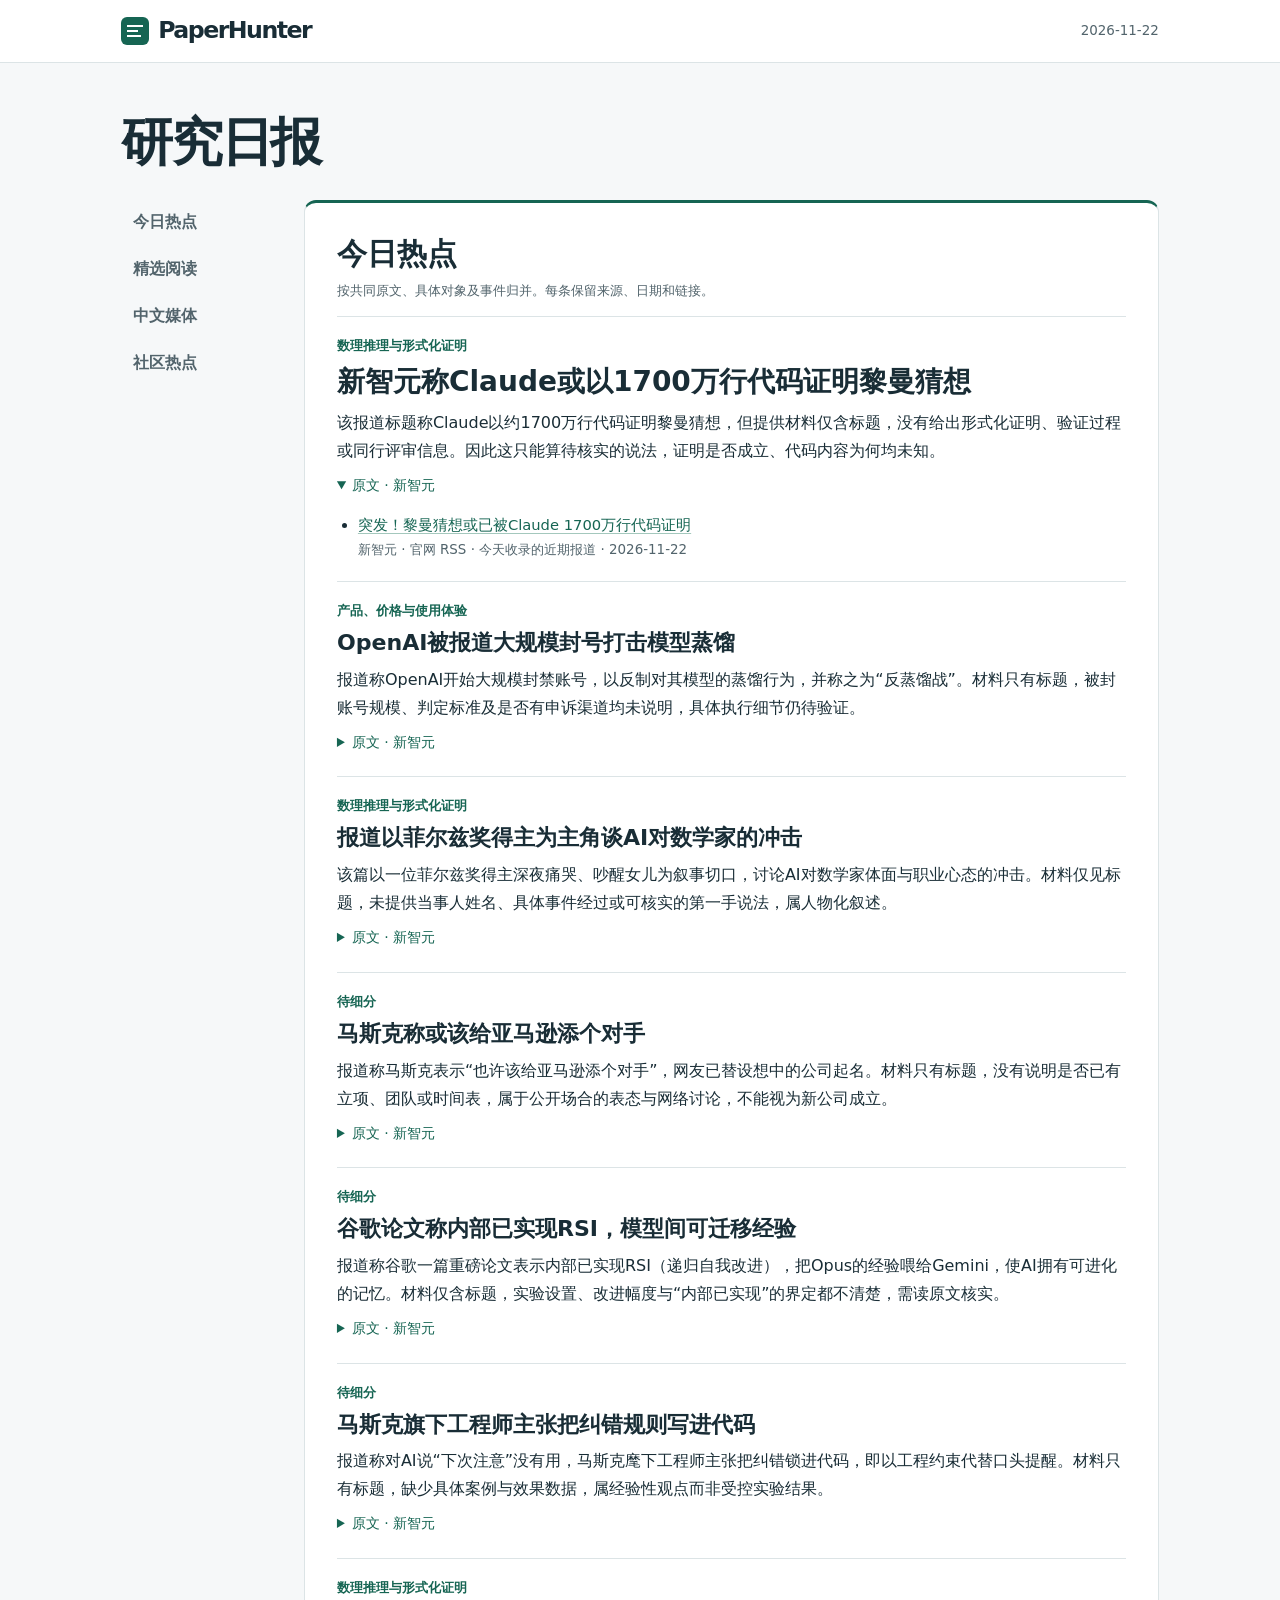
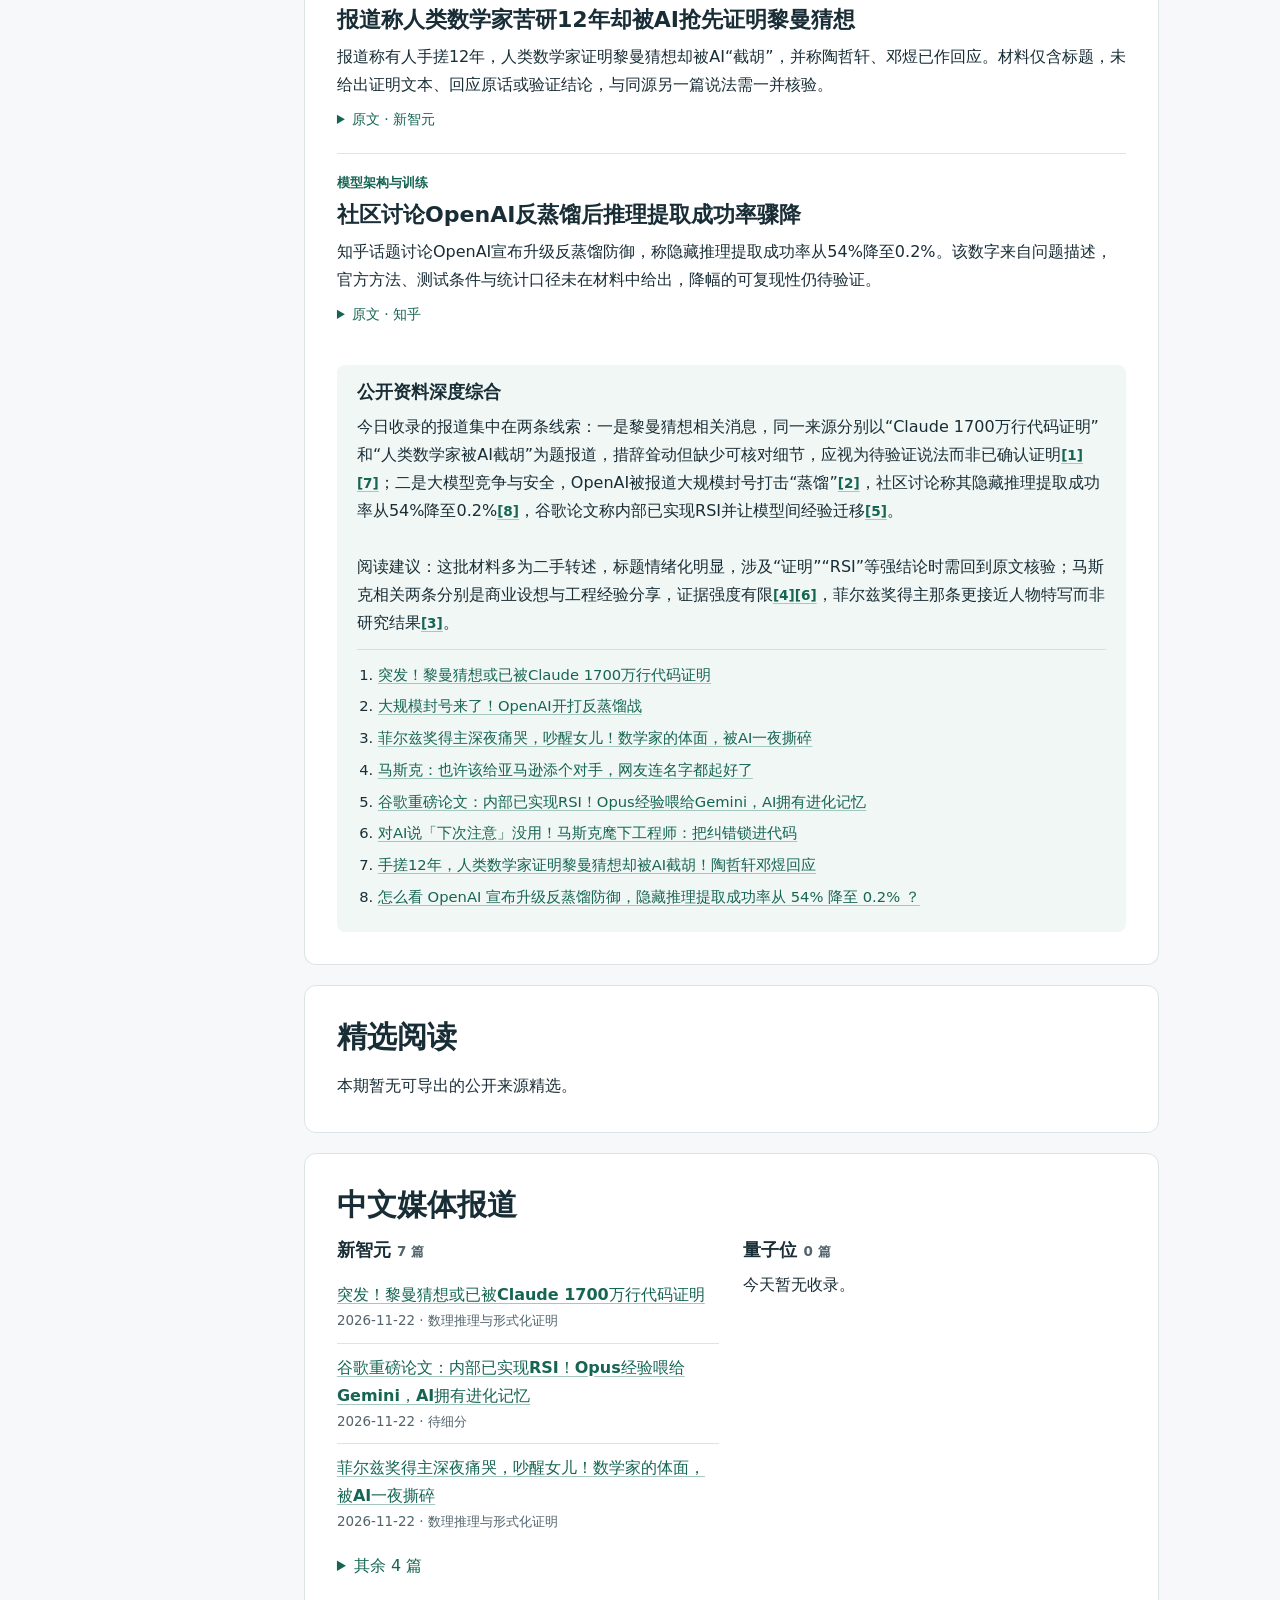
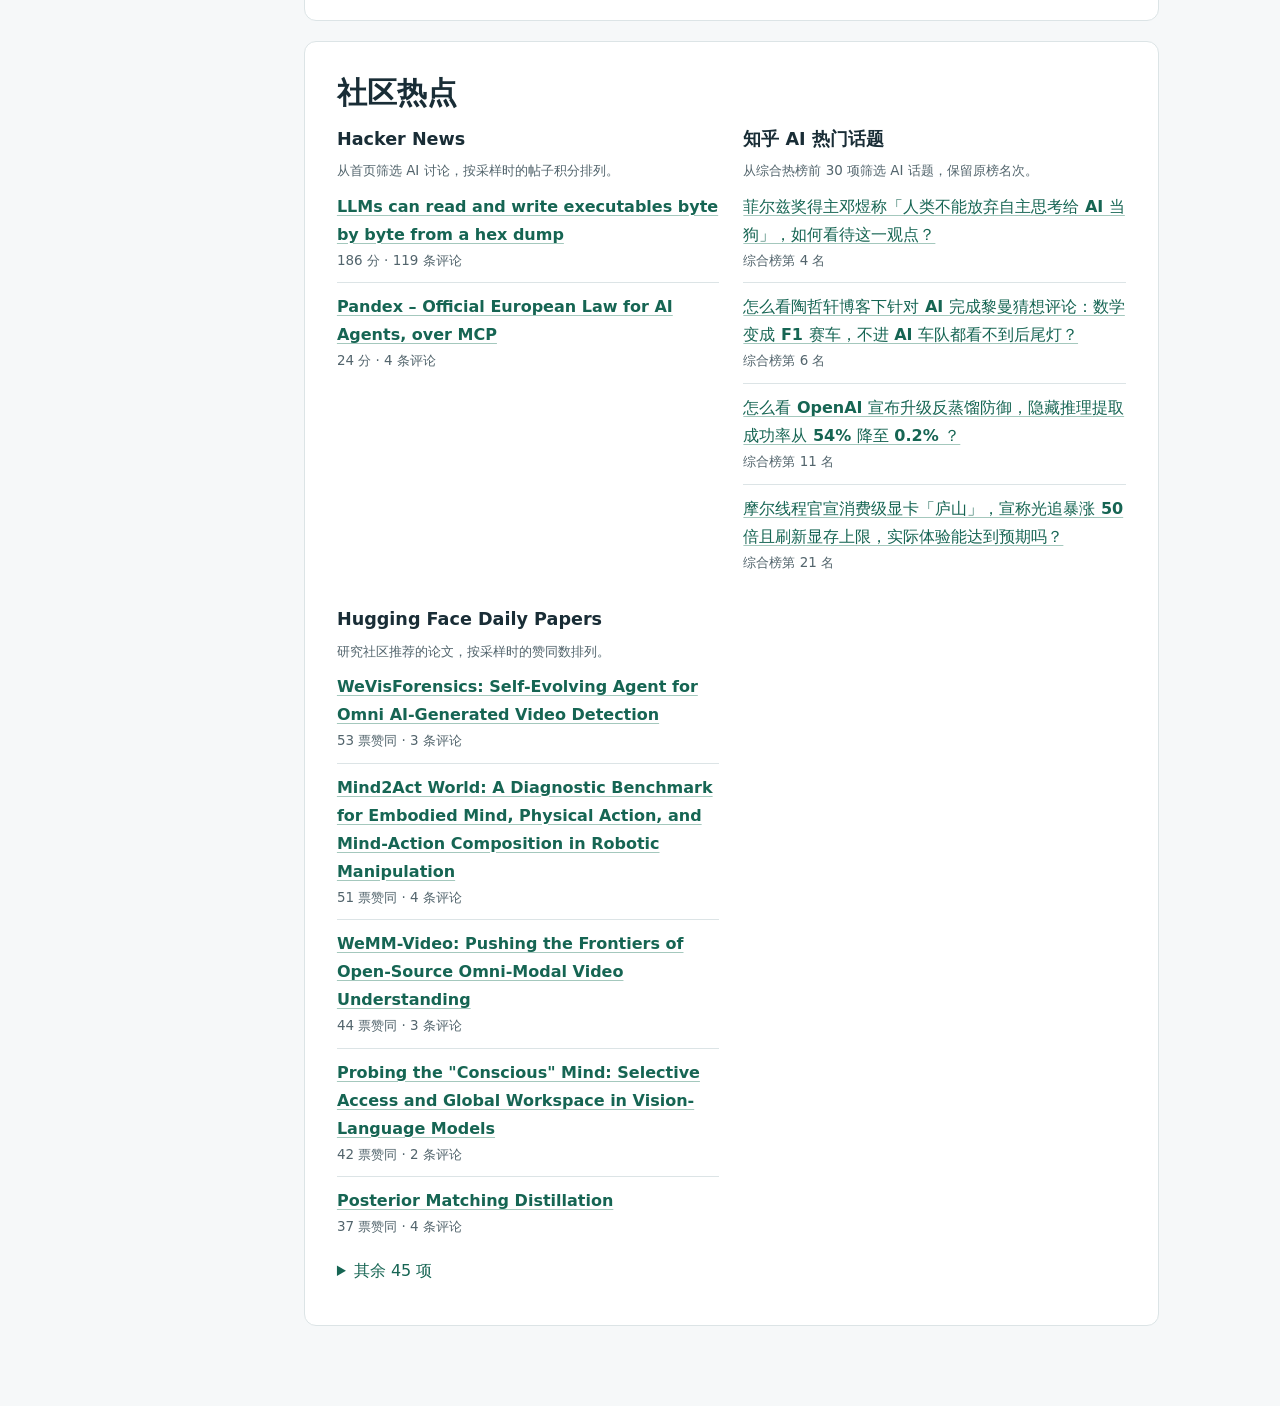
==== daily/2026-11-22.html @ 9a13dd90 "Publish the PaperHunter read-only test site and November 22 digest" ====
<!doctype html><html lang="zh-CN"><head><meta charset="utf-8">
<meta name="viewport" content="width=device-width,initial-scale=1">
<meta name="referrer" content="no-referrer"><title>PaperHunter · 2026-11-22</title>
<style>
:root {
  color-scheme: light;
  --ink: #192d36;
  --muted: #52646c;
  --accent: #166553;
  --wash: #e5f3ed;
  --page: #f6f8f9;
  --line: #dce4e6;
  --serif: "Baskervville", Georgia, "Songti SC", SimSun, serif;
}
* { box-sizing: border-box; }
body { margin: 0; background: var(--page); color: var(--ink); font: 1rem/1.75 "DM Sans", system-ui, "Microsoft YaHei", sans-serif; }
.wrap { max-width: 1140px; margin: auto; padding-inline: clamp(16px,4vw,52px); }
.mast { background: #fff; border-bottom: 1px solid var(--line); }
.mast .wrap { display: flex; align-items: center; justify-content: space-between; gap: 14px; min-height: 62px; }
.mast b { display: flex; align-items: center; gap: 9px; font-size: 1.48rem; letter-spacing: -.065em; }
.mast b::before { content: ""; width: 28px; height: 28px; background:
  linear-gradient(white,white) 6px 8px/16px 2px no-repeat,
  linear-gradient(white,white) 6px 13px/11px 2px no-repeat,
  linear-gradient(white,white) 6px 18px/14px 2px no-repeat, var(--accent); border-radius: 6px; }
.mast time, .meta, figcaption { color: var(--muted); font-size: .84rem; }
.mast time { font-variant-numeric: tabular-nums; }
h1, h2, h3, p, figure, dl, dd { margin: 0; }
h1, h2, h3 { line-height: 1.35; overflow-wrap: anywhere; }
h1, h2 { font-family: var(--serif); }
h1 { margin-block: clamp(22px,3.5vw,46px) 22px; font-size: clamp(2.05rem,4.3vw,3.25rem); letter-spacing: -.045em; }
h2 { font-size: clamp(1.38rem,2.5vw,1.85rem); margin-bottom: 14px; }
h3 { font-size: 1.1rem; margin-bottom: 8px; }
a { color: var(--accent); text-decoration-color: #a4c8bd; text-underline-offset: .2em; overflow-wrap: anywhere; }
a:hover { color: #0d4639; text-decoration-color: currentColor; }
:focus-visible { outline: 3px solid var(--accent); outline-offset: 3px; }
.edition-layout { display: grid; grid-template-columns: 9.5rem minmax(0,1fr); gap: clamp(14px,2.4vw,32px); align-items: start; padding-bottom: 60px; }
nav { display: grid; position: sticky; top: 18px; gap: 3px; }
nav a { border-radius: 6px; color: var(--muted); padding: 8px 12px; text-decoration: none; font-weight: 600; }
nav a:hover, nav a:focus-visible { background: var(--wash); color: var(--accent); }
.edition-body { min-width: 0; }
section { margin-bottom: 20px; border: 1px solid var(--line); border-radius: 12px; background: #fff; padding: clamp(18px,3vw,32px); scroll-margin-top: 14px; }
.overview { border-top: 3px solid var(--accent); }
.overview > h2 { margin-bottom: 4px; }
.topic { border-top: 1px solid var(--line); padding-block: 18px 14px; }
.topic:first-of-type { margin-top: 14px; }
.topic h3 { font-size: clamp(1.10rem,2vw,1.38rem); }
.topic:first-of-type h3 { font-size: clamp(1.28rem,2.5vw,1.75rem); }
.topic-meta, .cap { color: var(--accent); font-size: .82rem; font-weight: 650; margin-bottom: 5px; }
.topic > p, .body { overflow-wrap: anywhere; }
.body { white-space: pre-line; }
details summary { color: var(--accent); cursor: pointer; padding: 8px 0; }
.event-originals summary { font-size: .88rem; }
.citations, .reading-guide ul { margin: 4px 0 0; padding-left: 21px; font-size: .92rem; }
.citations li { margin-block: 6px; }
.citations .meta, .channels li .meta, .press li .meta { display: block; }
.reference { font-size: .85em; font-weight: 650; }
.citations li:target { background: var(--wash); }
.analysis { background: #f0f7f4; padding: 16px 20px; border-radius: 8px; margin-top: 16px; }
.analysis .citations { border-top: 1px solid #d3e2db; margin-top: 12px; padding-top: 6px; }
.pick { display: grid; grid-template-columns: minmax(100px,.65fr) minmax(0,1.5fr); align-items: start; gap: 18px; padding-block: 18px; border-top: 1px solid var(--line); }
.pick:last-child { padding-bottom: 0; }
.pick h3 { font: 650 clamp(1.15rem,2.2vw,1.55rem)/1.3 var(--serif); margin: 6px 0 10px; }
.cover img { display: block; width: 100%; height: auto; max-height: 250px; object-fit: contain; background: var(--page); border-radius: 7px; }
.cover figcaption { margin-top: 4px; }
.fact-sheet { color: white; background: #19564b; padding: 14px 16px; border-radius: 8px; }
.fact-sheet strong { display: block; font-size: 1.25rem; line-height: 1.4; margin: 8px 0; }
.fact-sheet dl { border-top: 1px solid #678f84; padding-top: 5px; font-size: .8rem; }
.fact-sheet figcaption, .fact-sheet dt { color: #d7e8e1; }
.channels { display: grid; grid-template-columns: repeat(2,minmax(0,1fr)); gap: 24px; }
.channels ul, .press > details > ul { list-style: none; margin: 0; padding: 0; }
.channels li, .press > details li { padding: 10px 0; overflow-wrap: anywhere; border-bottom: 1px solid var(--line); }
.channels li:last-child, .press > details li:last-child { border: 0; }
.channels li a, .press > details li a { font-weight: 550; }
.press > details { border-top: 1px solid var(--line); }
.reading-guide, .guide-empty { border-top: 1px solid var(--line); margin-top: 12px; }
.reading-guide li p { color: var(--muted); }
@media (max-width: 760px) {
  .mast .wrap { min-height: 54px; }
  .edition-layout { display: block; }
  nav { position: static; display: flex; flex-wrap: wrap; gap: 1px 7px; margin-bottom: 16px; border-block: 1px solid var(--line); }
  nav a { padding: 10px 4px; font-size: .875rem; }
  section { margin-bottom: 14px; }
}
@media (max-width: 570px) {
  .pick, .channels { grid-template-columns: minmax(0,1fr); gap: 14px; }
  .pick { padding: 16px 0; }
  .event-originals summary, .press summary, .channels summary { padding-block: 11px; }
}
@media print {
  body, section { background: white; }
  nav { display: none; }
  .wrap { max-width: none; padding: 0; }
  .edition-layout { display: block; }
  section { border: 0; padding: 0; }
  .pick, .topic { break-inside: avoid; }
}
</style></head><body><header class="mast"><div class="wrap"><b>PaperHunter</b>
<time datetime="2026-11-22">2026-11-22</time></div></header>
<main class="wrap"><h1>研究日报</h1>
<div class="edition-layout"><nav aria-label="本期目录"><a href="#events">今日热点</a><a href="#picks">精选阅读</a><a href="#press">中文媒体</a><a href="#community">社区热点</a></nav><div class="edition-body">
<section class="overview" id="events"><h2>今日热点</h2><p class="meta">按共同原文、具体对象及事件归并。每条保留来源、日期和链接。</p><article class="topic"><p class="topic-meta">数理推理与形式化证明</p><h3>新智元称Claude或以1700万行代码证明黎曼猜想</h3><p>该报道标题称Claude以约1700万行代码证明黎曼猜想，但提供材料仅含标题，没有给出形式化证明、验证过程或同行评审信息。因此这只能算待核实的说法，证明是否成立、代码内容为何均未知。</p><details class="event-originals" open><summary>原文 · 新智元</summary><ul class="citations"><li><a href="https://aiera.com.cn/asi-post.html?id=124791" rel="noreferrer">突发！黎曼猜想或已被Claude 1700万行代码证明</a> <span class="meta">新智元 · 官网 RSS · 今天收录的近期报道 · 2026-11-22</span></li></ul></details></article><article class="topic"><p class="topic-meta">产品、价格与使用体验</p><h3>OpenAI被报道大规模封号打击模型蒸馏</h3><p>报道称OpenAI开始大规模封禁账号，以反制对其模型的蒸馏行为，并称之为“反蒸馏战”。材料只有标题，被封账号规模、判定标准及是否有申诉渠道均未说明，具体执行细节仍待验证。</p><details class="event-originals"><summary>原文 · 新智元</summary><ul class="citations"><li><a href="https://aiera.com.cn/asi-post.html?id=124774" rel="noreferrer">大规模封号来了！OpenAI开打反蒸馏战</a> <span class="meta">新智元 · 官网 RSS · 今天收录的近期报道 · 2026-11-22</span></li></ul></details></article><article class="topic"><p class="topic-meta">数理推理与形式化证明</p><h3>报道以菲尔兹奖得主为主角谈AI对数学家的冲击</h3><p>该篇以一位菲尔兹奖得主深夜痛哭、吵醒女儿为叙事切口，讨论AI对数学家体面与职业心态的冲击。材料仅见标题，未提供当事人姓名、具体事件经过或可核实的第一手说法，属人物化叙述。</p><details class="event-originals"><summary>原文 · 新智元</summary><ul class="citations"><li><a href="https://aiera.com.cn/asi-post.html?id=124761" rel="noreferrer">菲尔兹奖得主深夜痛哭，吵醒女儿！数学家的体面，被AI一夜撕碎</a> <span class="meta">新智元 · 官网 RSS · 今天收录的近期报道 · 2026-11-22</span></li></ul></details></article><article class="topic"><p class="topic-meta">待细分</p><h3>马斯克称或该给亚马逊添个对手</h3><p>报道称马斯克表示“也许该给亚马逊添个对手”，网友已替设想中的公司起名。材料只有标题，没有说明是否已有立项、团队或时间表，属于公开场合的表态与网络讨论，不能视为新公司成立。</p><details class="event-originals"><summary>原文 · 新智元</summary><ul class="citations"><li><a href="https://aiera.com.cn/asi-post.html?id=124745" rel="noreferrer">马斯克：也许该给亚马逊添个对手，网友连名字都起好了</a> <span class="meta">新智元 · 官网 RSS · 今天收录的近期报道 · 2026-11-22</span></li></ul></details></article><article class="topic"><p class="topic-meta">待细分</p><h3>谷歌论文称内部已实现RSI，模型间可迁移经验</h3><p>报道称谷歌一篇重磅论文表示内部已实现RSI（递归自我改进），把Opus的经验喂给Gemini，使AI拥有可进化的记忆。材料仅含标题，实验设置、改进幅度与“内部已实现”的界定都不清楚，需读原文核实。</p><details class="event-originals"><summary>原文 · 新智元</summary><ul class="citations"><li><a href="https://aiera.com.cn/asi-post.html?id=124732" rel="noreferrer">谷歌重磅论文：内部已实现RSI！Opus经验喂给Gemini，AI拥有进化记忆</a> <span class="meta">新智元 · 官网 RSS · 今天收录的近期报道 · 2026-11-22</span></li></ul></details></article><article class="topic"><p class="topic-meta">待细分</p><h3>马斯克旗下工程师主张把纠错规则写进代码</h3><p>报道称对AI说“下次注意”没有用，马斯克麾下工程师主张把纠错锁进代码，即以工程约束代替口头提醒。材料只有标题，缺少具体案例与效果数据，属经验性观点而非受控实验结果。</p><details class="event-originals"><summary>原文 · 新智元</summary><ul class="citations"><li><a href="https://aiera.com.cn/asi-post.html?id=124717" rel="noreferrer">对AI说「下次注意」没用！马斯克麾下工程师：把纠错锁进代码</a> <span class="meta">新智元 · 官网 RSS · 今天收录的近期报道 · 2026-11-22</span></li></ul></details></article><article class="topic"><p class="topic-meta">数理推理与形式化证明</p><h3>报道称人类数学家苦研12年却被AI抢先证明黎曼猜想</h3><p>报道称有人手搓12年，人类数学家证明黎曼猜想却被AI“截胡”，并称陶哲轩、邓煜已作回应。材料仅含标题，未给出证明文本、回应原话或验证结论，与同源另一篇说法需一并核验。</p><details class="event-originals"><summary>原文 · 新智元</summary><ul class="citations"><li><a href="https://aiera.com.cn/asi-post.html?id=124705" rel="noreferrer">手搓12年，人类数学家证明黎曼猜想却被AI截胡！陶哲轩邓煜回应</a> <span class="meta">新智元 · 官网 RSS · 今天收录的近期报道 · 2026-11-22</span></li></ul></details></article><article class="topic"><p class="topic-meta">模型架构与训练</p><h3>社区讨论OpenAI反蒸馏后推理提取成功率骤降</h3><p>知乎话题讨论OpenAI宣布升级反蒸馏防御，称隐藏推理提取成功率从54%降至0.2%。该数字来自问题描述，官方方法、测试条件与统计口径未在材料中给出，降幅的可复现性仍待验证。</p><details class="event-originals"><summary>原文 · 知乎</summary><ul class="citations"><li><a href="https://www.zhihu.com/question/2107430398359885371" rel="noreferrer">怎么看 OpenAI 宣布升级反蒸馏防御，隐藏推理提取成功率从 54% 降至 0.2% ？</a> <span class="meta">知乎 · AI 热门话题 · 今天采到的讨论</span></li></ul></details></article><div class="analysis"><h3>公开资料深度综合</h3><p class="body">今日收录的报道集中在两条线索：一是黎曼猜想相关消息，同一来源分别以“Claude 1700万行代码证明”和“人类数学家被AI截胡”为题报道，措辞耸动但缺少可核对细节，应视为待验证说法而非已确认证明<a class="reference" href="#evidence-1" aria-label="查看出处 1">[1]</a><a class="reference" href="#evidence-7" aria-label="查看出处 7">[7]</a>；二是大模型竞争与安全，OpenAI被报道大规模封号打击“蒸馏”<a class="reference" href="#evidence-2" aria-label="查看出处 2">[2]</a>，社区讨论称其隐藏推理提取成功率从54%降至0.2%<a class="reference" href="#evidence-8" aria-label="查看出处 8">[8]</a>，谷歌论文称内部已实现RSI并让模型间经验迁移<a class="reference" href="#evidence-5" aria-label="查看出处 5">[5]</a>。

阅读建议：这批材料多为二手转述，标题情绪化明显，涉及“证明”“RSI”等强结论时需回到原文核验；马斯克相关两条分别是商业设想与工程经验分享，证据强度有限<a class="reference" href="#evidence-4" aria-label="查看出处 4">[4]</a><a class="reference" href="#evidence-6" aria-label="查看出处 6">[6]</a>，菲尔兹奖得主那条更接近人物特写而非研究结果<a class="reference" href="#evidence-3" aria-label="查看出处 3">[3]</a>。</p><ol class="citations"><li id="evidence-1"><a href="https://aiera.com.cn/asi-post.html?id=124791" rel="noreferrer">突发！黎曼猜想或已被Claude 1700万行代码证明</a></li><li id="evidence-2"><a href="https://aiera.com.cn/asi-post.html?id=124774" rel="noreferrer">大规模封号来了！OpenAI开打反蒸馏战</a></li><li id="evidence-3"><a href="https://aiera.com.cn/asi-post.html?id=124761" rel="noreferrer">菲尔兹奖得主深夜痛哭，吵醒女儿！数学家的体面，被AI一夜撕碎</a></li><li id="evidence-4"><a href="https://aiera.com.cn/asi-post.html?id=124745" rel="noreferrer">马斯克：也许该给亚马逊添个对手，网友连名字都起好了</a></li><li id="evidence-5"><a href="https://aiera.com.cn/asi-post.html?id=124732" rel="noreferrer">谷歌重磅论文：内部已实现RSI！Opus经验喂给Gemini，AI拥有进化记忆</a></li><li id="evidence-6"><a href="https://aiera.com.cn/asi-post.html?id=124717" rel="noreferrer">对AI说「下次注意」没用！马斯克麾下工程师：把纠错锁进代码</a></li><li id="evidence-7"><a href="https://aiera.com.cn/asi-post.html?id=124705" rel="noreferrer">手搓12年，人类数学家证明黎曼猜想却被AI截胡！陶哲轩邓煜回应</a></li><li id="evidence-8"><a href="https://www.zhihu.com/question/2107430398359885371" rel="noreferrer">怎么看 OpenAI 宣布升级反蒸馏防御，隐藏推理提取成功率从 54% 降至 0.2% ？</a></li></ol></div></section><section class="picks" id="picks"><h2>精选阅读</h2><p>本期暂无可导出的公开来源精选。</p></section><section id="press"><h2>中文媒体报道</h2><div class="channels press"><div><h3>新智元 <small class="meta">7 篇</small></h3><ul><li><a href="https://aiera.com.cn/asi-post.html?id=124791" rel="noreferrer">突发！黎曼猜想或已被Claude 1700万行代码证明</a><small class="meta">2026-11-22 · 数理推理与形式化证明</small></li><li><a href="https://aiera.com.cn/asi-post.html?id=124732" rel="noreferrer">谷歌重磅论文：内部已实现RSI！Opus经验喂给Gemini，AI拥有进化记忆</a><small class="meta">2026-11-22 · 待细分</small></li><li><a href="https://aiera.com.cn/asi-post.html?id=124761" rel="noreferrer">菲尔兹奖得主深夜痛哭，吵醒女儿！数学家的体面，被AI一夜撕碎</a><small class="meta">2026-11-22 · 数理推理与形式化证明</small></li></ul><details><summary>其余 4 篇</summary><ul><li><a href="https://aiera.com.cn/asi-post.html?id=124745" rel="noreferrer">马斯克：也许该给亚马逊添个对手，网友连名字都起好了</a><small class="meta">2026-11-22 · 待细分</small></li><li><a href="https://aiera.com.cn/asi-post.html?id=124705" rel="noreferrer">手搓12年，人类数学家证明黎曼猜想却被AI截胡！陶哲轩邓煜回应</a><small class="meta">2026-11-22 · 数理推理与形式化证明</small></li><li><a href="https://aiera.com.cn/asi-post.html?id=124774" rel="noreferrer">大规模封号来了！OpenAI开打反蒸馏战</a><small class="meta">2026-11-22 · 产品、价格与使用体验</small></li><li><a href="https://aiera.com.cn/asi-post.html?id=124717" rel="noreferrer">对AI说「下次注意」没用！马斯克麾下工程师：把纠错锁进代码</a><small class="meta">2026-11-22 · 待细分</small></li></ul></details></div><div><h3>量子位 <small class="meta">0 篇</small></h3><p>今天暂无收录。</p></div></div></section><section class="community" id="community"><h2>社区热点</h2><div class="channels"><div><h3>Hacker News</h3><p class="meta">从首页筛选 AI 讨论，按采样时的帖子积分排列。</p><ul><li><a href="https://news.ycombinator.com/item?id=50546587" rel="noreferrer">LLMs can read and write executables byte by byte from a hex dump</a> <span class="meta">186 分 · 119 条评论</span></li><li><a href="https://news.ycombinator.com/item?id=50593481" rel="noreferrer">Pandex – Official European Law for AI Agents, over MCP</a> <span class="meta">24 分 · 4 条评论</span></li></ul></div><div><h3>知乎 AI 热门话题</h3><p class="meta">从综合热榜前 30 项筛选 AI 话题，保留原榜名次。</p><ul><li><a href="https://www.zhihu.com/question/2099876169013258150" rel="noreferrer">菲尔兹奖得主邓煜称「人类不能放弃自主思考给 AI 当狗」，如何看待这一观点？</a> <span class="meta">综合榜第 4 名</span></li><li><a href="https://www.zhihu.com/question/2107581968296760732" rel="noreferrer">怎么看陶哲轩博客下针对 AI 完成黎曼猜想评论：数学变成 F1 赛车，不进 AI 车队都看不到后尾灯？</a> <span class="meta">综合榜第 6 名</span></li><li><a href="https://www.zhihu.com/question/2107430398359885371" rel="noreferrer">怎么看 OpenAI 宣布升级反蒸馏防御，隐藏推理提取成功率从 54% 降至 0.2% ？</a> <span class="meta">综合榜第 11 名</span></li><li><a href="https://www.zhihu.com/question/2107187179504006217" rel="noreferrer">摩尔线程官宣消费级显卡「庐山」，宣称光追暴涨 50 倍且刷新显存上限，实际体验能达到预期吗？</a> <span class="meta">综合榜第 21 名</span></li></ul></div><div><h3>Hugging Face Daily Papers</h3><p class="meta">研究社区推荐的论文，按采样时的赞同数排列。</p><ul><li><a href="https://huggingface.co/papers/2611.21373" rel="noreferrer">WeVisForensics: Self-Evolving Agent for Omni AI-Generated Video Detection</a> <span class="meta">53 票赞同 · 3 条评论</span></li><li><a href="https://huggingface.co/papers/2611.26444" rel="noreferrer">Mind2Act World: A Diagnostic Benchmark for Embodied Mind, Physical Action, and Mind-Action Composition in Robotic Manipulation</a> <span class="meta">51 票赞同 · 4 条评论</span></li><li><a href="https://huggingface.co/papers/2611.26409" rel="noreferrer">WeMM-Video: Pushing the Frontiers of Open-Source Omni-Modal Video Understanding</a> <span class="meta">44 票赞同 · 3 条评论</span></li><li><a href="https://huggingface.co/papers/2611.26590" rel="noreferrer">Probing the &quot;Conscious&quot; Mind: Selective Access and Global Workspace in Vision-Language Models</a> <span class="meta">42 票赞同 · 2 条评论</span></li><li><a href="https://huggingface.co/papers/2611.26629" rel="noreferrer">Posterior Matching Distillation</a> <span class="meta">37 票赞同 · 4 条评论</span></li></ul><details><summary>其余 45 项</summary><ul><li><a href="https://huggingface.co/papers/2611.26595" rel="noreferrer">Coda-DaVinci: Reimagining Video Generation with Code2Video</a> <span class="meta">35 票赞同 · 4 条评论</span></li><li><a href="https://huggingface.co/papers/2611.21383" rel="noreferrer">The Mask Is Not the Object: Volumetric Supervision for 3D Gaussian Segmentation</a> <span class="meta">32 票赞同 · 4 条评论</span></li><li><a href="https://huggingface.co/papers/2611.26603" rel="noreferrer">Depth Pro 2: Sharp and Temporally Consistent Metric Monocular Depth</a> <span class="meta">30 票赞同 · 2 条评论</span></li><li><a href="https://huggingface.co/papers/2611.26107" rel="noreferrer">HiUni: Harmonizing Understanding and Generation in Shared Visual Space</a> <span class="meta">25 票赞同 · 2 条评论</span></li><li><a href="https://huggingface.co/papers/2611.26380" rel="noreferrer">EgoCaptioner: Towards Comprehensive and Fine-Grained Egocentric Video Captioning</a> <span class="meta">25 票赞同 · 2 条评论</span></li><li><a href="https://huggingface.co/papers/2611.26073" rel="noreferrer">AltRA-Test: An Alternative Annotator Test for LLM Judges Without Shared Annotators</a> <span class="meta">23 票赞同 · 3 条评论</span></li><li><a href="https://huggingface.co/papers/2611.25387" rel="noreferrer">TuringSpace: Grounding Spatial Intelligence in Action with Interactive CAPTCHAs</a> <span class="meta">23 票赞同 · 2 条评论</span></li><li><a href="https://huggingface.co/papers/2611.26414" rel="noreferrer">ZeroVLN: Learning to Navigate without Supervised Fine-Tuning of the VLM Brain</a> <span class="meta">22 票赞同 · 2 条评论</span></li><li><a href="https://huggingface.co/papers/2611.26268" rel="noreferrer">Accelerating Mixture of Block Attention via Dynamic Routing, KV-Centric Execution and Runtime Pipelining</a> <span class="meta">18 票赞同 · 3 条评论</span></li><li><a href="https://huggingface.co/papers/2611.26627" rel="noreferrer">RL Post-Training in Diffusion Transformers Is Activation Steering</a> <span class="meta">17 票赞同 · 2 条评论</span></li><li><a href="https://huggingface.co/papers/2611.24011" rel="noreferrer">WAM-Policy: World Action Models with On-Policy Distillation for Quadrupedal Loco-Manipulation</a> <span class="meta">16 票赞同 · 2 条评论</span></li><li><a href="https://huggingface.co/papers/2611.26408" rel="noreferrer">Training Vision Models for LLM-Driven Weight-Space Programming</a> <span class="meta">15 票赞同 · 2 条评论</span></li><li><a href="https://huggingface.co/papers/2611.25980" rel="noreferrer">Learning What Actions Change: Action Effect Matching for Dynamics-Faithful World Models</a> <span class="meta">15 票赞同 · 2 条评论</span></li><li><a href="https://huggingface.co/papers/2611.24193" rel="noreferrer">WM^MLLM: Turning MLLMs into World Models</a> <span class="meta">15 票赞同 · 2 条评论</span></li><li><a href="https://huggingface.co/papers/2611.26510" rel="noreferrer">AutoMaster: Autonomous Post-Training by Making the Same Model a Better Teacher</a> <span class="meta">14 票赞同 · 2 条评论</span></li><li><a href="https://huggingface.co/papers/2611.24809" rel="noreferrer">On-Policy Morphing into Hybrid Attention Models</a> <span class="meta">13 票赞同 · 2 条评论</span></li><li><a href="https://huggingface.co/papers/2611.25567" rel="noreferrer">Online Mistake Detection in Instruction-Conditioned Procedural Video</a> <span class="meta">11 票赞同 · 2 条评论</span></li><li><a href="https://huggingface.co/papers/2611.19230" rel="noreferrer">CompoundingKernel: Self-Improving from Zero to First</a> <span class="meta">11 票赞同 · 2 条评论</span></li><li><a href="https://huggingface.co/papers/2611.26286" rel="noreferrer">Twice-Told Critiques: Claim-Level Homogenization of Peer Review in the LLM Era</a> <span class="meta">10 票赞同 · 2 条评论</span></li><li><a href="https://huggingface.co/papers/2611.22666" rel="noreferrer">VSpark: Speculative Decoding for Autoregressive Vision-Language-Action Models</a> <span class="meta">10 票赞同 · 3 条评论</span></li><li><a href="https://huggingface.co/papers/2611.25279" rel="noreferrer">Accord: Universal Online Metric Localization and Dense Mapping from one Camera and an IMU</a> <span class="meta">9 票赞同 · 3 条评论</span></li><li><a href="https://huggingface.co/papers/2611.20455" rel="noreferrer">Embeddings vs. Grep: Rethinking the Dense Advantage in Code Search</a> <span class="meta">9 票赞同 · 5 条评论</span></li><li><a href="https://huggingface.co/papers/2611.21885" rel="noreferrer">Language Models Can Rewrite Their Own Weights</a> <span class="meta">8 票赞同 · 2 条评论</span></li><li><a href="https://huggingface.co/papers/2611.26239" rel="noreferrer">Teaching Vision-Language-Action Models to Stop Safely</a> <span class="meta">7 票赞同 · 2 条评论</span></li><li><a href="https://huggingface.co/papers/2611.21053" rel="noreferrer">System 1 agents: a method for local, reliable and fast agentic AI</a> <span class="meta">6 票赞同 · 6 条评论</span></li><li><a href="https://huggingface.co/papers/2611.26450" rel="noreferrer">A CPU Inside an LLM: Zero-Gradient Compilation of Exact Circuits into Pretrained Weights</a> <span class="meta">5 票赞同 · 2 条评论</span></li><li><a href="https://huggingface.co/papers/2611.19499" rel="noreferrer">Do Probing and Steering Favor the Same Directions Within and Across Language Models?</a> <span class="meta">5 票赞同 · 3 条评论</span></li><li><a href="https://huggingface.co/papers/2611.26248" rel="noreferrer">TwinLab-Bench: Evaluating AI Scientists in Agentic Twins of Real Labs</a> <span class="meta">5 票赞同 · 2 条评论</span></li><li><a href="https://huggingface.co/papers/2611.23835" rel="noreferrer">NarrowSpec: Draft Hidden Width Need Not Match the Target in Speculative Decoding</a> <span class="meta">5 票赞同 · 2 条评论</span></li><li><a href="https://huggingface.co/papers/2611.25604" rel="noreferrer">PAD: Policy-Aware Data Valuation for Autonomous Driving</a> <span class="meta">4 票赞同 · 2 条评论</span></li><li><a href="https://huggingface.co/papers/2611.26511" rel="noreferrer">Direct3D-V3: Latent-Free Diffusion Transformers in the Native Voxel Domain</a> <span class="meta">4 票赞同 · 2 条评论</span></li><li><a href="https://huggingface.co/papers/2611.25179" rel="noreferrer">Phantom Success, Silent Failure: Auditing the Success Checkers of Simulated Manipulation Benchmarks</a> <span class="meta">4 票赞同 · 5 条评论</span></li><li><a href="https://huggingface.co/papers/2611.26617" rel="noreferrer">One Prior, Two Dynamics: Repurposing Video Diffusion Transformers for Self-Supervised Latent Action Learning</a> <span class="meta">4 票赞同 · 2 条评论</span></li><li><a href="https://huggingface.co/papers/2611.00911" rel="noreferrer">S1CogBench: What System One Decision Models Can and Cannot Do on Cognitive Experiments</a> <span class="meta">4 票赞同 · 3 条评论</span></li><li><a href="https://huggingface.co/papers/2611.26298" rel="noreferrer">DailySafe: Benchmarking Dynamic Safety Awareness in Everyday Multi-Turn Multimodal Interactions</a> <span class="meta">4 票赞同 · 2 条评论</span></li><li><a href="https://huggingface.co/papers/2611.25776" rel="noreferrer">Suppressing the Shortcut Hidden Behind the Gains of VideoLLM Fine-Tuning</a> <span class="meta">4 票赞同 · 2 条评论</span></li><li><a href="https://huggingface.co/papers/2611.25200" rel="noreferrer">Squoosh Bench: Evaluating UX-1 on 318 Historical Website A/B Tests</a> <span class="meta">3 票赞同 · 2 条评论</span></li><li><a href="https://huggingface.co/papers/2611.23875" rel="noreferrer">In Situ Training of Optical Neural Networks by Coding Agents</a> <span class="meta">3 票赞同 · 2 条评论</span></li><li><a href="https://huggingface.co/papers/2611.26540" rel="noreferrer">AURA: AUdio-dRiven streaming Avatar</a> <span class="meta">3 票赞同 · 2 条评论</span></li><li><a href="https://huggingface.co/papers/2611.26232" rel="noreferrer">Time Series Structure Learning with Local Causal Parent Discovery</a> <span class="meta">2 票赞同 · 1 条评论</span></li><li><a href="https://huggingface.co/papers/2611.26211" rel="noreferrer">SpecWM: Turning Verification into Refinement for Streaming World Models</a> <span class="meta">2 票赞同 · 2 条评论</span></li><li><a href="https://huggingface.co/papers/2611.25005" rel="noreferrer">Inhabitant: An Agent Framework for Long-Horizon Human-Scene Interaction with Spatial Control and Quantitative Feedback</a> <span class="meta">2 票赞同 · 2 条评论</span></li><li><a href="https://huggingface.co/papers/2611.15941" rel="noreferrer">Lang-SVG: Hierarchical Image Vectorization with Language Priors</a> <span class="meta">1 票赞同 · 2 条评论</span></li><li><a href="https://huggingface.co/papers/2611.25935" rel="noreferrer">TwinD: Generalizing Deepfake Detection from Blending to Entire Face Synthesis</a> <span class="meta">1 票赞同 · 2 条评论</span></li><li><a href="https://huggingface.co/papers/2611.26624" rel="noreferrer">PlayCraft: Designing Engaging Games from Agent Play Experience</a> <span class="meta">1 票赞同 · 2 条评论</span></li></ul></details></div></div></section></div></div></main></body></html>
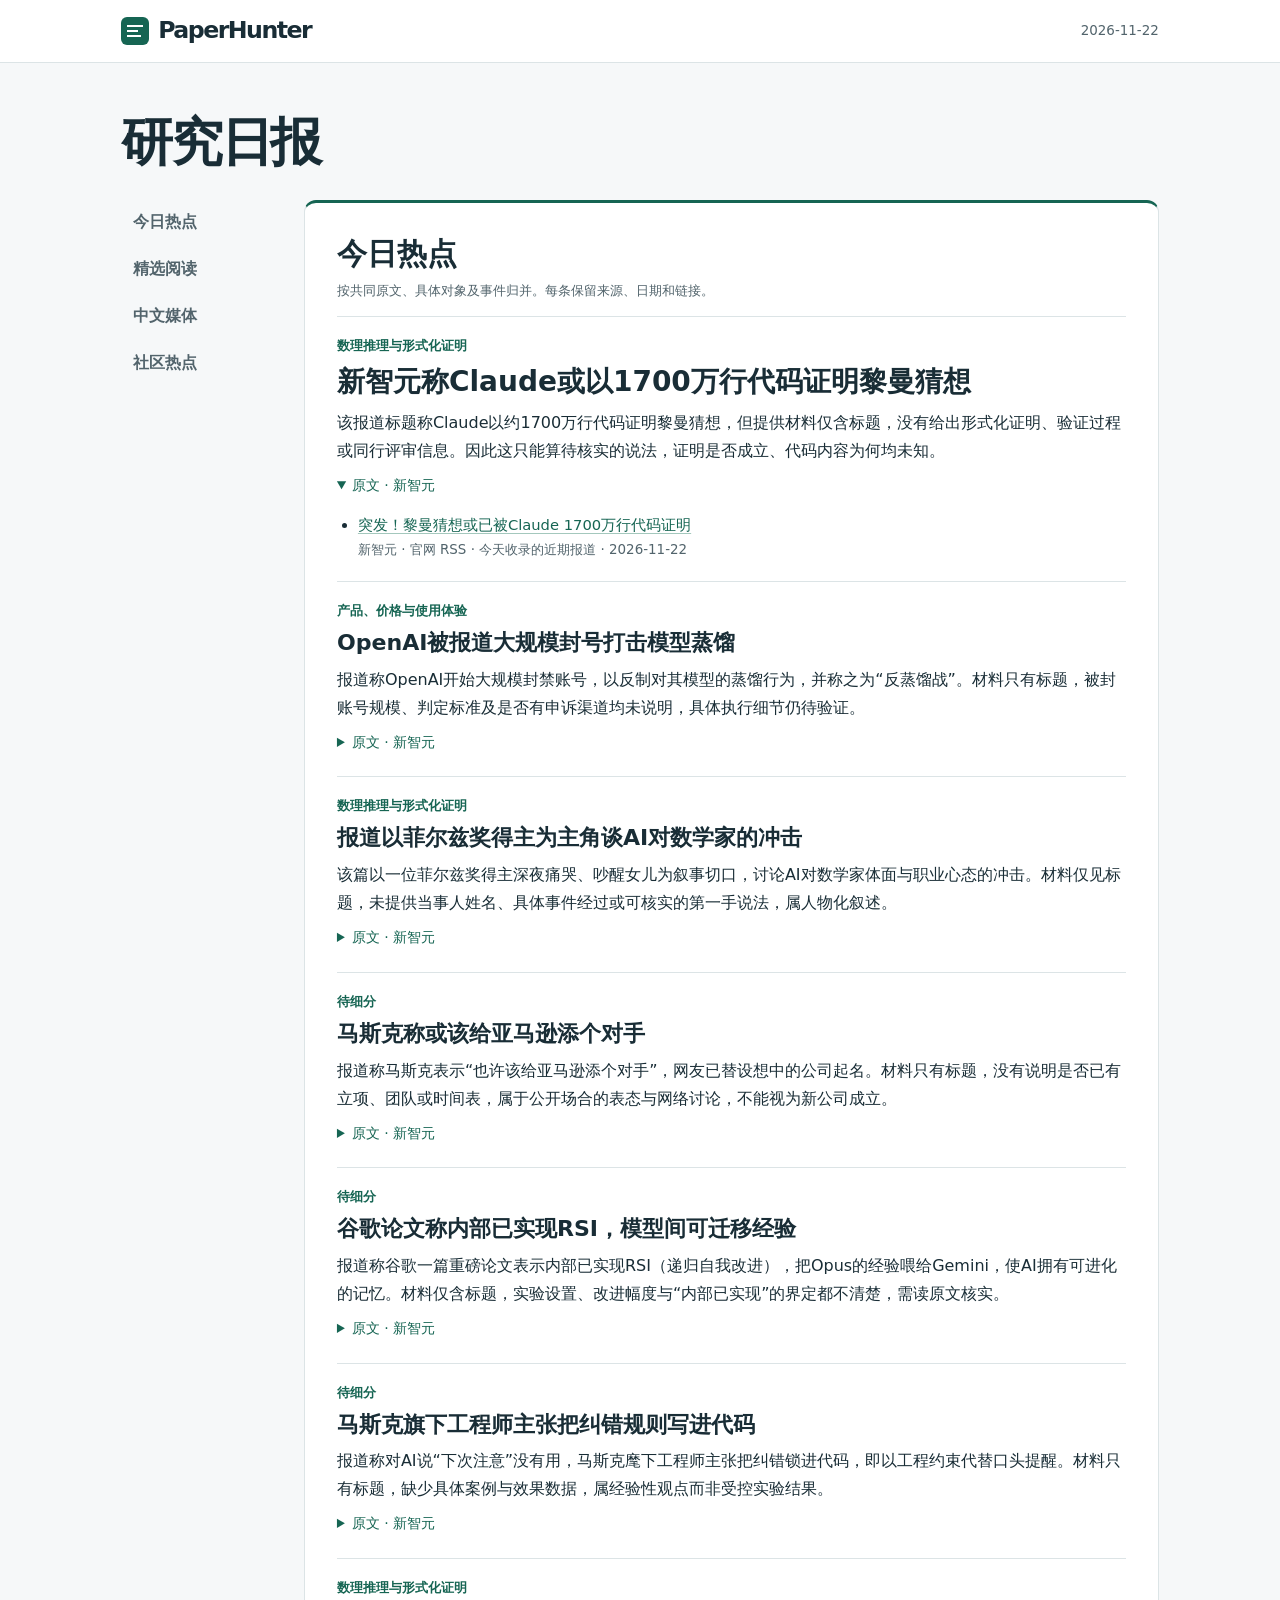
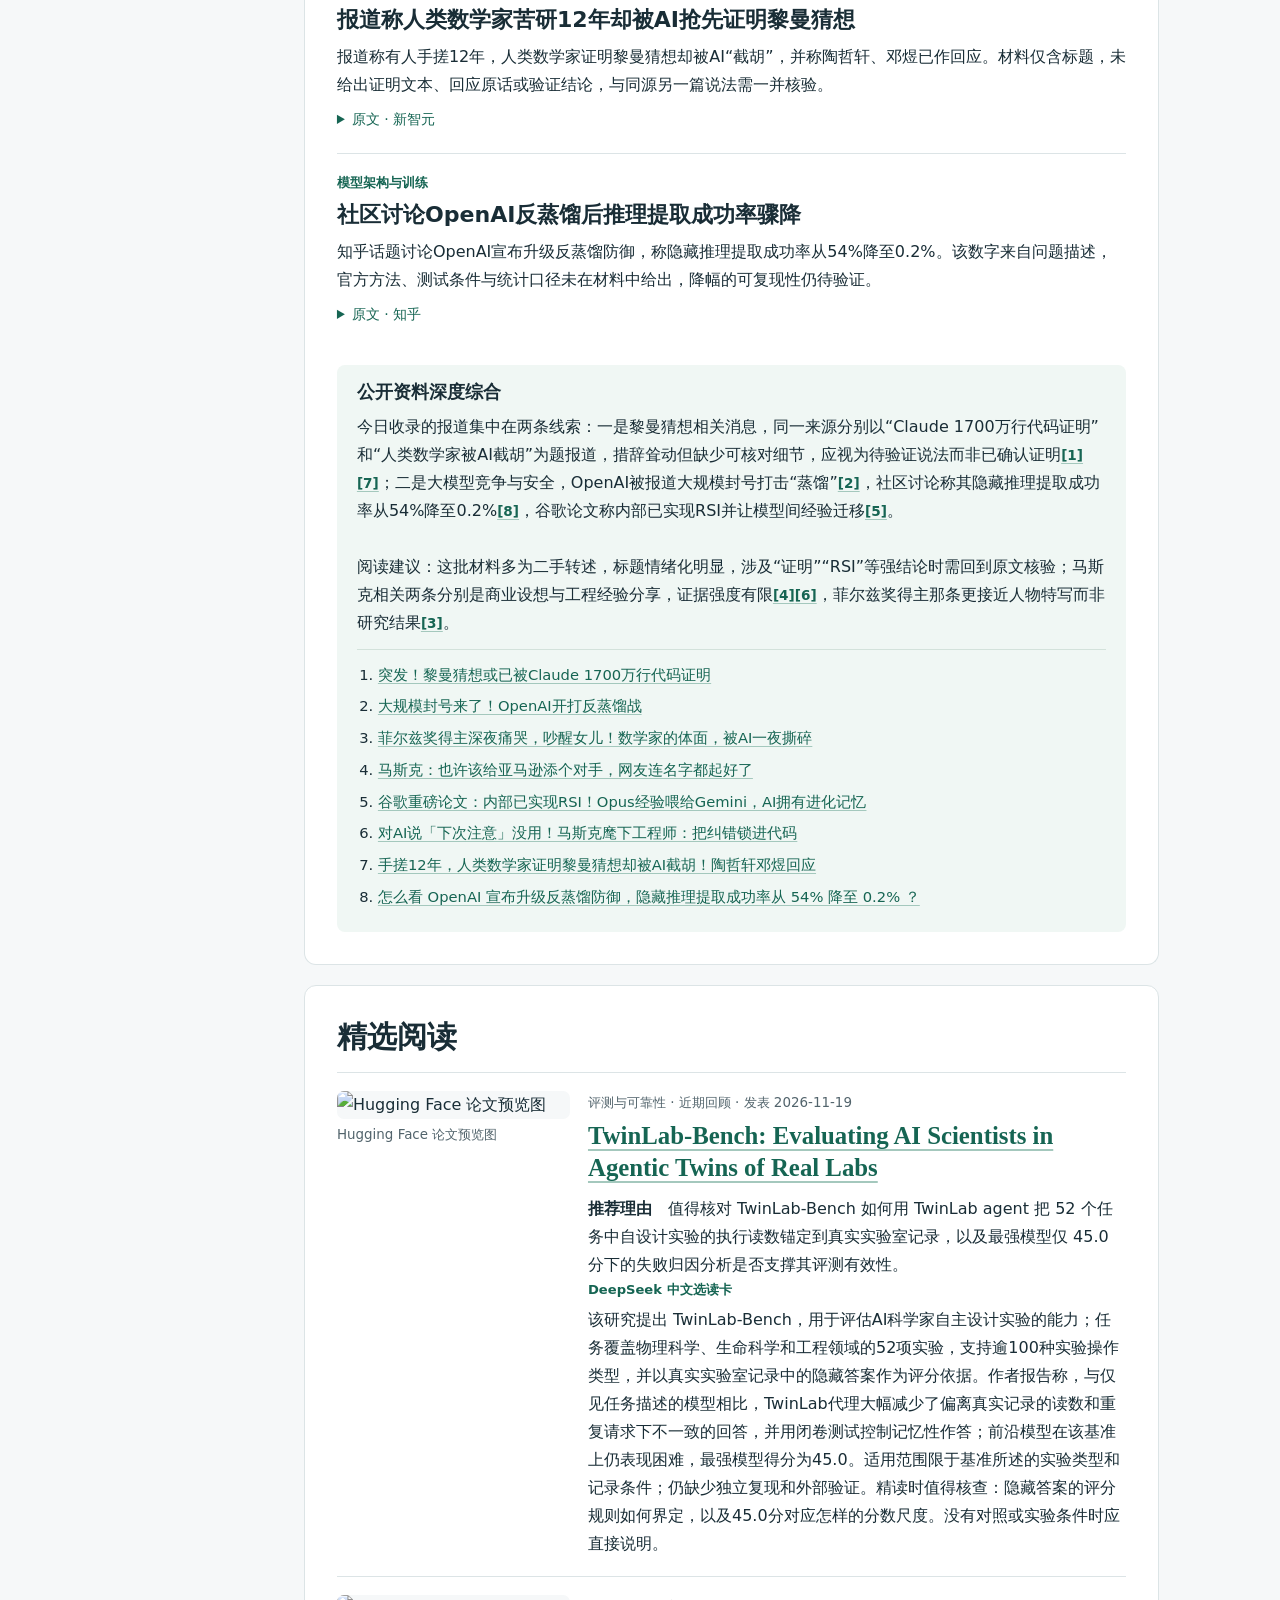
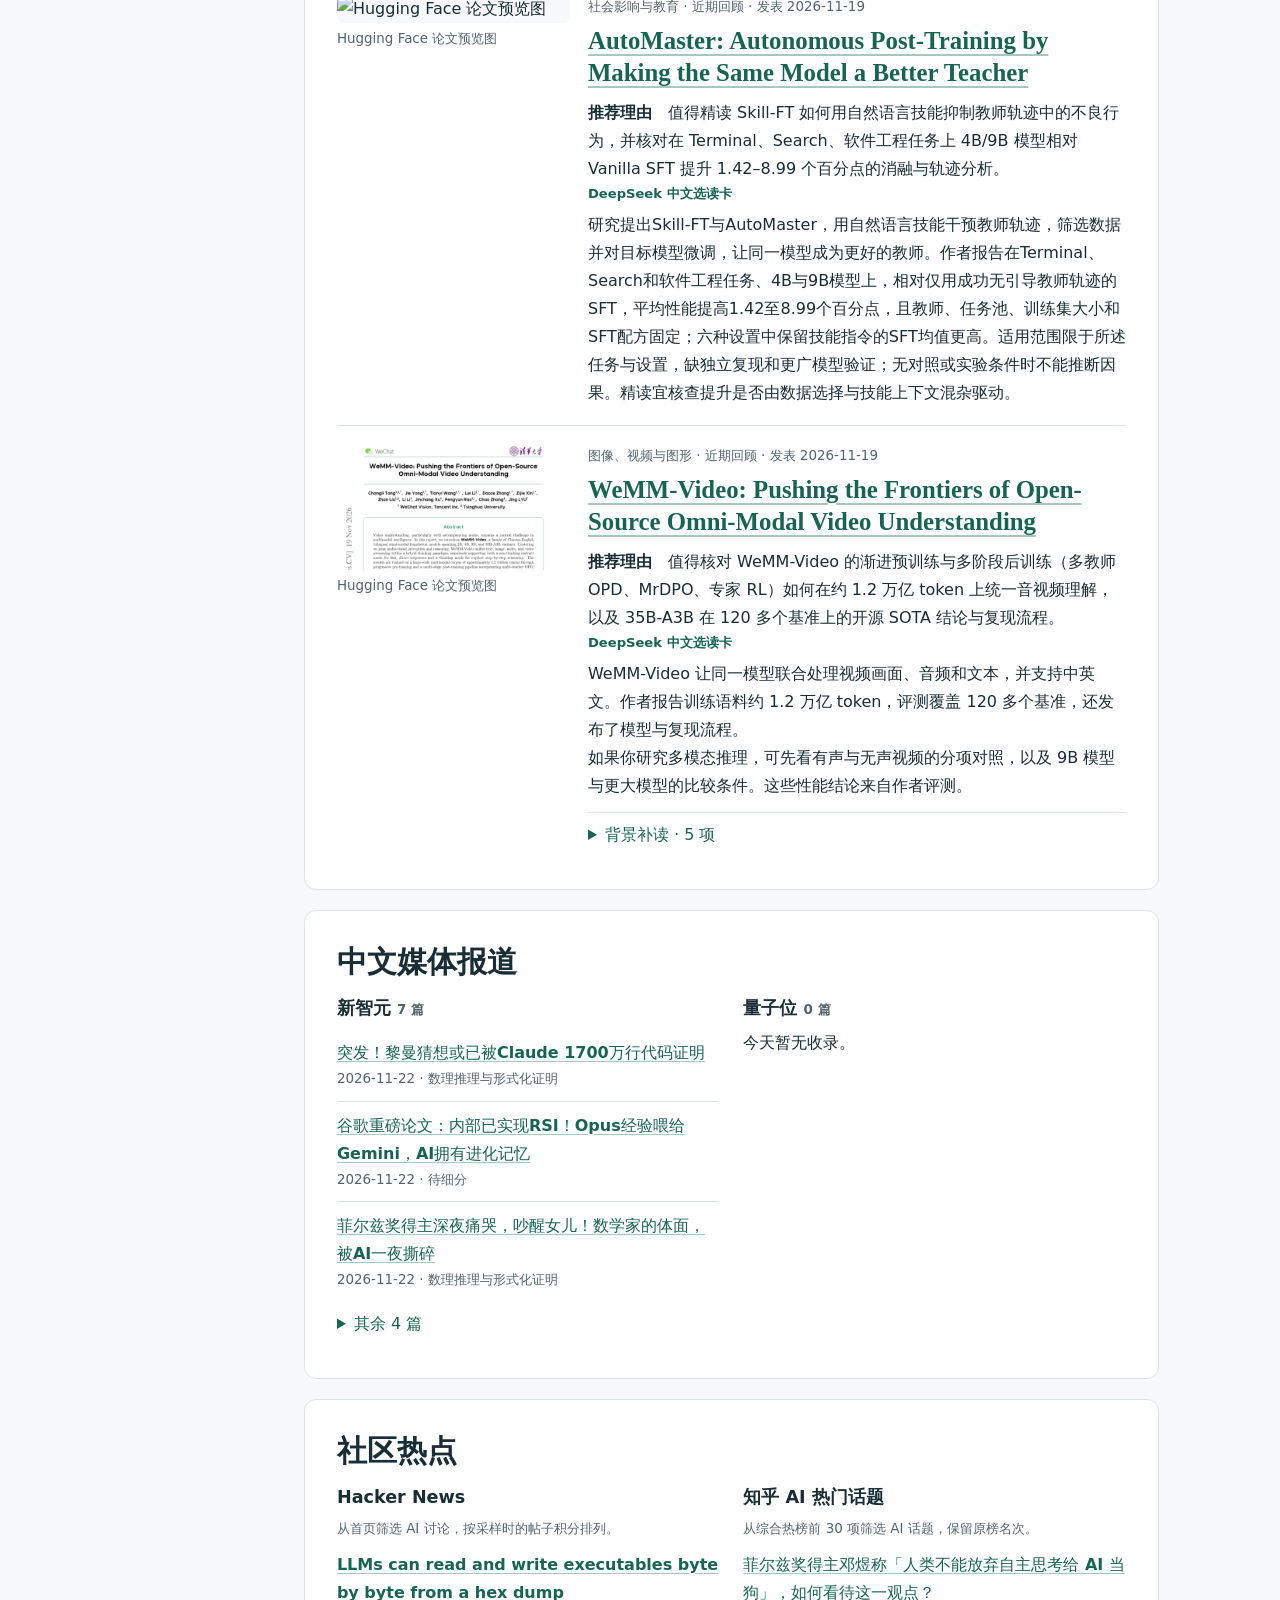
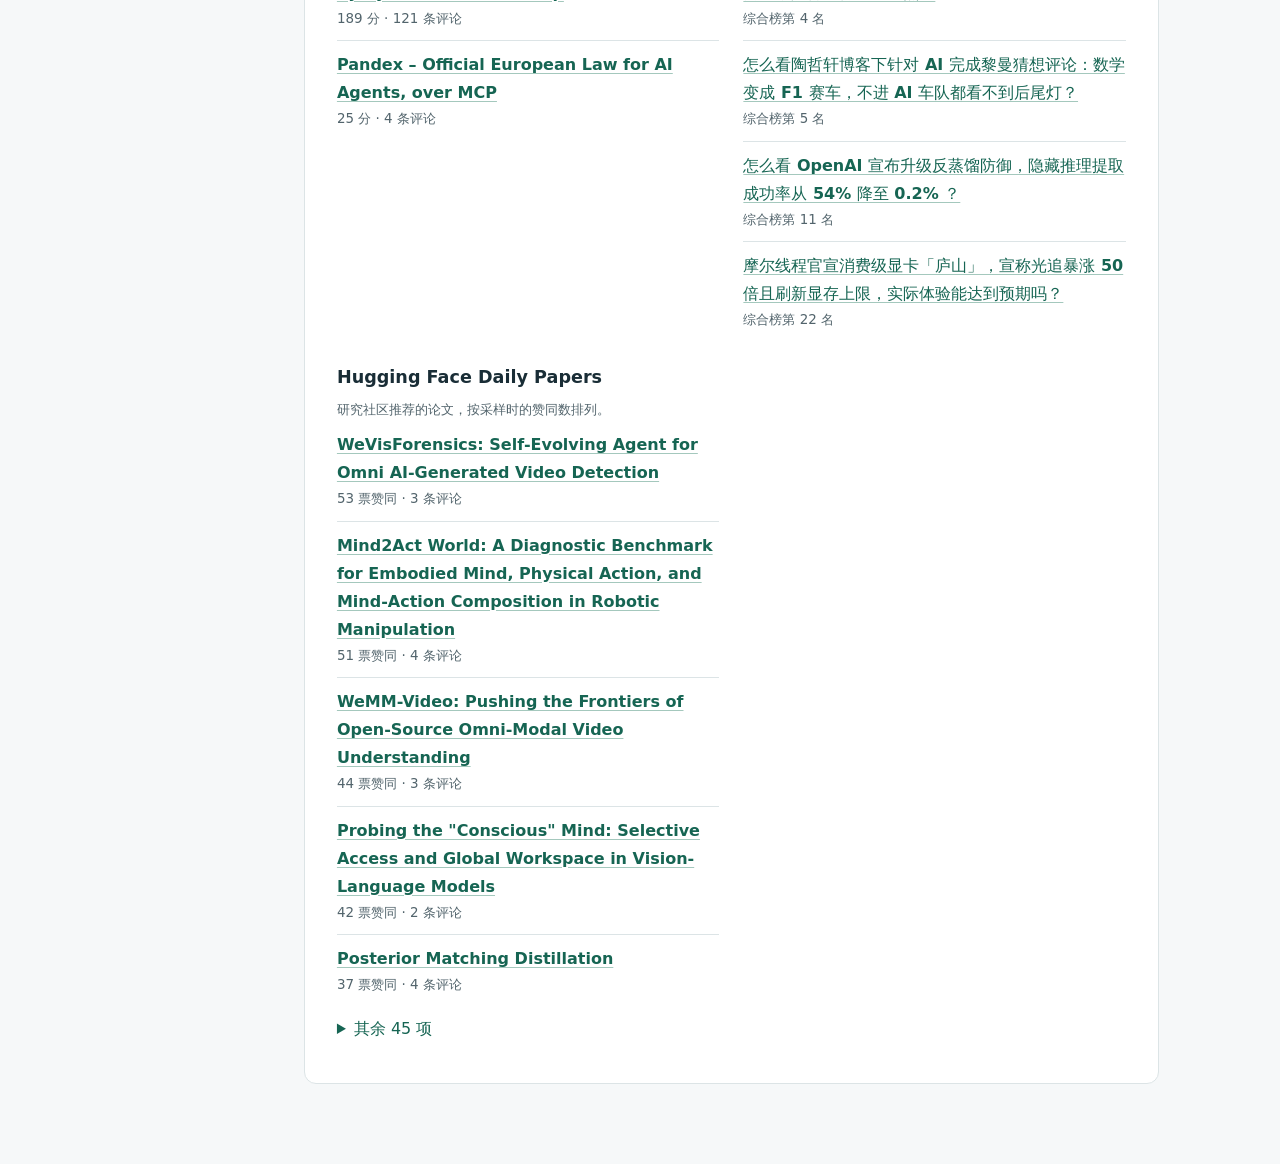
==== commit 48e7d239: "Publish PaperHunter with sourced reading selections on research.yjy12lcp.cn" ====
--- a/daily/2026-11-22.html
+++ b/daily/2026-11-22.html
@@ -100,4 +100,5 @@
 <div class="edition-layout"><nav aria-label="本期目录"><a href="#events">今日热点</a><a href="#picks">精选阅读</a><a href="#press">中文媒体</a><a href="#community">社区热点</a></nav><div class="edition-body">
 <section class="overview" id="events"><h2>今日热点</h2><p class="meta">按共同原文、具体对象及事件归并。每条保留来源、日期和链接。</p><article class="topic"><p class="topic-meta">数理推理与形式化证明</p><h3>新智元称Claude或以1700万行代码证明黎曼猜想</h3><p>该报道标题称Claude以约1700万行代码证明黎曼猜想，但提供材料仅含标题，没有给出形式化证明、验证过程或同行评审信息。因此这只能算待核实的说法，证明是否成立、代码内容为何均未知。</p><details class="event-originals" open><summary>原文 · 新智元</summary><ul class="citations"><li><a href="https://aiera.com.cn/asi-post.html?id=124791" rel="noreferrer">突发！黎曼猜想或已被Claude 1700万行代码证明</a> <span class="meta">新智元 · 官网 RSS · 今天收录的近期报道 · 2026-11-22</span></li></ul></details></article><article class="topic"><p class="topic-meta">产品、价格与使用体验</p><h3>OpenAI被报道大规模封号打击模型蒸馏</h3><p>报道称OpenAI开始大规模封禁账号，以反制对其模型的蒸馏行为，并称之为“反蒸馏战”。材料只有标题，被封账号规模、判定标准及是否有申诉渠道均未说明，具体执行细节仍待验证。</p><details class="event-originals"><summary>原文 · 新智元</summary><ul class="citations"><li><a href="https://aiera.com.cn/asi-post.html?id=124774" rel="noreferrer">大规模封号来了！OpenAI开打反蒸馏战</a> <span class="meta">新智元 · 官网 RSS · 今天收录的近期报道 · 2026-11-22</span></li></ul></details></article><article class="topic"><p class="topic-meta">数理推理与形式化证明</p><h3>报道以菲尔兹奖得主为主角谈AI对数学家的冲击</h3><p>该篇以一位菲尔兹奖得主深夜痛哭、吵醒女儿为叙事切口，讨论AI对数学家体面与职业心态的冲击。材料仅见标题，未提供当事人姓名、具体事件经过或可核实的第一手说法，属人物化叙述。</p><details class="event-originals"><summary>原文 · 新智元</summary><ul class="citations"><li><a href="https://aiera.com.cn/asi-post.html?id=124761" rel="noreferrer">菲尔兹奖得主深夜痛哭，吵醒女儿！数学家的体面，被AI一夜撕碎</a> <span class="meta">新智元 · 官网 RSS · 今天收录的近期报道 · 2026-11-22</span></li></ul></details></article><article class="topic"><p class="topic-meta">待细分</p><h3>马斯克称或该给亚马逊添个对手</h3><p>报道称马斯克表示“也许该给亚马逊添个对手”，网友已替设想中的公司起名。材料只有标题，没有说明是否已有立项、团队或时间表，属于公开场合的表态与网络讨论，不能视为新公司成立。</p><details class="event-originals"><summary>原文 · 新智元</summary><ul class="citations"><li><a href="https://aiera.com.cn/asi-post.html?id=124745" rel="noreferrer">马斯克：也许该给亚马逊添个对手，网友连名字都起好了</a> <span class="meta">新智元 · 官网 RSS · 今天收录的近期报道 · 2026-11-22</span></li></ul></details></article><article class="topic"><p class="topic-meta">待细分</p><h3>谷歌论文称内部已实现RSI，模型间可迁移经验</h3><p>报道称谷歌一篇重磅论文表示内部已实现RSI（递归自我改进），把Opus的经验喂给Gemini，使AI拥有可进化的记忆。材料仅含标题，实验设置、改进幅度与“内部已实现”的界定都不清楚，需读原文核实。</p><details class="event-originals"><summary>原文 · 新智元</summary><ul class="citations"><li><a href="https://aiera.com.cn/asi-post.html?id=124732" rel="noreferrer">谷歌重磅论文：内部已实现RSI！Opus经验喂给Gemini，AI拥有进化记忆</a> <span class="meta">新智元 · 官网 RSS · 今天收录的近期报道 · 2026-11-22</span></li></ul></details></article><article class="topic"><p class="topic-meta">待细分</p><h3>马斯克旗下工程师主张把纠错规则写进代码</h3><p>报道称对AI说“下次注意”没有用，马斯克麾下工程师主张把纠错锁进代码，即以工程约束代替口头提醒。材料只有标题，缺少具体案例与效果数据，属经验性观点而非受控实验结果。</p><details class="event-originals"><summary>原文 · 新智元</summary><ul class="citations"><li><a href="https://aiera.com.cn/asi-post.html?id=124717" rel="noreferrer">对AI说「下次注意」没用！马斯克麾下工程师：把纠错锁进代码</a> <span class="meta">新智元 · 官网 RSS · 今天收录的近期报道 · 2026-11-22</span></li></ul></details></article><article class="topic"><p class="topic-meta">数理推理与形式化证明</p><h3>报道称人类数学家苦研12年却被AI抢先证明黎曼猜想</h3><p>报道称有人手搓12年，人类数学家证明黎曼猜想却被AI“截胡”，并称陶哲轩、邓煜已作回应。材料仅含标题，未给出证明文本、回应原话或验证结论，与同源另一篇说法需一并核验。</p><details class="event-originals"><summary>原文 · 新智元</summary><ul class="citations"><li><a href="https://aiera.com.cn/asi-post.html?id=124705" rel="noreferrer">手搓12年，人类数学家证明黎曼猜想却被AI截胡！陶哲轩邓煜回应</a> <span class="meta">新智元 · 官网 RSS · 今天收录的近期报道 · 2026-11-22</span></li></ul></details></article><article class="topic"><p class="topic-meta">模型架构与训练</p><h3>社区讨论OpenAI反蒸馏后推理提取成功率骤降</h3><p>知乎话题讨论OpenAI宣布升级反蒸馏防御，称隐藏推理提取成功率从54%降至0.2%。该数字来自问题描述，官方方法、测试条件与统计口径未在材料中给出，降幅的可复现性仍待验证。</p><details class="event-originals"><summary>原文 · 知乎</summary><ul class="citations"><li><a href="https://www.zhihu.com/question/2107430398359885371" rel="noreferrer">怎么看 OpenAI 宣布升级反蒸馏防御，隐藏推理提取成功率从 54% 降至 0.2% ？</a> <span class="meta">知乎 · AI 热门话题 · 今天采到的讨论</span></li></ul></details></article><div class="analysis"><h3>公开资料深度综合</h3><p class="body">今日收录的报道集中在两条线索：一是黎曼猜想相关消息，同一来源分别以“Claude 1700万行代码证明”和“人类数学家被AI截胡”为题报道，措辞耸动但缺少可核对细节，应视为待验证说法而非已确认证明<a class="reference" href="#evidence-1" aria-label="查看出处 1">[1]</a><a class="reference" href="#evidence-7" aria-label="查看出处 7">[7]</a>；二是大模型竞争与安全，OpenAI被报道大规模封号打击“蒸馏”<a class="reference" href="#evidence-2" aria-label="查看出处 2">[2]</a>，社区讨论称其隐藏推理提取成功率从54%降至0.2%<a class="reference" href="#evidence-8" aria-label="查看出处 8">[8]</a>，谷歌论文称内部已实现RSI并让模型间经验迁移<a class="reference" href="#evidence-5" aria-label="查看出处 5">[5]</a>。
 
-阅读建议：这批材料多为二手转述，标题情绪化明显，涉及“证明”“RSI”等强结论时需回到原文核验；马斯克相关两条分别是商业设想与工程经验分享，证据强度有限<a class="reference" href="#evidence-4" aria-label="查看出处 4">[4]</a><a class="reference" href="#evidence-6" aria-label="查看出处 6">[6]</a>，菲尔兹奖得主那条更接近人物特写而非研究结果<a class="reference" href="#evidence-3" aria-label="查看出处 3">[3]</a>。</p><ol class="citations"><li id="evidence-1"><a href="https://aiera.com.cn/asi-post.html?id=124791" rel="noreferrer">突发！黎曼猜想或已被Claude 1700万行代码证明</a></li><li id="evidence-2"><a href="https://aiera.com.cn/asi-post.html?id=124774" rel="noreferrer">大规模封号来了！OpenAI开打反蒸馏战</a></li><li id="evidence-3"><a href="https://aiera.com.cn/asi-post.html?id=124761" rel="noreferrer">菲尔兹奖得主深夜痛哭，吵醒女儿！数学家的体面，被AI一夜撕碎</a></li><li id="evidence-4"><a href="https://aiera.com.cn/asi-post.html?id=124745" rel="noreferrer">马斯克：也许该给亚马逊添个对手，网友连名字都起好了</a></li><li id="evidence-5"><a href="https://aiera.com.cn/asi-post.html?id=124732" rel="noreferrer">谷歌重磅论文：内部已实现RSI！Opus经验喂给Gemini，AI拥有进化记忆</a></li><li id="evidence-6"><a href="https://aiera.com.cn/asi-post.html?id=124717" rel="noreferrer">对AI说「下次注意」没用！马斯克麾下工程师：把纠错锁进代码</a></li><li id="evidence-7"><a href="https://aiera.com.cn/asi-post.html?id=124705" rel="noreferrer">手搓12年，人类数学家证明黎曼猜想却被AI截胡！陶哲轩邓煜回应</a></li><li id="evidence-8"><a href="https://www.zhihu.com/question/2107430398359885371" rel="noreferrer">怎么看 OpenAI 宣布升级反蒸馏防御，隐藏推理提取成功率从 54% 降至 0.2% ？</a></li></ol></div></section><section class="picks" id="picks"><h2>精选阅读</h2><p>本期暂无可导出的公开来源精选。</p></section><section id="press"><h2>中文媒体报道</h2><div class="channels press"><div><h3>新智元 <small class="meta">7 篇</small></h3><ul><li><a href="https://aiera.com.cn/asi-post.html?id=124791" rel="noreferrer">突发！黎曼猜想或已被Claude 1700万行代码证明</a><small class="meta">2026-11-22 · 数理推理与形式化证明</small></li><li><a href="https://aiera.com.cn/asi-post.html?id=124732" rel="noreferrer">谷歌重磅论文：内部已实现RSI！Opus经验喂给Gemini，AI拥有进化记忆</a><small class="meta">2026-11-22 · 待细分</small></li><li><a href="https://aiera.com.cn/asi-post.html?id=124761" rel="noreferrer">菲尔兹奖得主深夜痛哭，吵醒女儿！数学家的体面，被AI一夜撕碎</a><small class="meta">2026-11-22 · 数理推理与形式化证明</small></li></ul><details><summary>其余 4 篇</summary><ul><li><a href="https://aiera.com.cn/asi-post.html?id=124745" rel="noreferrer">马斯克：也许该给亚马逊添个对手，网友连名字都起好了</a><small class="meta">2026-11-22 · 待细分</small></li><li><a href="https://aiera.com.cn/asi-post.html?id=124705" rel="noreferrer">手搓12年，人类数学家证明黎曼猜想却被AI截胡！陶哲轩邓煜回应</a><small class="meta">2026-11-22 · 数理推理与形式化证明</small></li><li><a href="https://aiera.com.cn/asi-post.html?id=124774" rel="noreferrer">大规模封号来了！OpenAI开打反蒸馏战</a><small class="meta">2026-11-22 · 产品、价格与使用体验</small></li><li><a href="https://aiera.com.cn/asi-post.html?id=124717" rel="noreferrer">对AI说「下次注意」没用！马斯克麾下工程师：把纠错锁进代码</a><small class="meta">2026-11-22 · 待细分</small></li></ul></details></div><div><h3>量子位 <small class="meta">0 篇</small></h3><p>今天暂无收录。</p></div></div></section><section class="community" id="community"><h2>社区热点</h2><div class="channels"><div><h3>Hacker News</h3><p class="meta">从首页筛选 AI 讨论，按采样时的帖子积分排列。</p><ul><li><a href="https://news.ycombinator.com/item?id=50546587" rel="noreferrer">LLMs can read and write executables byte by byte from a hex dump</a> <span class="meta">186 分 · 119 条评论</span></li><li><a href="https://news.ycombinator.com/item?id=50593481" rel="noreferrer">Pandex – Official European Law for AI Agents, over MCP</a> <span class="meta">24 分 · 4 条评论</span></li></ul></div><div><h3>知乎 AI 热门话题</h3><p class="meta">从综合热榜前 30 项筛选 AI 话题，保留原榜名次。</p><ul><li><a href="https://www.zhihu.com/question/2099876169013258150" rel="noreferrer">菲尔兹奖得主邓煜称「人类不能放弃自主思考给 AI 当狗」，如何看待这一观点？</a> <span class="meta">综合榜第 4 名</span></li><li><a href="https://www.zhihu.com/question/2107581968296760732" rel="noreferrer">怎么看陶哲轩博客下针对 AI 完成黎曼猜想评论：数学变成 F1 赛车，不进 AI 车队都看不到后尾灯？</a> <span class="meta">综合榜第 6 名</span></li><li><a href="https://www.zhihu.com/question/2107430398359885371" rel="noreferrer">怎么看 OpenAI 宣布升级反蒸馏防御，隐藏推理提取成功率从 54% 降至 0.2% ？</a> <span class="meta">综合榜第 11 名</span></li><li><a href="https://www.zhihu.com/question/2107187179504006217" rel="noreferrer">摩尔线程官宣消费级显卡「庐山」，宣称光追暴涨 50 倍且刷新显存上限，实际体验能达到预期吗？</a> <span class="meta">综合榜第 21 名</span></li></ul></div><div><h3>Hugging Face Daily Papers</h3><p class="meta">研究社区推荐的论文，按采样时的赞同数排列。</p><ul><li><a href="https://huggingface.co/papers/2611.21373" rel="noreferrer">WeVisForensics: Self-Evolving Agent for Omni AI-Generated Video Detection</a> <span class="meta">53 票赞同 · 3 条评论</span></li><li><a href="https://huggingface.co/papers/2611.26444" rel="noreferrer">Mind2Act World: A Diagnostic Benchmark for Embodied Mind, Physical Action, and Mind-Action Composition in Robotic Manipulation</a> <span class="meta">51 票赞同 · 4 条评论</span></li><li><a href="https://huggingface.co/papers/2611.26409" rel="noreferrer">WeMM-Video: Pushing the Frontiers of Open-Source Omni-Modal Video Understanding</a> <span class="meta">44 票赞同 · 3 条评论</span></li><li><a href="https://huggingface.co/papers/2611.26590" rel="noreferrer">Probing the &quot;Conscious&quot; Mind: Selective Access and Global Workspace in Vision-Language Models</a> <span class="meta">42 票赞同 · 2 条评论</span></li><li><a href="https://huggingface.co/papers/2611.26629" rel="noreferrer">Posterior Matching Distillation</a> <span class="meta">37 票赞同 · 4 条评论</span></li></ul><details><summary>其余 45 项</summary><ul><li><a href="https://huggingface.co/papers/2611.26595" rel="noreferrer">Coda-DaVinci: Reimagining Video Generation with Code2Video</a> <span class="meta">35 票赞同 · 4 条评论</span></li><li><a href="https://huggingface.co/papers/2611.21383" rel="noreferrer">The Mask Is Not the Object: Volumetric Supervision for 3D Gaussian Segmentation</a> <span class="meta">32 票赞同 · 4 条评论</span></li><li><a href="https://huggingface.co/papers/2611.26603" rel="noreferrer">Depth Pro 2: Sharp and Temporally Consistent Metric Monocular Depth</a> <span class="meta">30 票赞同 · 2 条评论</span></li><li><a href="https://huggingface.co/papers/2611.26107" rel="noreferrer">HiUni: Harmonizing Understanding and Generation in Shared Visual Space</a> <span class="meta">25 票赞同 · 2 条评论</span></li><li><a href="https://huggingface.co/papers/2611.26380" rel="noreferrer">EgoCaptioner: Towards Comprehensive and Fine-Grained Egocentric Video Captioning</a> <span class="meta">25 票赞同 · 2 条评论</span></li><li><a href="https://huggingface.co/papers/2611.26073" rel="noreferrer">AltRA-Test: An Alternative Annotator Test for LLM Judges Without Shared Annotators</a> <span class="meta">23 票赞同 · 3 条评论</span></li><li><a href="https://huggingface.co/papers/2611.25387" rel="noreferrer">TuringSpace: Grounding Spatial Intelligence in Action with Interactive CAPTCHAs</a> <span class="meta">23 票赞同 · 2 条评论</span></li><li><a href="https://huggingface.co/papers/2611.26414" rel="noreferrer">ZeroVLN: Learning to Navigate without Supervised Fine-Tuning of the VLM Brain</a> <span class="meta">22 票赞同 · 2 条评论</span></li><li><a href="https://huggingface.co/papers/2611.26268" rel="noreferrer">Accelerating Mixture of Block Attention via Dynamic Routing, KV-Centric Execution and Runtime Pipelining</a> <span class="meta">18 票赞同 · 3 条评论</span></li><li><a href="https://huggingface.co/papers/2611.26627" rel="noreferrer">RL Post-Training in Diffusion Transformers Is Activation Steering</a> <span class="meta">17 票赞同 · 2 条评论</span></li><li><a href="https://huggingface.co/papers/2611.24011" rel="noreferrer">WAM-Policy: World Action Models with On-Policy Distillation for Quadrupedal Loco-Manipulation</a> <span class="meta">16 票赞同 · 2 条评论</span></li><li><a href="https://huggingface.co/papers/2611.26408" rel="noreferrer">Training Vision Models for LLM-Driven Weight-Space Programming</a> <span class="meta">15 票赞同 · 2 条评论</span></li><li><a href="https://huggingface.co/papers/2611.25980" rel="noreferrer">Learning What Actions Change: Action Effect Matching for Dynamics-Faithful World Models</a> <span class="meta">15 票赞同 · 2 条评论</span></li><li><a href="https://huggingface.co/papers/2611.24193" rel="noreferrer">WM^MLLM: Turning MLLMs into World Models</a> <span class="meta">15 票赞同 · 2 条评论</span></li><li><a href="https://huggingface.co/papers/2611.26510" rel="noreferrer">AutoMaster: Autonomous Post-Training by Making the Same Model a Better Teacher</a> <span class="meta">14 票赞同 · 2 条评论</span></li><li><a href="https://huggingface.co/papers/2611.24809" rel="noreferrer">On-Policy Morphing into Hybrid Attention Models</a> <span class="meta">13 票赞同 · 2 条评论</span></li><li><a href="https://huggingface.co/papers/2611.25567" rel="noreferrer">Online Mistake Detection in Instruction-Conditioned Procedural Video</a> <span class="meta">11 票赞同 · 2 条评论</span></li><li><a href="https://huggingface.co/papers/2611.19230" rel="noreferrer">CompoundingKernel: Self-Improving from Zero to First</a> <span class="meta">11 票赞同 · 2 条评论</span></li><li><a href="https://huggingface.co/papers/2611.26286" rel="noreferrer">Twice-Told Critiques: Claim-Level Homogenization of Peer Review in the LLM Era</a> <span class="meta">10 票赞同 · 2 条评论</span></li><li><a href="https://huggingface.co/papers/2611.22666" rel="noreferrer">VSpark: Speculative Decoding for Autoregressive Vision-Language-Action Models</a> <span class="meta">10 票赞同 · 3 条评论</span></li><li><a href="https://huggingface.co/papers/2611.25279" rel="noreferrer">Accord: Universal Online Metric Localization and Dense Mapping from one Camera and an IMU</a> <span class="meta">9 票赞同 · 3 条评论</span></li><li><a href="https://huggingface.co/papers/2611.20455" rel="noreferrer">Embeddings vs. Grep: Rethinking the Dense Advantage in Code Search</a> <span class="meta">9 票赞同 · 5 条评论</span></li><li><a href="https://huggingface.co/papers/2611.21885" rel="noreferrer">Language Models Can Rewrite Their Own Weights</a> <span class="meta">8 票赞同 · 2 条评论</span></li><li><a href="https://huggingface.co/papers/2611.26239" rel="noreferrer">Teaching Vision-Language-Action Models to Stop Safely</a> <span class="meta">7 票赞同 · 2 条评论</span></li><li><a href="https://huggingface.co/papers/2611.21053" rel="noreferrer">System 1 agents: a method for local, reliable and fast agentic AI</a> <span class="meta">6 票赞同 · 6 条评论</span></li><li><a href="https://huggingface.co/papers/2611.26450" rel="noreferrer">A CPU Inside an LLM: Zero-Gradient Compilation of Exact Circuits into Pretrained Weights</a> <span class="meta">5 票赞同 · 2 条评论</span></li><li><a href="https://huggingface.co/papers/2611.19499" rel="noreferrer">Do Probing and Steering Favor the Same Directions Within and Across Language Models?</a> <span class="meta">5 票赞同 · 3 条评论</span></li><li><a href="https://huggingface.co/papers/2611.26248" rel="noreferrer">TwinLab-Bench: Evaluating AI Scientists in Agentic Twins of Real Labs</a> <span class="meta">5 票赞同 · 2 条评论</span></li><li><a href="https://huggingface.co/papers/2611.23835" rel="noreferrer">NarrowSpec: Draft Hidden Width Need Not Match the Target in Speculative Decoding</a> <span class="meta">5 票赞同 · 2 条评论</span></li><li><a href="https://huggingface.co/papers/2611.25604" rel="noreferrer">PAD: Policy-Aware Data Valuation for Autonomous Driving</a> <span class="meta">4 票赞同 · 2 条评论</span></li><li><a href="https://huggingface.co/papers/2611.26511" rel="noreferrer">Direct3D-V3: Latent-Free Diffusion Transformers in the Native Voxel Domain</a> <span class="meta">4 票赞同 · 2 条评论</span></li><li><a href="https://huggingface.co/papers/2611.25179" rel="noreferrer">Phantom Success, Silent Failure: Auditing the Success Checkers of Simulated Manipulation Benchmarks</a> <span class="meta">4 票赞同 · 5 条评论</span></li><li><a href="https://huggingface.co/papers/2611.26617" rel="noreferrer">One Prior, Two Dynamics: Repurposing Video Diffusion Transformers for Self-Supervised Latent Action Learning</a> <span class="meta">4 票赞同 · 2 条评论</span></li><li><a href="https://huggingface.co/papers/2611.00911" rel="noreferrer">S1CogBench: What System One Decision Models Can and Cannot Do on Cognitive Experiments</a> <span class="meta">4 票赞同 · 3 条评论</span></li><li><a href="https://huggingface.co/papers/2611.26298" rel="noreferrer">DailySafe: Benchmarking Dynamic Safety Awareness in Everyday Multi-Turn Multimodal Interactions</a> <span class="meta">4 票赞同 · 2 条评论</span></li><li><a href="https://huggingface.co/papers/2611.25776" rel="noreferrer">Suppressing the Shortcut Hidden Behind the Gains of VideoLLM Fine-Tuning</a> <span class="meta">4 票赞同 · 2 条评论</span></li><li><a href="https://huggingface.co/papers/2611.25200" rel="noreferrer">Squoosh Bench: Evaluating UX-1 on 318 Historical Website A/B Tests</a> <span class="meta">3 票赞同 · 2 条评论</span></li><li><a href="https://huggingface.co/papers/2611.23875" rel="noreferrer">In Situ Training of Optical Neural Networks by Coding Agents</a> <span class="meta">3 票赞同 · 2 条评论</span></li><li><a href="https://huggingface.co/papers/2611.26540" rel="noreferrer">AURA: AUdio-dRiven streaming Avatar</a> <span class="meta">3 票赞同 · 2 条评论</span></li><li><a href="https://huggingface.co/papers/2611.26232" rel="noreferrer">Time Series Structure Learning with Local Causal Parent Discovery</a> <span class="meta">2 票赞同 · 1 条评论</span></li><li><a href="https://huggingface.co/papers/2611.26211" rel="noreferrer">SpecWM: Turning Verification into Refinement for Streaming World Models</a> <span class="meta">2 票赞同 · 2 条评论</span></li><li><a href="https://huggingface.co/papers/2611.25005" rel="noreferrer">Inhabitant: An Agent Framework for Long-Horizon Human-Scene Interaction with Spatial Control and Quantitative Feedback</a> <span class="meta">2 票赞同 · 2 条评论</span></li><li><a href="https://huggingface.co/papers/2611.15941" rel="noreferrer">Lang-SVG: Hierarchical Image Vectorization with Language Priors</a> <span class="meta">1 票赞同 · 2 条评论</span></li><li><a href="https://huggingface.co/papers/2611.25935" rel="noreferrer">TwinD: Generalizing Deepfake Detection from Blending to Entire Face Synthesis</a> <span class="meta">1 票赞同 · 2 条评论</span></li><li><a href="https://huggingface.co/papers/2611.26624" rel="noreferrer">PlayCraft: Designing Engaging Games from Agent Play Experience</a> <span class="meta">1 票赞同 · 2 条评论</span></li></ul></details></div></div></section></div></div></main></body></html>+阅读建议：这批材料多为二手转述，标题情绪化明显，涉及“证明”“RSI”等强结论时需回到原文核验；马斯克相关两条分别是商业设想与工程经验分享，证据强度有限<a class="reference" href="#evidence-4" aria-label="查看出处 4">[4]</a><a class="reference" href="#evidence-6" aria-label="查看出处 6">[6]</a>，菲尔兹奖得主那条更接近人物特写而非研究结果<a class="reference" href="#evidence-3" aria-label="查看出处 3">[3]</a>。</p><ol class="citations"><li id="evidence-1"><a href="https://aiera.com.cn/asi-post.html?id=124791" rel="noreferrer">突发！黎曼猜想或已被Claude 1700万行代码证明</a></li><li id="evidence-2"><a href="https://aiera.com.cn/asi-post.html?id=124774" rel="noreferrer">大规模封号来了！OpenAI开打反蒸馏战</a></li><li id="evidence-3"><a href="https://aiera.com.cn/asi-post.html?id=124761" rel="noreferrer">菲尔兹奖得主深夜痛哭，吵醒女儿！数学家的体面，被AI一夜撕碎</a></li><li id="evidence-4"><a href="https://aiera.com.cn/asi-post.html?id=124745" rel="noreferrer">马斯克：也许该给亚马逊添个对手，网友连名字都起好了</a></li><li id="evidence-5"><a href="https://aiera.com.cn/asi-post.html?id=124732" rel="noreferrer">谷歌重磅论文：内部已实现RSI！Opus经验喂给Gemini，AI拥有进化记忆</a></li><li id="evidence-6"><a href="https://aiera.com.cn/asi-post.html?id=124717" rel="noreferrer">对AI说「下次注意」没用！马斯克麾下工程师：把纠错锁进代码</a></li><li id="evidence-7"><a href="https://aiera.com.cn/asi-post.html?id=124705" rel="noreferrer">手搓12年，人类数学家证明黎曼猜想却被AI截胡！陶哲轩邓煜回应</a></li><li id="evidence-8"><a href="https://www.zhihu.com/question/2107430398359885371" rel="noreferrer">怎么看 OpenAI 宣布升级反蒸馏防御，隐藏推理提取成功率从 54% 降至 0.2% ？</a></li></ol></div></section><section class="picks" id="picks"><h2>精选阅读</h2><article class="pick"><figure class="cover"><img src="https://cdn-thumbnails.huggingface.co/social-thumbnails/papers/2611.26248.png" loading="lazy" referrerpolicy="no-referrer" alt="Hugging Face 论文预览图"><figcaption>Hugging Face 论文预览图</figcaption></figure><div><p class="meta">评测与可靠性 · 近期回顾 · 发表 2026-11-19</p><h3><a href="https://arxiv.org/abs/2611.26248" rel="noreferrer">TwinLab-Bench: Evaluating AI Scientists in Agentic Twins of Real Labs</a></h3><p class="body"><strong>推荐理由</strong>　值得核对 TwinLab-Bench 如何用 TwinLab agent 把 52 个任务中自设计实验的执行读数锚定到真实实验室记录，以及最强模型仅 45.0 分下的失败归因分析是否支撑其评测有效性。</p><p class="cap">DeepSeek 中文选读卡</p><p class="body">该研究提出 TwinLab-Bench，用于评估AI科学家自主设计实验的能力；任务覆盖物理科学、生命科学和工程领域的52项实验，支持逾100种实验操作类型，并以真实实验室记录中的隐藏答案作为评分依据。作者报告称，与仅见任务描述的模型相比，TwinLab代理大幅减少了偏离真实记录的读数和重复请求下不一致的回答，并用闭卷测试控制记忆性作答；前沿模型在该基准上仍表现困难，最强模型得分为45.0。适用范围限于基准所述的实验类型和记录条件；仍缺少独立复现和外部验证。精读时值得核查：隐藏答案的评分规则如何界定，以及45.0分对应怎样的分数尺度。没有对照或实验条件时应直接说明。</p></div></article><article class="pick"><figure class="cover"><img src="https://cdn-thumbnails.huggingface.co/social-thumbnails/papers/2611.26510.png" loading="lazy" referrerpolicy="no-referrer" alt="Hugging Face 论文预览图"><figcaption>Hugging Face 论文预览图</figcaption></figure><div><p class="meta">社会影响与教育 · 近期回顾 · 发表 2026-11-19</p><h3><a href="https://arxiv.org/abs/2611.26510" rel="noreferrer">AutoMaster: Autonomous Post-Training by Making the Same Model a Better Teacher</a></h3><p class="body"><strong>推荐理由</strong>　值得精读 Skill-FT 如何用自然语言技能抑制教师轨迹中的不良行为，并核对在 Terminal、Search、软件工程任务上 4B/9B 模型相对 Vanilla SFT 提升 1.42–8.99 个百分点的消融与轨迹分析。</p><p class="cap">DeepSeek 中文选读卡</p><p class="body">研究提出Skill-FT与AutoMaster，用自然语言技能干预教师轨迹，筛选数据并对目标模型微调，让同一模型成为更好的教师。作者报告在Terminal、Search和软件工程任务、4B与9B模型上，相对仅用成功无引导教师轨迹的SFT，平均性能提高1.42至8.99个百分点，且教师、任务池、训练集大小和SFT配方固定；六种设置中保留技能指令的SFT均值更高。适用范围限于所述任务与设置，缺独立复现和更广模型验证；无对照或实验条件时不能推断因果。精读宜核查提升是否由数据选择与技能上下文混杂驱动。</p></div></article><article class="pick"><figure class="cover"><img src="../media/ced7304ab7b23326fe196d8a59032172c98373aac1a676632d872e70b5802e57.png" loading="lazy" referrerpolicy="no-referrer" alt="Hugging Face 论文预览图"><figcaption>Hugging Face 论文预览图</figcaption></figure><div><p class="meta">图像、视频与图形 · 近期回顾 · 发表 2026-11-19</p><h3><a href="https://arxiv.org/abs/2611.26409" rel="noreferrer">WeMM-Video: Pushing the Frontiers of Open-Source Omni-Modal Video Understanding</a></h3><p class="body"><strong>推荐理由</strong>　值得核对 WeMM-Video 的渐进预训练与多阶段后训练（多教师 OPD、MrDPO、专家 RL）如何在约 1.2 万亿 token 上统一音视频理解，以及 35B-A3B 在 120 多个基准上的开源 SOTA 结论与复现流程。</p><p class="cap">DeepSeek 中文选读卡</p><p class="body">WeMM-Video 让同一模型联合处理视频画面、音频和文本，并支持中英文。作者报告训练语料约 1.2 万亿 token，评测覆盖 120 多个基准，还发布了模型与复现流程。
+如果你研究多模态推理，可先看有声与无声视频的分项对照，以及 9B 模型与更大模型的比较条件。这些性能结论来自作者评测。</p><details class="reading-guide"><summary>背景补读 · 5 项</summary><p>视频理解同时考察画面、声音和事件顺序。阅读评测时，可留意答案是否必须依赖时间变化，还是仅凭一帧就能猜中。</p><ul><li><span class="meta">原文参考 · arXiv · 原文文献表</span><br><a href="https://arxiv.org/abs/2610.18829" rel="noreferrer">OmniCompass: A Holistic Benchmark for Omni-Modal Video Grounding and Understanding</a><p>作者在参考文献 [62] 中列出了这项工作。OmniCompass 分开考察视觉与视听联合证据，要求回答目标出现的时间、位置或内容。可用来理解论文所说的全模态能力。</p></li><li><span class="meta">原文参考 · arXiv · 原文文献表</span><br><a href="https://arxiv.org/abs/2410.10818" rel="noreferrer">TemporalBench: Benchmarking Fine-grained Temporal Understanding for Multimodal Video Models</a><p>作者在参考文献 [6] 中列出了这项工作。TemporalBench 用事件顺序、动作次数等问题考察时间理解，可检查模型是否真正用到了视频的变化。</p></li><li><span class="meta">原文参考 · arXiv · 原文文献表</span><br><a href="https://arxiv.org/abs/2604.05015" rel="noreferrer">Video-MME-v2: Towards the Next Stage in Benchmarks for Comprehensive Video Understanding</a><p>作者在参考文献 [27] 中列出了这项工作。它与本文共同讨论understanding、video，可对照两篇所用任务和评测条件。</p></li><li><span class="meta">概念入门 · Stanford CS231n</span><br><a href="https://cs231n.stanford.edu/slides/2025/lecture_10.pdf" rel="noreferrer">CS231n · Video Understanding 课件</a><p>视频理解同时考察画面、声音和事件顺序。阅读评测时，可留意答案是否必须依赖时间变化，还是仅凭一帧就能猜中。</p></li><li><span class="meta">讲解视频 · Stanford Online</span><br><a href="https://www.youtube.com/watch?v=wElqklprhPE" rel="noreferrer">CS231N · Lecture 10: Video Understanding</a><p>有公开出处的英文主题讲解，可先补概念，再回到当前条目。</p></li></ul></details></div></article></section><section id="press"><h2>中文媒体报道</h2><div class="channels press"><div><h3>新智元 <small class="meta">7 篇</small></h3><ul><li><a href="https://aiera.com.cn/asi-post.html?id=124791" rel="noreferrer">突发！黎曼猜想或已被Claude 1700万行代码证明</a><small class="meta">2026-11-22 · 数理推理与形式化证明</small></li><li><a href="https://aiera.com.cn/asi-post.html?id=124732" rel="noreferrer">谷歌重磅论文：内部已实现RSI！Opus经验喂给Gemini，AI拥有进化记忆</a><small class="meta">2026-11-22 · 待细分</small></li><li><a href="https://aiera.com.cn/asi-post.html?id=124761" rel="noreferrer">菲尔兹奖得主深夜痛哭，吵醒女儿！数学家的体面，被AI一夜撕碎</a><small class="meta">2026-11-22 · 数理推理与形式化证明</small></li></ul><details><summary>其余 4 篇</summary><ul><li><a href="https://aiera.com.cn/asi-post.html?id=124745" rel="noreferrer">马斯克：也许该给亚马逊添个对手，网友连名字都起好了</a><small class="meta">2026-11-22 · 待细分</small></li><li><a href="https://aiera.com.cn/asi-post.html?id=124705" rel="noreferrer">手搓12年，人类数学家证明黎曼猜想却被AI截胡！陶哲轩邓煜回应</a><small class="meta">2026-11-22 · 数理推理与形式化证明</small></li><li><a href="https://aiera.com.cn/asi-post.html?id=124774" rel="noreferrer">大规模封号来了！OpenAI开打反蒸馏战</a><small class="meta">2026-11-22 · 产品、价格与使用体验</small></li><li><a href="https://aiera.com.cn/asi-post.html?id=124717" rel="noreferrer">对AI说「下次注意」没用！马斯克麾下工程师：把纠错锁进代码</a><small class="meta">2026-11-22 · 待细分</small></li></ul></details></div><div><h3>量子位 <small class="meta">0 篇</small></h3><p>今天暂无收录。</p></div></div></section><section class="community" id="community"><h2>社区热点</h2><div class="channels"><div><h3>Hacker News</h3><p class="meta">从首页筛选 AI 讨论，按采样时的帖子积分排列。</p><ul><li><a href="https://news.ycombinator.com/item?id=50546587" rel="noreferrer">LLMs can read and write executables byte by byte from a hex dump</a> <span class="meta">189 分 · 121 条评论</span></li><li><a href="https://news.ycombinator.com/item?id=50593481" rel="noreferrer">Pandex – Official European Law for AI Agents, over MCP</a> <span class="meta">25 分 · 4 条评论</span></li></ul></div><div><h3>知乎 AI 热门话题</h3><p class="meta">从综合热榜前 30 项筛选 AI 话题，保留原榜名次。</p><ul><li><a href="https://www.zhihu.com/question/2099876169013258150" rel="noreferrer">菲尔兹奖得主邓煜称「人类不能放弃自主思考给 AI 当狗」，如何看待这一观点？</a> <span class="meta">综合榜第 4 名</span></li><li><a href="https://www.zhihu.com/question/2107581968296760732" rel="noreferrer">怎么看陶哲轩博客下针对 AI 完成黎曼猜想评论：数学变成 F1 赛车，不进 AI 车队都看不到后尾灯？</a> <span class="meta">综合榜第 5 名</span></li><li><a href="https://www.zhihu.com/question/2107430398359885371" rel="noreferrer">怎么看 OpenAI 宣布升级反蒸馏防御，隐藏推理提取成功率从 54% 降至 0.2% ？</a> <span class="meta">综合榜第 11 名</span></li><li><a href="https://www.zhihu.com/question/2107187179504006217" rel="noreferrer">摩尔线程官宣消费级显卡「庐山」，宣称光追暴涨 50 倍且刷新显存上限，实际体验能达到预期吗？</a> <span class="meta">综合榜第 22 名</span></li></ul></div><div><h3>Hugging Face Daily Papers</h3><p class="meta">研究社区推荐的论文，按采样时的赞同数排列。</p><ul><li><a href="https://huggingface.co/papers/2611.21373" rel="noreferrer">WeVisForensics: Self-Evolving Agent for Omni AI-Generated Video Detection</a> <span class="meta">53 票赞同 · 3 条评论</span></li><li><a href="https://huggingface.co/papers/2611.26444" rel="noreferrer">Mind2Act World: A Diagnostic Benchmark for Embodied Mind, Physical Action, and Mind-Action Composition in Robotic Manipulation</a> <span class="meta">51 票赞同 · 4 条评论</span></li><li><a href="https://huggingface.co/papers/2611.26409" rel="noreferrer">WeMM-Video: Pushing the Frontiers of Open-Source Omni-Modal Video Understanding</a> <span class="meta">44 票赞同 · 3 条评论</span></li><li><a href="https://huggingface.co/papers/2611.26590" rel="noreferrer">Probing the &quot;Conscious&quot; Mind: Selective Access and Global Workspace in Vision-Language Models</a> <span class="meta">42 票赞同 · 2 条评论</span></li><li><a href="https://huggingface.co/papers/2611.26629" rel="noreferrer">Posterior Matching Distillation</a> <span class="meta">37 票赞同 · 4 条评论</span></li></ul><details><summary>其余 45 项</summary><ul><li><a href="https://huggingface.co/papers/2611.26595" rel="noreferrer">Coda-DaVinci: Reimagining Video Generation with Code2Video</a> <span class="meta">35 票赞同 · 4 条评论</span></li><li><a href="https://huggingface.co/papers/2611.21383" rel="noreferrer">The Mask Is Not the Object: Volumetric Supervision for 3D Gaussian Segmentation</a> <span class="meta">32 票赞同 · 4 条评论</span></li><li><a href="https://huggingface.co/papers/2611.26603" rel="noreferrer">Depth Pro 2: Sharp and Temporally Consistent Metric Monocular Depth</a> <span class="meta">31 票赞同 · 2 条评论</span></li><li><a href="https://huggingface.co/papers/2611.26107" rel="noreferrer">HiUni: Harmonizing Understanding and Generation in Shared Visual Space</a> <span class="meta">25 票赞同 · 2 条评论</span></li><li><a href="https://huggingface.co/papers/2611.26380" rel="noreferrer">EgoCaptioner: Towards Comprehensive and Fine-Grained Egocentric Video Captioning</a> <span class="meta">25 票赞同 · 2 条评论</span></li><li><a href="https://huggingface.co/papers/2611.26073" rel="noreferrer">AltRA-Test: An Alternative Annotator Test for LLM Judges Without Shared Annotators</a> <span class="meta">23 票赞同 · 3 条评论</span></li><li><a href="https://huggingface.co/papers/2611.25387" rel="noreferrer">TuringSpace: Grounding Spatial Intelligence in Action with Interactive CAPTCHAs</a> <span class="meta">23 票赞同 · 2 条评论</span></li><li><a href="https://huggingface.co/papers/2611.26414" rel="noreferrer">ZeroVLN: Learning to Navigate without Supervised Fine-Tuning of the VLM Brain</a> <span class="meta">22 票赞同 · 2 条评论</span></li><li><a href="https://huggingface.co/papers/2611.26268" rel="noreferrer">Accelerating Mixture of Block Attention via Dynamic Routing, KV-Centric Execution and Runtime Pipelining</a> <span class="meta">18 票赞同 · 3 条评论</span></li><li><a href="https://huggingface.co/papers/2611.26627" rel="noreferrer">RL Post-Training in Diffusion Transformers Is Activation Steering</a> <span class="meta">17 票赞同 · 2 条评论</span></li><li><a href="https://huggingface.co/papers/2611.24011" rel="noreferrer">WAM-Policy: World Action Models with On-Policy Distillation for Quadrupedal Loco-Manipulation</a> <span class="meta">16 票赞同 · 2 条评论</span></li><li><a href="https://huggingface.co/papers/2611.26408" rel="noreferrer">Training Vision Models for LLM-Driven Weight-Space Programming</a> <span class="meta">15 票赞同 · 2 条评论</span></li><li><a href="https://huggingface.co/papers/2611.25980" rel="noreferrer">Learning What Actions Change: Action Effect Matching for Dynamics-Faithful World Models</a> <span class="meta">15 票赞同 · 2 条评论</span></li><li><a href="https://huggingface.co/papers/2611.24193" rel="noreferrer">WM^MLLM: Turning MLLMs into World Models</a> <span class="meta">15 票赞同 · 2 条评论</span></li><li><a href="https://huggingface.co/papers/2611.26510" rel="noreferrer">AutoMaster: Autonomous Post-Training by Making the Same Model a Better Teacher</a> <span class="meta">14 票赞同 · 2 条评论</span></li><li><a href="https://huggingface.co/papers/2611.24809" rel="noreferrer">On-Policy Morphing into Hybrid Attention Models</a> <span class="meta">13 票赞同 · 2 条评论</span></li><li><a href="https://huggingface.co/papers/2611.25567" rel="noreferrer">Online Mistake Detection in Instruction-Conditioned Procedural Video</a> <span class="meta">11 票赞同 · 2 条评论</span></li><li><a href="https://huggingface.co/papers/2611.19230" rel="noreferrer">CompoundingKernel: Self-Improving from Zero to First</a> <span class="meta">11 票赞同 · 2 条评论</span></li><li><a href="https://huggingface.co/papers/2611.26286" rel="noreferrer">Twice-Told Critiques: Claim-Level Homogenization of Peer Review in the LLM Era</a> <span class="meta">10 票赞同 · 2 条评论</span></li><li><a href="https://huggingface.co/papers/2611.22666" rel="noreferrer">VSpark: Speculative Decoding for Autoregressive Vision-Language-Action Models</a> <span class="meta">10 票赞同 · 3 条评论</span></li><li><a href="https://huggingface.co/papers/2611.25279" rel="noreferrer">Accord: Universal Online Metric Localization and Dense Mapping from one Camera and an IMU</a> <span class="meta">9 票赞同 · 3 条评论</span></li><li><a href="https://huggingface.co/papers/2611.20455" rel="noreferrer">Embeddings vs. Grep: Rethinking the Dense Advantage in Code Search</a> <span class="meta">9 票赞同 · 5 条评论</span></li><li><a href="https://huggingface.co/papers/2611.21885" rel="noreferrer">Language Models Can Rewrite Their Own Weights</a> <span class="meta">8 票赞同 · 2 条评论</span></li><li><a href="https://huggingface.co/papers/2611.26239" rel="noreferrer">Teaching Vision-Language-Action Models to Stop Safely</a> <span class="meta">7 票赞同 · 2 条评论</span></li><li><a href="https://huggingface.co/papers/2611.21053" rel="noreferrer">System 1 agents: a method for local, reliable and fast agentic AI</a> <span class="meta">6 票赞同 · 6 条评论</span></li><li><a href="https://huggingface.co/papers/2611.26450" rel="noreferrer">A CPU Inside an LLM: Zero-Gradient Compilation of Exact Circuits into Pretrained Weights</a> <span class="meta">5 票赞同 · 2 条评论</span></li><li><a href="https://huggingface.co/papers/2611.19499" rel="noreferrer">Do Probing and Steering Favor the Same Directions Within and Across Language Models?</a> <span class="meta">5 票赞同 · 3 条评论</span></li><li><a href="https://huggingface.co/papers/2611.26248" rel="noreferrer">TwinLab-Bench: Evaluating AI Scientists in Agentic Twins of Real Labs</a> <span class="meta">5 票赞同 · 2 条评论</span></li><li><a href="https://huggingface.co/papers/2611.23835" rel="noreferrer">NarrowSpec: Draft Hidden Width Need Not Match the Target in Speculative Decoding</a> <span class="meta">5 票赞同 · 2 条评论</span></li><li><a href="https://huggingface.co/papers/2611.25604" rel="noreferrer">PAD: Policy-Aware Data Valuation for Autonomous Driving</a> <span class="meta">4 票赞同 · 2 条评论</span></li><li><a href="https://huggingface.co/papers/2611.26511" rel="noreferrer">Direct3D-V3: Latent-Free Diffusion Transformers in the Native Voxel Domain</a> <span class="meta">4 票赞同 · 2 条评论</span></li><li><a href="https://huggingface.co/papers/2611.25179" rel="noreferrer">Phantom Success, Silent Failure: Auditing the Success Checkers of Simulated Manipulation Benchmarks</a> <span class="meta">4 票赞同 · 5 条评论</span></li><li><a href="https://huggingface.co/papers/2611.26617" rel="noreferrer">One Prior, Two Dynamics: Repurposing Video Diffusion Transformers for Self-Supervised Latent Action Learning</a> <span class="meta">4 票赞同 · 2 条评论</span></li><li><a href="https://huggingface.co/papers/2611.00911" rel="noreferrer">S1CogBench: What System One Decision Models Can and Cannot Do on Cognitive Experiments</a> <span class="meta">4 票赞同 · 3 条评论</span></li><li><a href="https://huggingface.co/papers/2611.26298" rel="noreferrer">DailySafe: Benchmarking Dynamic Safety Awareness in Everyday Multi-Turn Multimodal Interactions</a> <span class="meta">4 票赞同 · 2 条评论</span></li><li><a href="https://huggingface.co/papers/2611.25776" rel="noreferrer">Suppressing the Shortcut Hidden Behind the Gains of VideoLLM Fine-Tuning</a> <span class="meta">4 票赞同 · 2 条评论</span></li><li><a href="https://huggingface.co/papers/2611.25200" rel="noreferrer">Squoosh Bench: Evaluating UX-1 on 318 Historical Website A/B Tests</a> <span class="meta">3 票赞同 · 2 条评论</span></li><li><a href="https://huggingface.co/papers/2611.23875" rel="noreferrer">In Situ Training of Optical Neural Networks by Coding Agents</a> <span class="meta">3 票赞同 · 2 条评论</span></li><li><a href="https://huggingface.co/papers/2611.26540" rel="noreferrer">AURA: AUdio-dRiven streaming Avatar</a> <span class="meta">3 票赞同 · 2 条评论</span></li><li><a href="https://huggingface.co/papers/2611.26232" rel="noreferrer">Time Series Structure Learning with Local Causal Parent Discovery</a> <span class="meta">2 票赞同 · 1 条评论</span></li><li><a href="https://huggingface.co/papers/2611.26211" rel="noreferrer">SpecWM: Turning Verification into Refinement for Streaming World Models</a> <span class="meta">2 票赞同 · 2 条评论</span></li><li><a href="https://huggingface.co/papers/2611.25005" rel="noreferrer">Inhabitant: An Agent Framework for Long-Horizon Human-Scene Interaction with Spatial Control and Quantitative Feedback</a> <span class="meta">2 票赞同 · 2 条评论</span></li><li><a href="https://huggingface.co/papers/2611.15941" rel="noreferrer">Lang-SVG: Hierarchical Image Vectorization with Language Priors</a> <span class="meta">1 票赞同 · 2 条评论</span></li><li><a href="https://huggingface.co/papers/2611.25935" rel="noreferrer">TwinD: Generalizing Deepfake Detection from Blending to Entire Face Synthesis</a> <span class="meta">1 票赞同 · 2 条评论</span></li><li><a href="https://huggingface.co/papers/2611.26624" rel="noreferrer">PlayCraft: Designing Engaging Games from Agent Play Experience</a> <span class="meta">1 票赞同 · 2 条评论</span></li></ul></details></div></div></section></div></div></main></body></html>
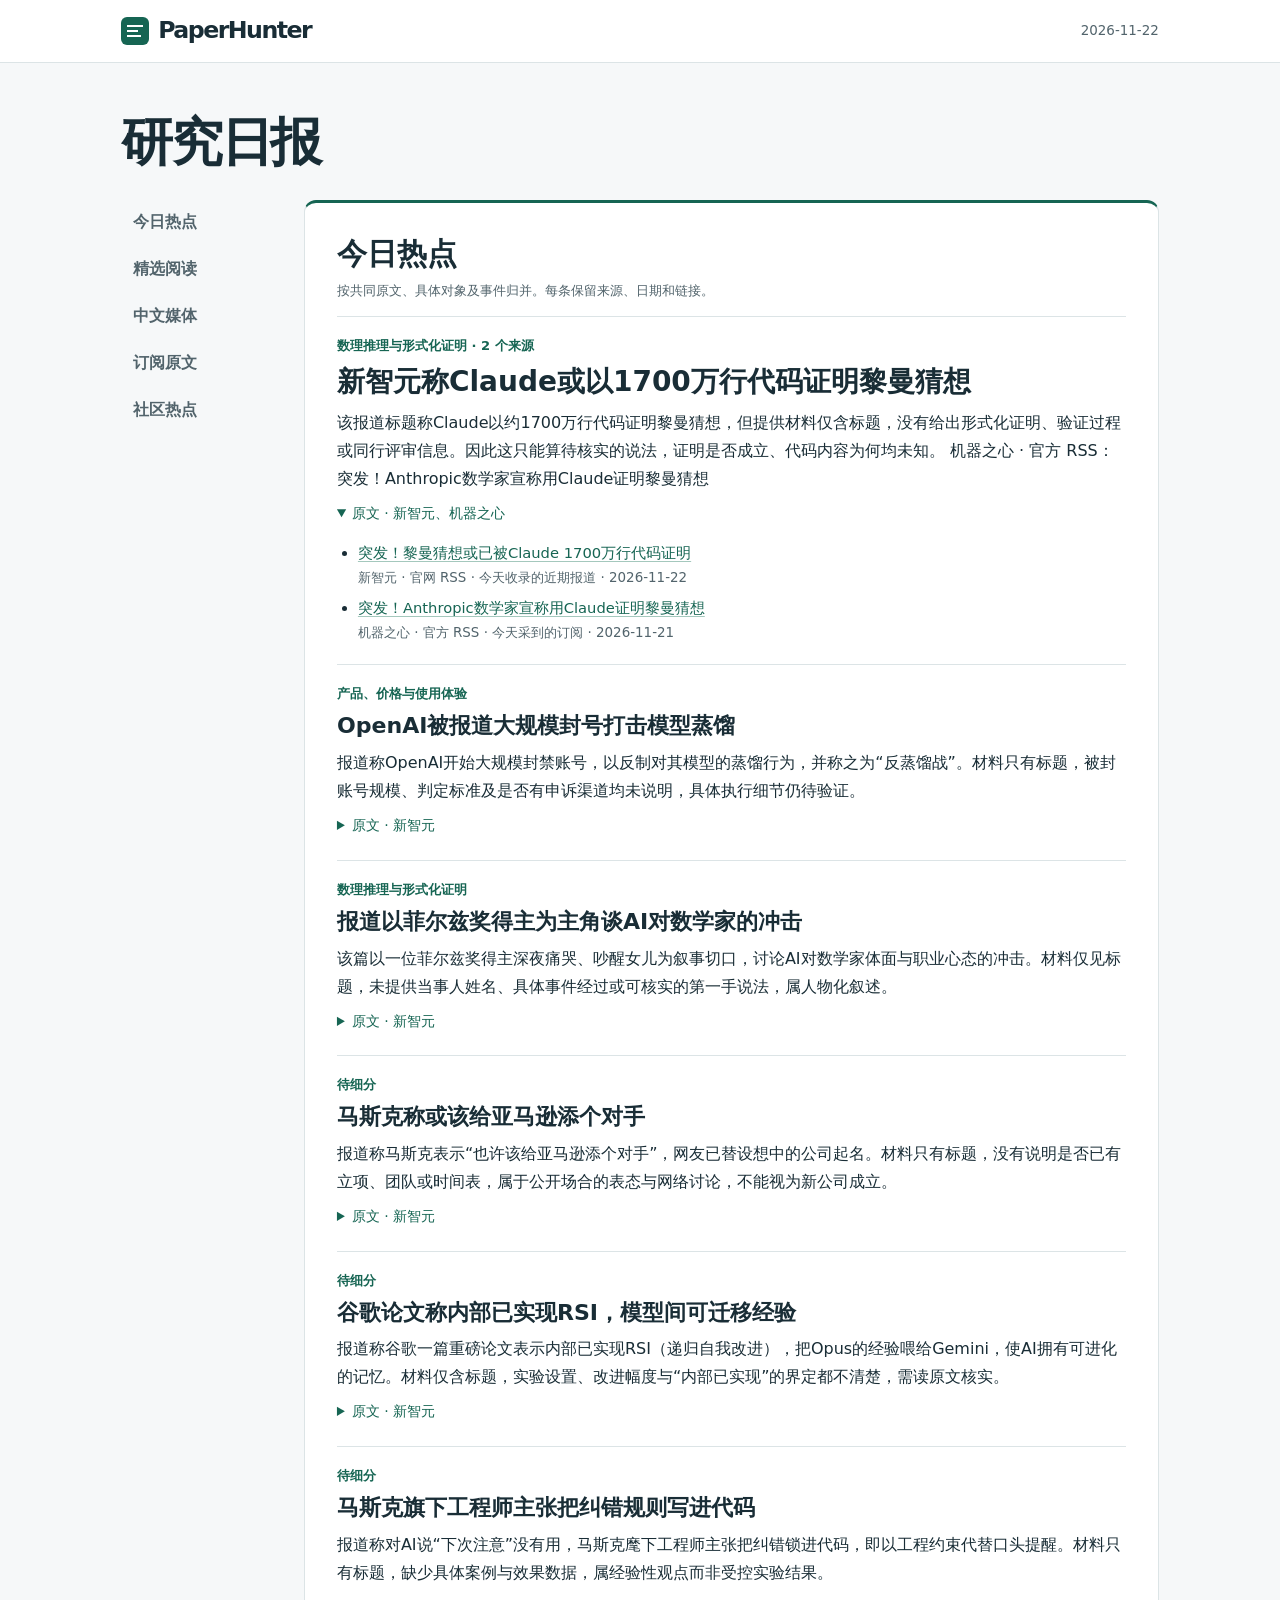
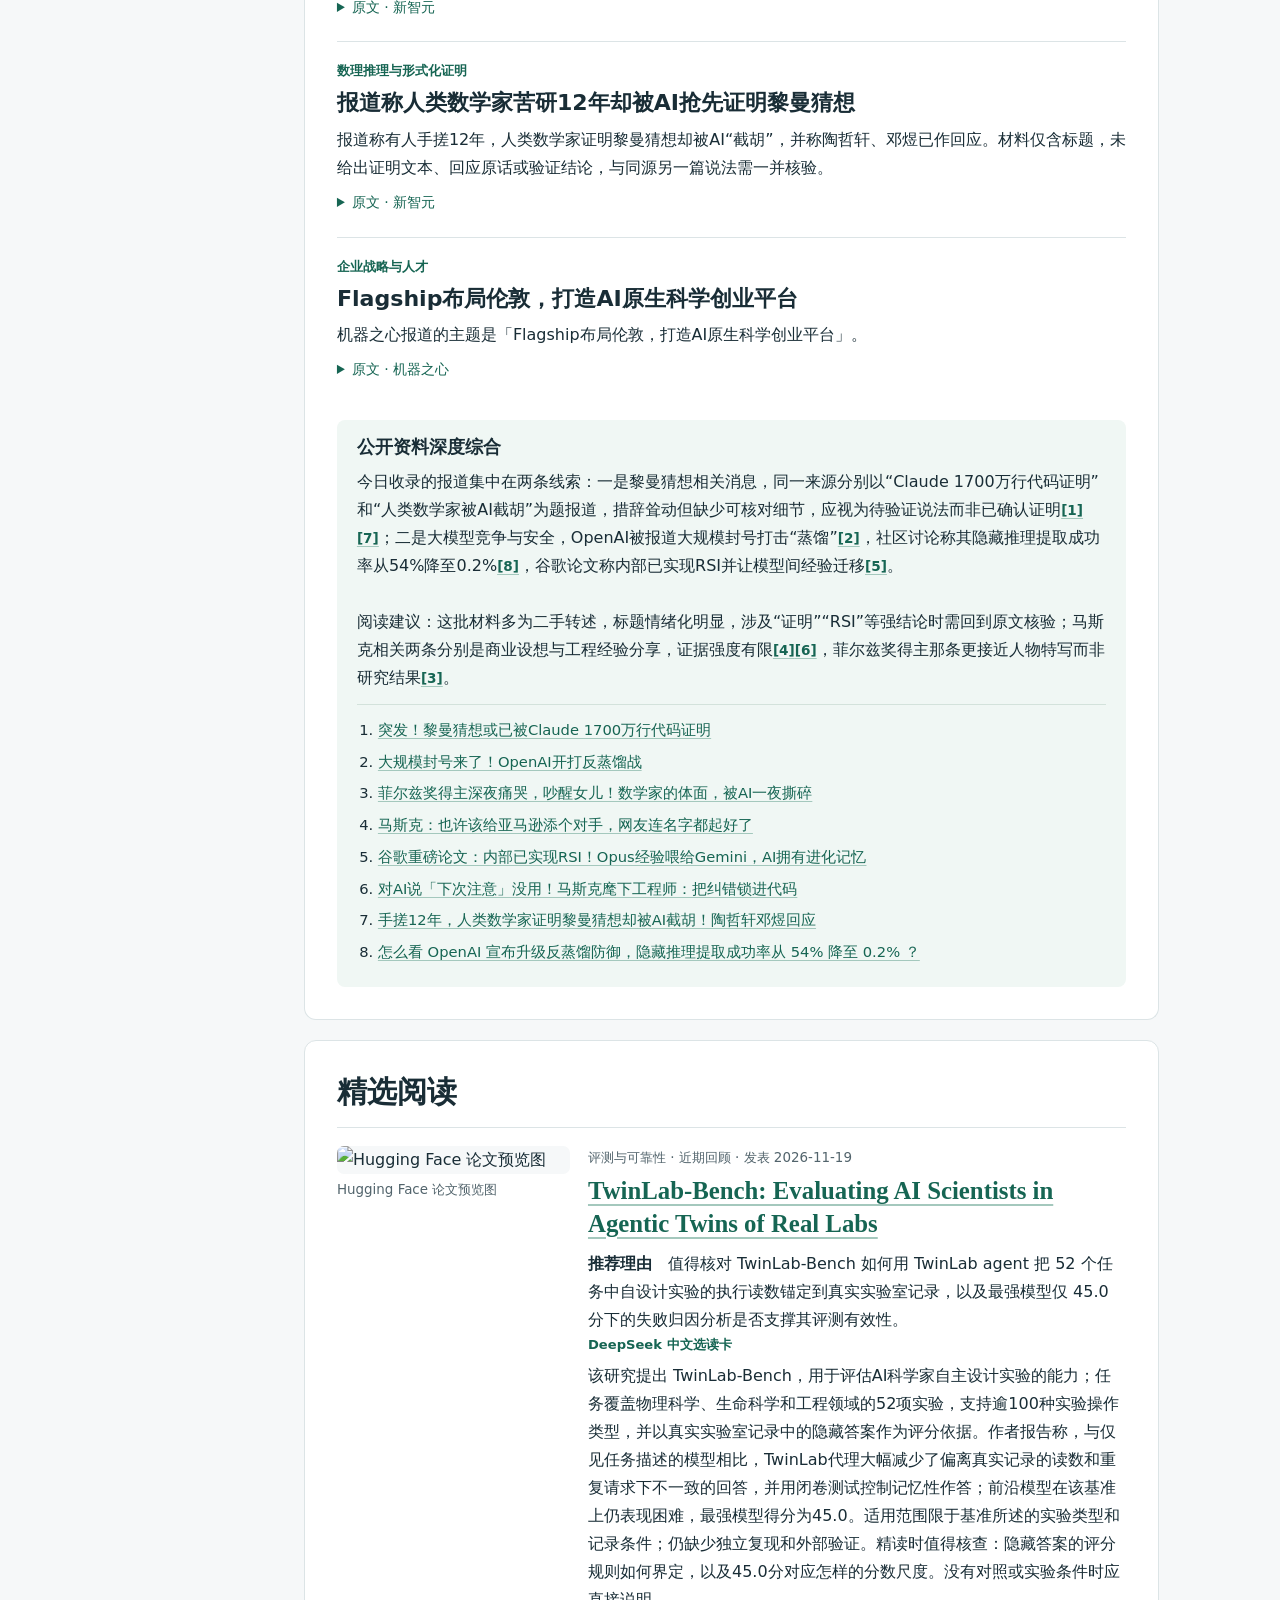
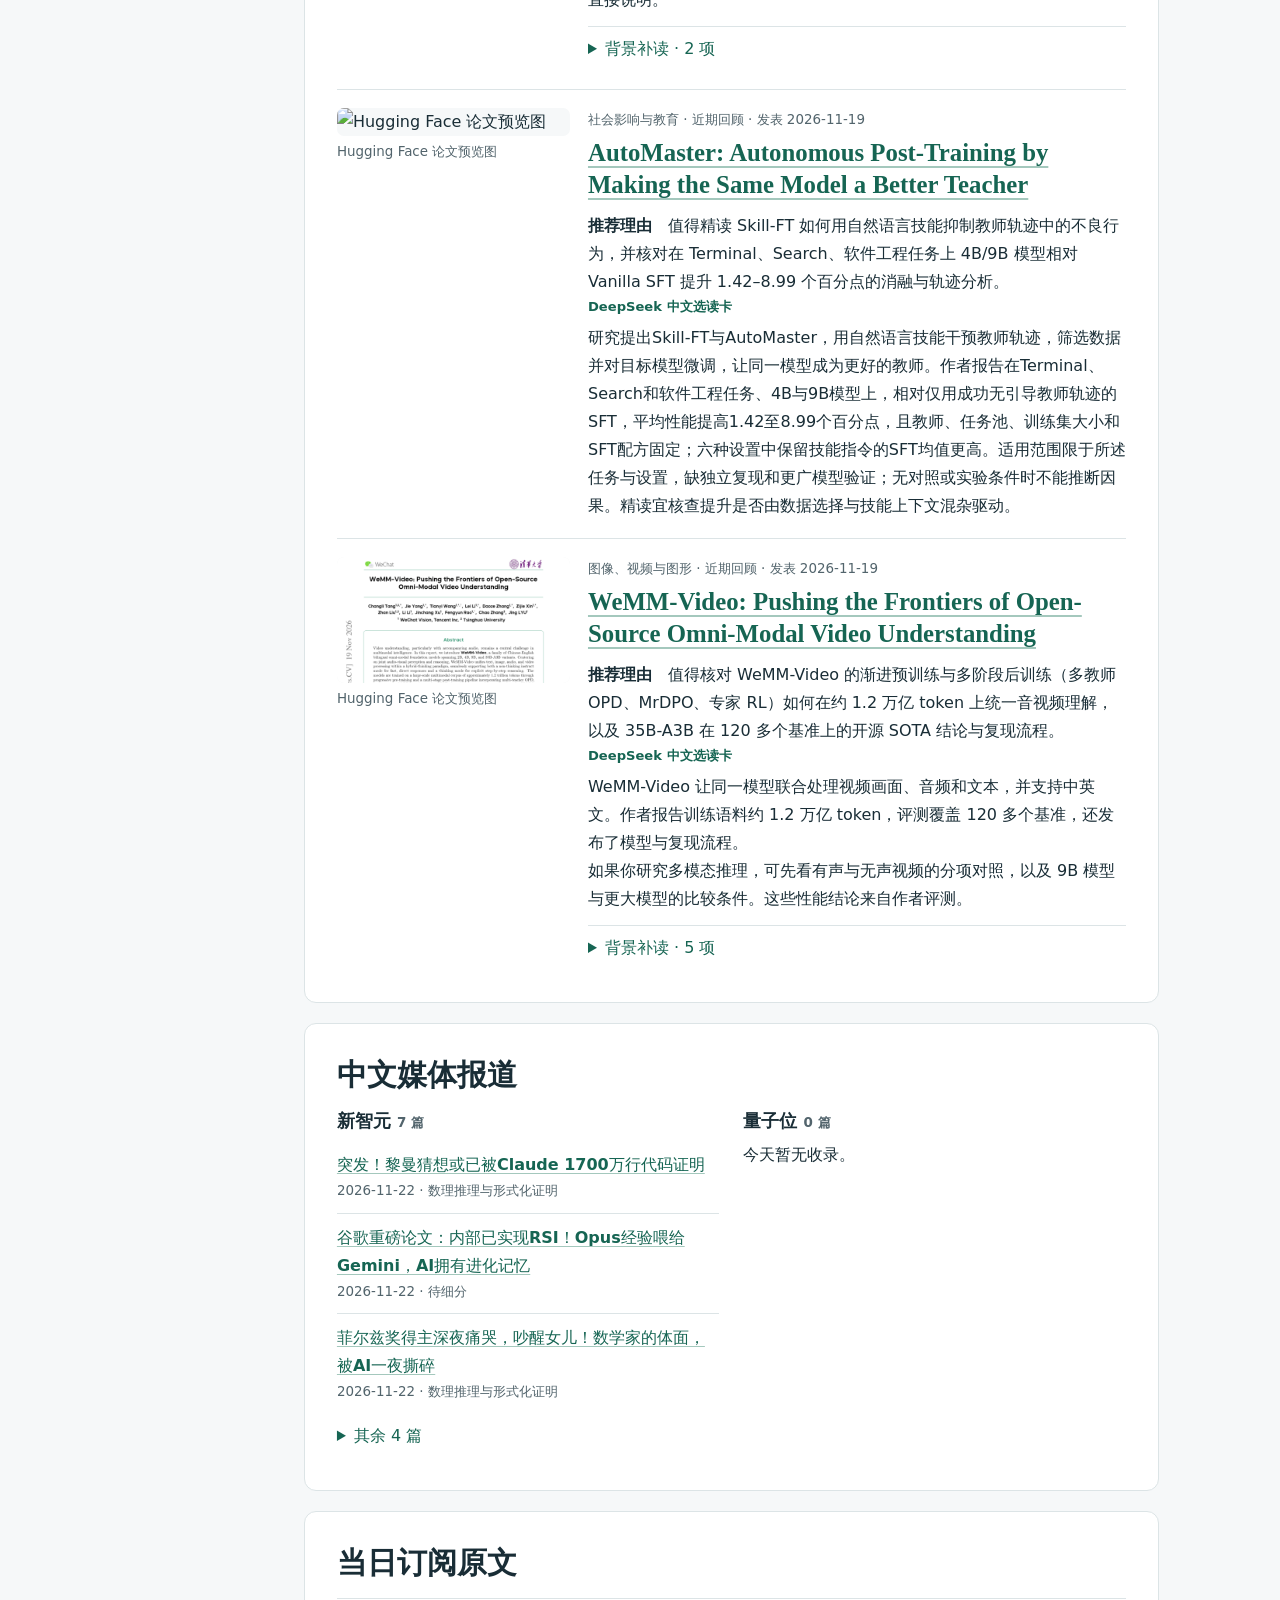
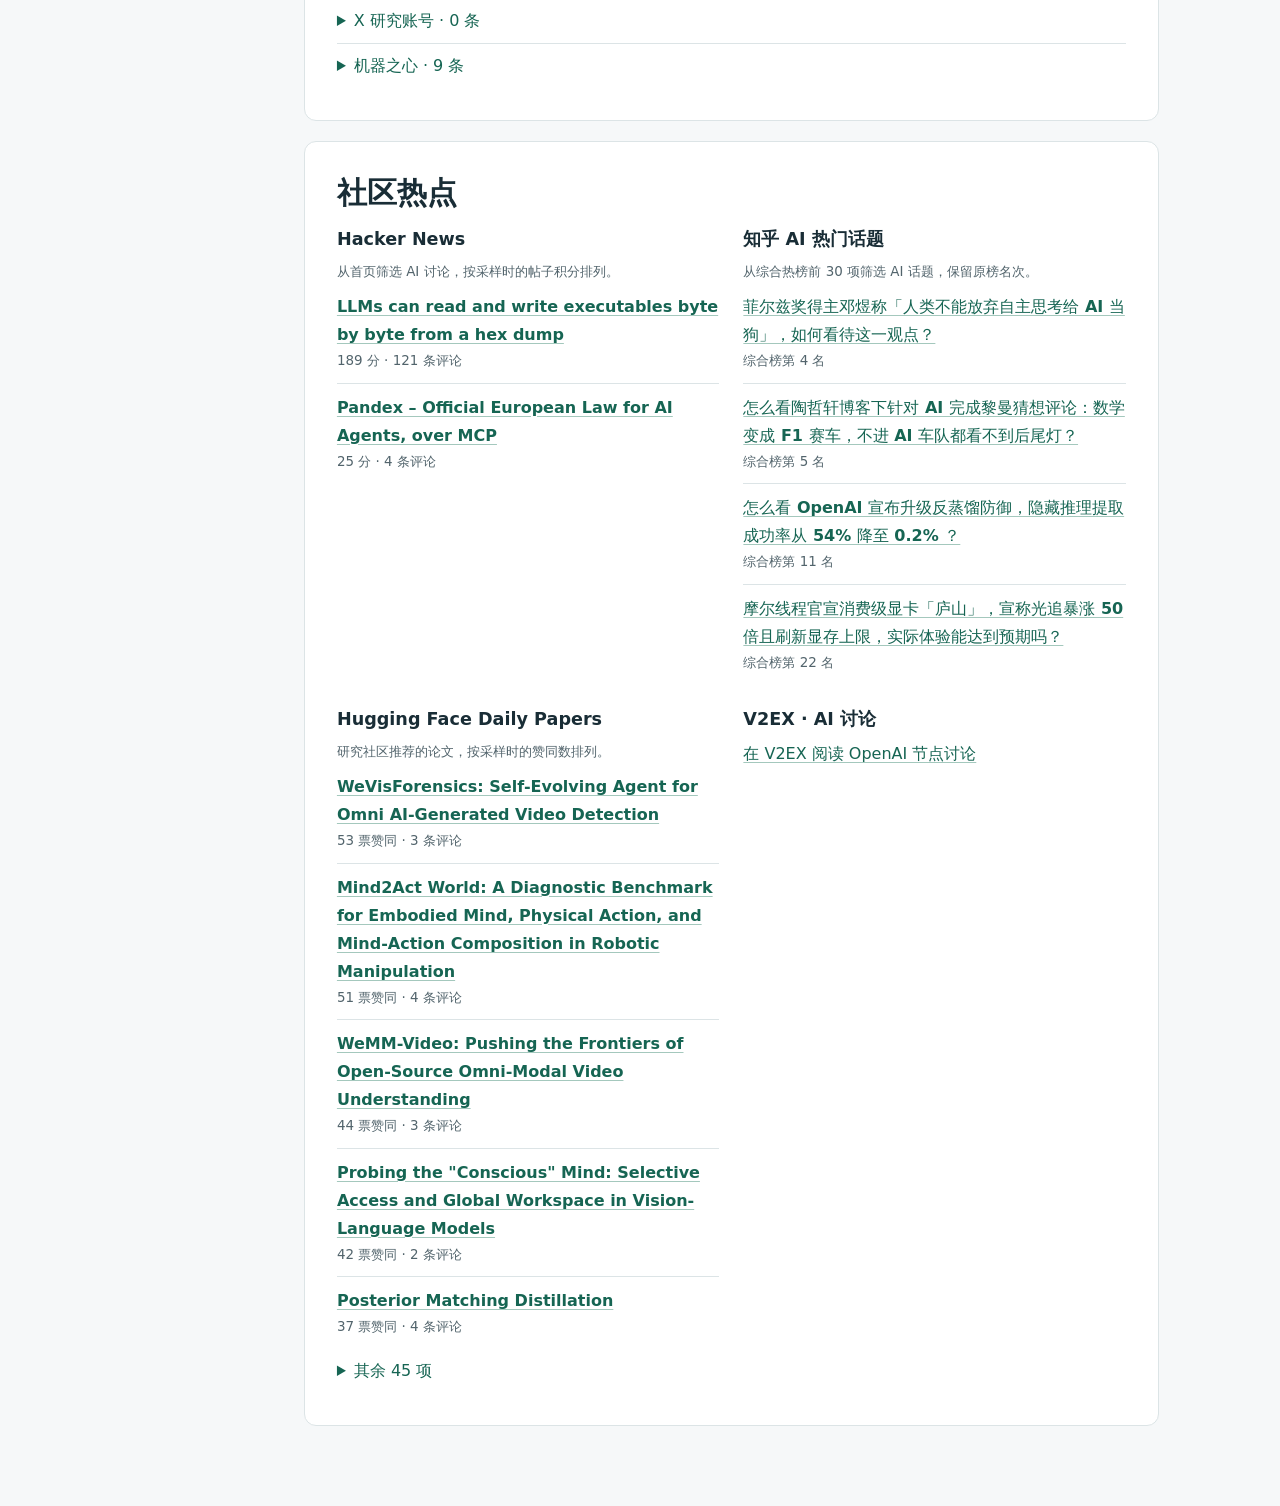
==== commit a590ab8c: "Publish the complete read-only research workbench, shelf and source coverage" ====
--- a/daily/2026-11-22.html
+++ b/daily/2026-11-22.html
@@ -1,5 +1,5 @@
 <!doctype html><html lang="zh-CN"><head><meta charset="utf-8">
-<meta name="viewport" content="width=device-width,initial-scale=1">
+<meta name="viewport" content="width=device-width,initial-scale=1"><meta name="paperhunter-edition" content="public-reader">
 <meta name="referrer" content="no-referrer"><title>PaperHunter · 2026-11-22</title>
 <style>
 :root {
@@ -97,8 +97,8 @@
 </style></head><body><header class="mast"><div class="wrap"><b>PaperHunter</b>
 <time datetime="2026-11-22">2026-11-22</time></div></header>
 <main class="wrap"><h1>研究日报</h1>
-<div class="edition-layout"><nav aria-label="本期目录"><a href="#events">今日热点</a><a href="#picks">精选阅读</a><a href="#press">中文媒体</a><a href="#community">社区热点</a></nav><div class="edition-body">
-<section class="overview" id="events"><h2>今日热点</h2><p class="meta">按共同原文、具体对象及事件归并。每条保留来源、日期和链接。</p><article class="topic"><p class="topic-meta">数理推理与形式化证明</p><h3>新智元称Claude或以1700万行代码证明黎曼猜想</h3><p>该报道标题称Claude以约1700万行代码证明黎曼猜想，但提供材料仅含标题，没有给出形式化证明、验证过程或同行评审信息。因此这只能算待核实的说法，证明是否成立、代码内容为何均未知。</p><details class="event-originals" open><summary>原文 · 新智元</summary><ul class="citations"><li><a href="https://aiera.com.cn/asi-post.html?id=124791" rel="noreferrer">突发！黎曼猜想或已被Claude 1700万行代码证明</a> <span class="meta">新智元 · 官网 RSS · 今天收录的近期报道 · 2026-11-22</span></li></ul></details></article><article class="topic"><p class="topic-meta">产品、价格与使用体验</p><h3>OpenAI被报道大规模封号打击模型蒸馏</h3><p>报道称OpenAI开始大规模封禁账号，以反制对其模型的蒸馏行为，并称之为“反蒸馏战”。材料只有标题，被封账号规模、判定标准及是否有申诉渠道均未说明，具体执行细节仍待验证。</p><details class="event-originals"><summary>原文 · 新智元</summary><ul class="citations"><li><a href="https://aiera.com.cn/asi-post.html?id=124774" rel="noreferrer">大规模封号来了！OpenAI开打反蒸馏战</a> <span class="meta">新智元 · 官网 RSS · 今天收录的近期报道 · 2026-11-22</span></li></ul></details></article><article class="topic"><p class="topic-meta">数理推理与形式化证明</p><h3>报道以菲尔兹奖得主为主角谈AI对数学家的冲击</h3><p>该篇以一位菲尔兹奖得主深夜痛哭、吵醒女儿为叙事切口，讨论AI对数学家体面与职业心态的冲击。材料仅见标题，未提供当事人姓名、具体事件经过或可核实的第一手说法，属人物化叙述。</p><details class="event-originals"><summary>原文 · 新智元</summary><ul class="citations"><li><a href="https://aiera.com.cn/asi-post.html?id=124761" rel="noreferrer">菲尔兹奖得主深夜痛哭，吵醒女儿！数学家的体面，被AI一夜撕碎</a> <span class="meta">新智元 · 官网 RSS · 今天收录的近期报道 · 2026-11-22</span></li></ul></details></article><article class="topic"><p class="topic-meta">待细分</p><h3>马斯克称或该给亚马逊添个对手</h3><p>报道称马斯克表示“也许该给亚马逊添个对手”，网友已替设想中的公司起名。材料只有标题，没有说明是否已有立项、团队或时间表，属于公开场合的表态与网络讨论，不能视为新公司成立。</p><details class="event-originals"><summary>原文 · 新智元</summary><ul class="citations"><li><a href="https://aiera.com.cn/asi-post.html?id=124745" rel="noreferrer">马斯克：也许该给亚马逊添个对手，网友连名字都起好了</a> <span class="meta">新智元 · 官网 RSS · 今天收录的近期报道 · 2026-11-22</span></li></ul></details></article><article class="topic"><p class="topic-meta">待细分</p><h3>谷歌论文称内部已实现RSI，模型间可迁移经验</h3><p>报道称谷歌一篇重磅论文表示内部已实现RSI（递归自我改进），把Opus的经验喂给Gemini，使AI拥有可进化的记忆。材料仅含标题，实验设置、改进幅度与“内部已实现”的界定都不清楚，需读原文核实。</p><details class="event-originals"><summary>原文 · 新智元</summary><ul class="citations"><li><a href="https://aiera.com.cn/asi-post.html?id=124732" rel="noreferrer">谷歌重磅论文：内部已实现RSI！Opus经验喂给Gemini，AI拥有进化记忆</a> <span class="meta">新智元 · 官网 RSS · 今天收录的近期报道 · 2026-11-22</span></li></ul></details></article><article class="topic"><p class="topic-meta">待细分</p><h3>马斯克旗下工程师主张把纠错规则写进代码</h3><p>报道称对AI说“下次注意”没有用，马斯克麾下工程师主张把纠错锁进代码，即以工程约束代替口头提醒。材料只有标题，缺少具体案例与效果数据，属经验性观点而非受控实验结果。</p><details class="event-originals"><summary>原文 · 新智元</summary><ul class="citations"><li><a href="https://aiera.com.cn/asi-post.html?id=124717" rel="noreferrer">对AI说「下次注意」没用！马斯克麾下工程师：把纠错锁进代码</a> <span class="meta">新智元 · 官网 RSS · 今天收录的近期报道 · 2026-11-22</span></li></ul></details></article><article class="topic"><p class="topic-meta">数理推理与形式化证明</p><h3>报道称人类数学家苦研12年却被AI抢先证明黎曼猜想</h3><p>报道称有人手搓12年，人类数学家证明黎曼猜想却被AI“截胡”，并称陶哲轩、邓煜已作回应。材料仅含标题，未给出证明文本、回应原话或验证结论，与同源另一篇说法需一并核验。</p><details class="event-originals"><summary>原文 · 新智元</summary><ul class="citations"><li><a href="https://aiera.com.cn/asi-post.html?id=124705" rel="noreferrer">手搓12年，人类数学家证明黎曼猜想却被AI截胡！陶哲轩邓煜回应</a> <span class="meta">新智元 · 官网 RSS · 今天收录的近期报道 · 2026-11-22</span></li></ul></details></article><article class="topic"><p class="topic-meta">模型架构与训练</p><h3>社区讨论OpenAI反蒸馏后推理提取成功率骤降</h3><p>知乎话题讨论OpenAI宣布升级反蒸馏防御，称隐藏推理提取成功率从54%降至0.2%。该数字来自问题描述，官方方法、测试条件与统计口径未在材料中给出，降幅的可复现性仍待验证。</p><details class="event-originals"><summary>原文 · 知乎</summary><ul class="citations"><li><a href="https://www.zhihu.com/question/2107430398359885371" rel="noreferrer">怎么看 OpenAI 宣布升级反蒸馏防御，隐藏推理提取成功率从 54% 降至 0.2% ？</a> <span class="meta">知乎 · AI 热门话题 · 今天采到的讨论</span></li></ul></details></article><div class="analysis"><h3>公开资料深度综合</h3><p class="body">今日收录的报道集中在两条线索：一是黎曼猜想相关消息，同一来源分别以“Claude 1700万行代码证明”和“人类数学家被AI截胡”为题报道，措辞耸动但缺少可核对细节，应视为待验证说法而非已确认证明<a class="reference" href="#evidence-1" aria-label="查看出处 1">[1]</a><a class="reference" href="#evidence-7" aria-label="查看出处 7">[7]</a>；二是大模型竞争与安全，OpenAI被报道大规模封号打击“蒸馏”<a class="reference" href="#evidence-2" aria-label="查看出处 2">[2]</a>，社区讨论称其隐藏推理提取成功率从54%降至0.2%<a class="reference" href="#evidence-8" aria-label="查看出处 8">[8]</a>，谷歌论文称内部已实现RSI并让模型间经验迁移<a class="reference" href="#evidence-5" aria-label="查看出处 5">[5]</a>。
+<div class="edition-layout"><nav aria-label="本期目录"><a href="#events">今日热点</a><a href="#picks">精选阅读</a><a href="#press">中文媒体</a><a href="#subscriptions">订阅原文</a><a href="#community">社区热点</a></nav><div class="edition-body">
+<section class="overview" id="events"><h2>今日热点</h2><p class="meta">按共同原文、具体对象及事件归并。每条保留来源、日期和链接。</p><article class="topic"><p class="topic-meta">数理推理与形式化证明 · 2 个来源</p><h3>新智元称Claude或以1700万行代码证明黎曼猜想</h3><p>该报道标题称Claude以约1700万行代码证明黎曼猜想，但提供材料仅含标题，没有给出形式化证明、验证过程或同行评审信息。因此这只能算待核实的说法，证明是否成立、代码内容为何均未知。 机器之心 · 官方 RSS：突发！Anthropic数学家宣称用Claude证明黎曼猜想</p><details class="event-originals" open><summary>原文 · 新智元、机器之心</summary><ul class="citations"><li><a href="https://aiera.com.cn/asi-post.html?id=124791" rel="noreferrer">突发！黎曼猜想或已被Claude 1700万行代码证明</a> <span class="meta">新智元 · 官网 RSS · 今天收录的近期报道 · 2026-11-22</span></li><li><a href="https://www.jiqizhixin.com/articles/2026-11-21-2" rel="noreferrer">突发！Anthropic数学家宣称用Claude证明黎曼猜想</a> <span class="meta">机器之心 · 官方 RSS · 今天采到的订阅 · 2026-11-21</span></li></ul></details></article><article class="topic"><p class="topic-meta">产品、价格与使用体验</p><h3>OpenAI被报道大规模封号打击模型蒸馏</h3><p>报道称OpenAI开始大规模封禁账号，以反制对其模型的蒸馏行为，并称之为“反蒸馏战”。材料只有标题，被封账号规模、判定标准及是否有申诉渠道均未说明，具体执行细节仍待验证。</p><details class="event-originals"><summary>原文 · 新智元</summary><ul class="citations"><li><a href="https://aiera.com.cn/asi-post.html?id=124774" rel="noreferrer">大规模封号来了！OpenAI开打反蒸馏战</a> <span class="meta">新智元 · 官网 RSS · 今天收录的近期报道 · 2026-11-22</span></li></ul></details></article><article class="topic"><p class="topic-meta">数理推理与形式化证明</p><h3>报道以菲尔兹奖得主为主角谈AI对数学家的冲击</h3><p>该篇以一位菲尔兹奖得主深夜痛哭、吵醒女儿为叙事切口，讨论AI对数学家体面与职业心态的冲击。材料仅见标题，未提供当事人姓名、具体事件经过或可核实的第一手说法，属人物化叙述。</p><details class="event-originals"><summary>原文 · 新智元</summary><ul class="citations"><li><a href="https://aiera.com.cn/asi-post.html?id=124761" rel="noreferrer">菲尔兹奖得主深夜痛哭，吵醒女儿！数学家的体面，被AI一夜撕碎</a> <span class="meta">新智元 · 官网 RSS · 今天收录的近期报道 · 2026-11-22</span></li></ul></details></article><article class="topic"><p class="topic-meta">待细分</p><h3>马斯克称或该给亚马逊添个对手</h3><p>报道称马斯克表示“也许该给亚马逊添个对手”，网友已替设想中的公司起名。材料只有标题，没有说明是否已有立项、团队或时间表，属于公开场合的表态与网络讨论，不能视为新公司成立。</p><details class="event-originals"><summary>原文 · 新智元</summary><ul class="citations"><li><a href="https://aiera.com.cn/asi-post.html?id=124745" rel="noreferrer">马斯克：也许该给亚马逊添个对手，网友连名字都起好了</a> <span class="meta">新智元 · 官网 RSS · 今天收录的近期报道 · 2026-11-22</span></li></ul></details></article><article class="topic"><p class="topic-meta">待细分</p><h3>谷歌论文称内部已实现RSI，模型间可迁移经验</h3><p>报道称谷歌一篇重磅论文表示内部已实现RSI（递归自我改进），把Opus的经验喂给Gemini，使AI拥有可进化的记忆。材料仅含标题，实验设置、改进幅度与“内部已实现”的界定都不清楚，需读原文核实。</p><details class="event-originals"><summary>原文 · 新智元</summary><ul class="citations"><li><a href="https://aiera.com.cn/asi-post.html?id=124732" rel="noreferrer">谷歌重磅论文：内部已实现RSI！Opus经验喂给Gemini，AI拥有进化记忆</a> <span class="meta">新智元 · 官网 RSS · 今天收录的近期报道 · 2026-11-22</span></li></ul></details></article><article class="topic"><p class="topic-meta">待细分</p><h3>马斯克旗下工程师主张把纠错规则写进代码</h3><p>报道称对AI说“下次注意”没有用，马斯克麾下工程师主张把纠错锁进代码，即以工程约束代替口头提醒。材料只有标题，缺少具体案例与效果数据，属经验性观点而非受控实验结果。</p><details class="event-originals"><summary>原文 · 新智元</summary><ul class="citations"><li><a href="https://aiera.com.cn/asi-post.html?id=124717" rel="noreferrer">对AI说「下次注意」没用！马斯克麾下工程师：把纠错锁进代码</a> <span class="meta">新智元 · 官网 RSS · 今天收录的近期报道 · 2026-11-22</span></li></ul></details></article><article class="topic"><p class="topic-meta">数理推理与形式化证明</p><h3>报道称人类数学家苦研12年却被AI抢先证明黎曼猜想</h3><p>报道称有人手搓12年，人类数学家证明黎曼猜想却被AI“截胡”，并称陶哲轩、邓煜已作回应。材料仅含标题，未给出证明文本、回应原话或验证结论，与同源另一篇说法需一并核验。</p><details class="event-originals"><summary>原文 · 新智元</summary><ul class="citations"><li><a href="https://aiera.com.cn/asi-post.html?id=124705" rel="noreferrer">手搓12年，人类数学家证明黎曼猜想却被AI截胡！陶哲轩邓煜回应</a> <span class="meta">新智元 · 官网 RSS · 今天收录的近期报道 · 2026-11-22</span></li></ul></details></article><article class="topic"><p class="topic-meta">企业战略与人才</p><h3>Flagship布局伦敦，打造AI原生科学创业平台</h3><p>机器之心报道的主题是「Flagship布局伦敦，打造AI原生科学创业平台」。</p><details class="event-originals"><summary>原文 · 机器之心</summary><ul class="citations"><li><a href="https://www.jiqizhixin.com/articles/2026-11-21-9" rel="noreferrer">Flagship布局伦敦，打造AI原生科学创业平台</a> <span class="meta">机器之心 · 官方 RSS · 今天采到的订阅 · 2026-11-21</span></li></ul></details></article><div class="analysis"><h3>公开资料深度综合</h3><p class="body">今日收录的报道集中在两条线索：一是黎曼猜想相关消息，同一来源分别以“Claude 1700万行代码证明”和“人类数学家被AI截胡”为题报道，措辞耸动但缺少可核对细节，应视为待验证说法而非已确认证明<a class="reference" href="#evidence-1" aria-label="查看出处 1">[1]</a><a class="reference" href="#evidence-7" aria-label="查看出处 7">[7]</a>；二是大模型竞争与安全，OpenAI被报道大规模封号打击“蒸馏”<a class="reference" href="#evidence-2" aria-label="查看出处 2">[2]</a>，社区讨论称其隐藏推理提取成功率从54%降至0.2%<a class="reference" href="#evidence-8" aria-label="查看出处 8">[8]</a>，谷歌论文称内部已实现RSI并让模型间经验迁移<a class="reference" href="#evidence-5" aria-label="查看出处 5">[5]</a>。
 
-阅读建议：这批材料多为二手转述，标题情绪化明显，涉及“证明”“RSI”等强结论时需回到原文核验；马斯克相关两条分别是商业设想与工程经验分享，证据强度有限<a class="reference" href="#evidence-4" aria-label="查看出处 4">[4]</a><a class="reference" href="#evidence-6" aria-label="查看出处 6">[6]</a>，菲尔兹奖得主那条更接近人物特写而非研究结果<a class="reference" href="#evidence-3" aria-label="查看出处 3">[3]</a>。</p><ol class="citations"><li id="evidence-1"><a href="https://aiera.com.cn/asi-post.html?id=124791" rel="noreferrer">突发！黎曼猜想或已被Claude 1700万行代码证明</a></li><li id="evidence-2"><a href="https://aiera.com.cn/asi-post.html?id=124774" rel="noreferrer">大规模封号来了！OpenAI开打反蒸馏战</a></li><li id="evidence-3"><a href="https://aiera.com.cn/asi-post.html?id=124761" rel="noreferrer">菲尔兹奖得主深夜痛哭，吵醒女儿！数学家的体面，被AI一夜撕碎</a></li><li id="evidence-4"><a href="https://aiera.com.cn/asi-post.html?id=124745" rel="noreferrer">马斯克：也许该给亚马逊添个对手，网友连名字都起好了</a></li><li id="evidence-5"><a href="https://aiera.com.cn/asi-post.html?id=124732" rel="noreferrer">谷歌重磅论文：内部已实现RSI！Opus经验喂给Gemini，AI拥有进化记忆</a></li><li id="evidence-6"><a href="https://aiera.com.cn/asi-post.html?id=124717" rel="noreferrer">对AI说「下次注意」没用！马斯克麾下工程师：把纠错锁进代码</a></li><li id="evidence-7"><a href="https://aiera.com.cn/asi-post.html?id=124705" rel="noreferrer">手搓12年，人类数学家证明黎曼猜想却被AI截胡！陶哲轩邓煜回应</a></li><li id="evidence-8"><a href="https://www.zhihu.com/question/2107430398359885371" rel="noreferrer">怎么看 OpenAI 宣布升级反蒸馏防御，隐藏推理提取成功率从 54% 降至 0.2% ？</a></li></ol></div></section><section class="picks" id="picks"><h2>精选阅读</h2><article class="pick"><figure class="cover"><img src="https://cdn-thumbnails.huggingface.co/social-thumbnails/papers/2611.26248.png" loading="lazy" referrerpolicy="no-referrer" alt="Hugging Face 论文预览图"><figcaption>Hugging Face 论文预览图</figcaption></figure><div><p class="meta">评测与可靠性 · 近期回顾 · 发表 2026-11-19</p><h3><a href="https://arxiv.org/abs/2611.26248" rel="noreferrer">TwinLab-Bench: Evaluating AI Scientists in Agentic Twins of Real Labs</a></h3><p class="body"><strong>推荐理由</strong>　值得核对 TwinLab-Bench 如何用 TwinLab agent 把 52 个任务中自设计实验的执行读数锚定到真实实验室记录，以及最强模型仅 45.0 分下的失败归因分析是否支撑其评测有效性。</p><p class="cap">DeepSeek 中文选读卡</p><p class="body">该研究提出 TwinLab-Bench，用于评估AI科学家自主设计实验的能力；任务覆盖物理科学、生命科学和工程领域的52项实验，支持逾100种实验操作类型，并以真实实验室记录中的隐藏答案作为评分依据。作者报告称，与仅见任务描述的模型相比，TwinLab代理大幅减少了偏离真实记录的读数和重复请求下不一致的回答，并用闭卷测试控制记忆性作答；前沿模型在该基准上仍表现困难，最强模型得分为45.0。适用范围限于基准所述的实验类型和记录条件；仍缺少独立复现和外部验证。精读时值得核查：隐藏答案的评分规则如何界定，以及45.0分对应怎样的分数尺度。没有对照或实验条件时应直接说明。</p></div></article><article class="pick"><figure class="cover"><img src="https://cdn-thumbnails.huggingface.co/social-thumbnails/papers/2611.26510.png" loading="lazy" referrerpolicy="no-referrer" alt="Hugging Face 论文预览图"><figcaption>Hugging Face 论文预览图</figcaption></figure><div><p class="meta">社会影响与教育 · 近期回顾 · 发表 2026-11-19</p><h3><a href="https://arxiv.org/abs/2611.26510" rel="noreferrer">AutoMaster: Autonomous Post-Training by Making the Same Model a Better Teacher</a></h3><p class="body"><strong>推荐理由</strong>　值得精读 Skill-FT 如何用自然语言技能抑制教师轨迹中的不良行为，并核对在 Terminal、Search、软件工程任务上 4B/9B 模型相对 Vanilla SFT 提升 1.42–8.99 个百分点的消融与轨迹分析。</p><p class="cap">DeepSeek 中文选读卡</p><p class="body">研究提出Skill-FT与AutoMaster，用自然语言技能干预教师轨迹，筛选数据并对目标模型微调，让同一模型成为更好的教师。作者报告在Terminal、Search和软件工程任务、4B与9B模型上，相对仅用成功无引导教师轨迹的SFT，平均性能提高1.42至8.99个百分点，且教师、任务池、训练集大小和SFT配方固定；六种设置中保留技能指令的SFT均值更高。适用范围限于所述任务与设置，缺独立复现和更广模型验证；无对照或实验条件时不能推断因果。精读宜核查提升是否由数据选择与技能上下文混杂驱动。</p></div></article><article class="pick"><figure class="cover"><img src="../media/ced7304ab7b23326fe196d8a59032172c98373aac1a676632d872e70b5802e57.png" loading="lazy" referrerpolicy="no-referrer" alt="Hugging Face 论文预览图"><figcaption>Hugging Face 论文预览图</figcaption></figure><div><p class="meta">图像、视频与图形 · 近期回顾 · 发表 2026-11-19</p><h3><a href="https://arxiv.org/abs/2611.26409" rel="noreferrer">WeMM-Video: Pushing the Frontiers of Open-Source Omni-Modal Video Understanding</a></h3><p class="body"><strong>推荐理由</strong>　值得核对 WeMM-Video 的渐进预训练与多阶段后训练（多教师 OPD、MrDPO、专家 RL）如何在约 1.2 万亿 token 上统一音视频理解，以及 35B-A3B 在 120 多个基准上的开源 SOTA 结论与复现流程。</p><p class="cap">DeepSeek 中文选读卡</p><p class="body">WeMM-Video 让同一模型联合处理视频画面、音频和文本，并支持中英文。作者报告训练语料约 1.2 万亿 token，评测覆盖 120 多个基准，还发布了模型与复现流程。
-如果你研究多模态推理，可先看有声与无声视频的分项对照，以及 9B 模型与更大模型的比较条件。这些性能结论来自作者评测。</p><details class="reading-guide"><summary>背景补读 · 5 项</summary><p>视频理解同时考察画面、声音和事件顺序。阅读评测时，可留意答案是否必须依赖时间变化，还是仅凭一帧就能猜中。</p><ul><li><span class="meta">原文参考 · arXiv · 原文文献表</span><br><a href="https://arxiv.org/abs/2610.18829" rel="noreferrer">OmniCompass: A Holistic Benchmark for Omni-Modal Video Grounding and Understanding</a><p>作者在参考文献 [62] 中列出了这项工作。OmniCompass 分开考察视觉与视听联合证据，要求回答目标出现的时间、位置或内容。可用来理解论文所说的全模态能力。</p></li><li><span class="meta">原文参考 · arXiv · 原文文献表</span><br><a href="https://arxiv.org/abs/2410.10818" rel="noreferrer">TemporalBench: Benchmarking Fine-grained Temporal Understanding for Multimodal Video Models</a><p>作者在参考文献 [6] 中列出了这项工作。TemporalBench 用事件顺序、动作次数等问题考察时间理解，可检查模型是否真正用到了视频的变化。</p></li><li><span class="meta">原文参考 · arXiv · 原文文献表</span><br><a href="https://arxiv.org/abs/2604.05015" rel="noreferrer">Video-MME-v2: Towards the Next Stage in Benchmarks for Comprehensive Video Understanding</a><p>作者在参考文献 [27] 中列出了这项工作。它与本文共同讨论understanding、video，可对照两篇所用任务和评测条件。</p></li><li><span class="meta">概念入门 · Stanford CS231n</span><br><a href="https://cs231n.stanford.edu/slides/2025/lecture_10.pdf" rel="noreferrer">CS231n · Video Understanding 课件</a><p>视频理解同时考察画面、声音和事件顺序。阅读评测时，可留意答案是否必须依赖时间变化，还是仅凭一帧就能猜中。</p></li><li><span class="meta">讲解视频 · Stanford Online</span><br><a href="https://www.youtube.com/watch?v=wElqklprhPE" rel="noreferrer">CS231N · Lecture 10: Video Understanding</a><p>有公开出处的英文主题讲解，可先补概念，再回到当前条目。</p></li></ul></details></div></article></section><section id="press"><h2>中文媒体报道</h2><div class="channels press"><div><h3>新智元 <small class="meta">7 篇</small></h3><ul><li><a href="https://aiera.com.cn/asi-post.html?id=124791" rel="noreferrer">突发！黎曼猜想或已被Claude 1700万行代码证明</a><small class="meta">2026-11-22 · 数理推理与形式化证明</small></li><li><a href="https://aiera.com.cn/asi-post.html?id=124732" rel="noreferrer">谷歌重磅论文：内部已实现RSI！Opus经验喂给Gemini，AI拥有进化记忆</a><small class="meta">2026-11-22 · 待细分</small></li><li><a href="https://aiera.com.cn/asi-post.html?id=124761" rel="noreferrer">菲尔兹奖得主深夜痛哭，吵醒女儿！数学家的体面，被AI一夜撕碎</a><small class="meta">2026-11-22 · 数理推理与形式化证明</small></li></ul><details><summary>其余 4 篇</summary><ul><li><a href="https://aiera.com.cn/asi-post.html?id=124745" rel="noreferrer">马斯克：也许该给亚马逊添个对手，网友连名字都起好了</a><small class="meta">2026-11-22 · 待细分</small></li><li><a href="https://aiera.com.cn/asi-post.html?id=124705" rel="noreferrer">手搓12年，人类数学家证明黎曼猜想却被AI截胡！陶哲轩邓煜回应</a><small class="meta">2026-11-22 · 数理推理与形式化证明</small></li><li><a href="https://aiera.com.cn/asi-post.html?id=124774" rel="noreferrer">大规模封号来了！OpenAI开打反蒸馏战</a><small class="meta">2026-11-22 · 产品、价格与使用体验</small></li><li><a href="https://aiera.com.cn/asi-post.html?id=124717" rel="noreferrer">对AI说「下次注意」没用！马斯克麾下工程师：把纠错锁进代码</a><small class="meta">2026-11-22 · 待细分</small></li></ul></details></div><div><h3>量子位 <small class="meta">0 篇</small></h3><p>今天暂无收录。</p></div></div></section><section class="community" id="community"><h2>社区热点</h2><div class="channels"><div><h3>Hacker News</h3><p class="meta">从首页筛选 AI 讨论，按采样时的帖子积分排列。</p><ul><li><a href="https://news.ycombinator.com/item?id=50546587" rel="noreferrer">LLMs can read and write executables byte by byte from a hex dump</a> <span class="meta">189 分 · 121 条评论</span></li><li><a href="https://news.ycombinator.com/item?id=50593481" rel="noreferrer">Pandex – Official European Law for AI Agents, over MCP</a> <span class="meta">25 分 · 4 条评论</span></li></ul></div><div><h3>知乎 AI 热门话题</h3><p class="meta">从综合热榜前 30 项筛选 AI 话题，保留原榜名次。</p><ul><li><a href="https://www.zhihu.com/question/2099876169013258150" rel="noreferrer">菲尔兹奖得主邓煜称「人类不能放弃自主思考给 AI 当狗」，如何看待这一观点？</a> <span class="meta">综合榜第 4 名</span></li><li><a href="https://www.zhihu.com/question/2107581968296760732" rel="noreferrer">怎么看陶哲轩博客下针对 AI 完成黎曼猜想评论：数学变成 F1 赛车，不进 AI 车队都看不到后尾灯？</a> <span class="meta">综合榜第 5 名</span></li><li><a href="https://www.zhihu.com/question/2107430398359885371" rel="noreferrer">怎么看 OpenAI 宣布升级反蒸馏防御，隐藏推理提取成功率从 54% 降至 0.2% ？</a> <span class="meta">综合榜第 11 名</span></li><li><a href="https://www.zhihu.com/question/2107187179504006217" rel="noreferrer">摩尔线程官宣消费级显卡「庐山」，宣称光追暴涨 50 倍且刷新显存上限，实际体验能达到预期吗？</a> <span class="meta">综合榜第 22 名</span></li></ul></div><div><h3>Hugging Face Daily Papers</h3><p class="meta">研究社区推荐的论文，按采样时的赞同数排列。</p><ul><li><a href="https://huggingface.co/papers/2611.21373" rel="noreferrer">WeVisForensics: Self-Evolving Agent for Omni AI-Generated Video Detection</a> <span class="meta">53 票赞同 · 3 条评论</span></li><li><a href="https://huggingface.co/papers/2611.26444" rel="noreferrer">Mind2Act World: A Diagnostic Benchmark for Embodied Mind, Physical Action, and Mind-Action Composition in Robotic Manipulation</a> <span class="meta">51 票赞同 · 4 条评论</span></li><li><a href="https://huggingface.co/papers/2611.26409" rel="noreferrer">WeMM-Video: Pushing the Frontiers of Open-Source Omni-Modal Video Understanding</a> <span class="meta">44 票赞同 · 3 条评论</span></li><li><a href="https://huggingface.co/papers/2611.26590" rel="noreferrer">Probing the &quot;Conscious&quot; Mind: Selective Access and Global Workspace in Vision-Language Models</a> <span class="meta">42 票赞同 · 2 条评论</span></li><li><a href="https://huggingface.co/papers/2611.26629" rel="noreferrer">Posterior Matching Distillation</a> <span class="meta">37 票赞同 · 4 条评论</span></li></ul><details><summary>其余 45 项</summary><ul><li><a href="https://huggingface.co/papers/2611.26595" rel="noreferrer">Coda-DaVinci: Reimagining Video Generation with Code2Video</a> <span class="meta">35 票赞同 · 4 条评论</span></li><li><a href="https://huggingface.co/papers/2611.21383" rel="noreferrer">The Mask Is Not the Object: Volumetric Supervision for 3D Gaussian Segmentation</a> <span class="meta">32 票赞同 · 4 条评论</span></li><li><a href="https://huggingface.co/papers/2611.26603" rel="noreferrer">Depth Pro 2: Sharp and Temporally Consistent Metric Monocular Depth</a> <span class="meta">31 票赞同 · 2 条评论</span></li><li><a href="https://huggingface.co/papers/2611.26107" rel="noreferrer">HiUni: Harmonizing Understanding and Generation in Shared Visual Space</a> <span class="meta">25 票赞同 · 2 条评论</span></li><li><a href="https://huggingface.co/papers/2611.26380" rel="noreferrer">EgoCaptioner: Towards Comprehensive and Fine-Grained Egocentric Video Captioning</a> <span class="meta">25 票赞同 · 2 条评论</span></li><li><a href="https://huggingface.co/papers/2611.26073" rel="noreferrer">AltRA-Test: An Alternative Annotator Test for LLM Judges Without Shared Annotators</a> <span class="meta">23 票赞同 · 3 条评论</span></li><li><a href="https://huggingface.co/papers/2611.25387" rel="noreferrer">TuringSpace: Grounding Spatial Intelligence in Action with Interactive CAPTCHAs</a> <span class="meta">23 票赞同 · 2 条评论</span></li><li><a href="https://huggingface.co/papers/2611.26414" rel="noreferrer">ZeroVLN: Learning to Navigate without Supervised Fine-Tuning of the VLM Brain</a> <span class="meta">22 票赞同 · 2 条评论</span></li><li><a href="https://huggingface.co/papers/2611.26268" rel="noreferrer">Accelerating Mixture of Block Attention via Dynamic Routing, KV-Centric Execution and Runtime Pipelining</a> <span class="meta">18 票赞同 · 3 条评论</span></li><li><a href="https://huggingface.co/papers/2611.26627" rel="noreferrer">RL Post-Training in Diffusion Transformers Is Activation Steering</a> <span class="meta">17 票赞同 · 2 条评论</span></li><li><a href="https://huggingface.co/papers/2611.24011" rel="noreferrer">WAM-Policy: World Action Models with On-Policy Distillation for Quadrupedal Loco-Manipulation</a> <span class="meta">16 票赞同 · 2 条评论</span></li><li><a href="https://huggingface.co/papers/2611.26408" rel="noreferrer">Training Vision Models for LLM-Driven Weight-Space Programming</a> <span class="meta">15 票赞同 · 2 条评论</span></li><li><a href="https://huggingface.co/papers/2611.25980" rel="noreferrer">Learning What Actions Change: Action Effect Matching for Dynamics-Faithful World Models</a> <span class="meta">15 票赞同 · 2 条评论</span></li><li><a href="https://huggingface.co/papers/2611.24193" rel="noreferrer">WM^MLLM: Turning MLLMs into World Models</a> <span class="meta">15 票赞同 · 2 条评论</span></li><li><a href="https://huggingface.co/papers/2611.26510" rel="noreferrer">AutoMaster: Autonomous Post-Training by Making the Same Model a Better Teacher</a> <span class="meta">14 票赞同 · 2 条评论</span></li><li><a href="https://huggingface.co/papers/2611.24809" rel="noreferrer">On-Policy Morphing into Hybrid Attention Models</a> <span class="meta">13 票赞同 · 2 条评论</span></li><li><a href="https://huggingface.co/papers/2611.25567" rel="noreferrer">Online Mistake Detection in Instruction-Conditioned Procedural Video</a> <span class="meta">11 票赞同 · 2 条评论</span></li><li><a href="https://huggingface.co/papers/2611.19230" rel="noreferrer">CompoundingKernel: Self-Improving from Zero to First</a> <span class="meta">11 票赞同 · 2 条评论</span></li><li><a href="https://huggingface.co/papers/2611.26286" rel="noreferrer">Twice-Told Critiques: Claim-Level Homogenization of Peer Review in the LLM Era</a> <span class="meta">10 票赞同 · 2 条评论</span></li><li><a href="https://huggingface.co/papers/2611.22666" rel="noreferrer">VSpark: Speculative Decoding for Autoregressive Vision-Language-Action Models</a> <span class="meta">10 票赞同 · 3 条评论</span></li><li><a href="https://huggingface.co/papers/2611.25279" rel="noreferrer">Accord: Universal Online Metric Localization and Dense Mapping from one Camera and an IMU</a> <span class="meta">9 票赞同 · 3 条评论</span></li><li><a href="https://huggingface.co/papers/2611.20455" rel="noreferrer">Embeddings vs. Grep: Rethinking the Dense Advantage in Code Search</a> <span class="meta">9 票赞同 · 5 条评论</span></li><li><a href="https://huggingface.co/papers/2611.21885" rel="noreferrer">Language Models Can Rewrite Their Own Weights</a> <span class="meta">8 票赞同 · 2 条评论</span></li><li><a href="https://huggingface.co/papers/2611.26239" rel="noreferrer">Teaching Vision-Language-Action Models to Stop Safely</a> <span class="meta">7 票赞同 · 2 条评论</span></li><li><a href="https://huggingface.co/papers/2611.21053" rel="noreferrer">System 1 agents: a method for local, reliable and fast agentic AI</a> <span class="meta">6 票赞同 · 6 条评论</span></li><li><a href="https://huggingface.co/papers/2611.26450" rel="noreferrer">A CPU Inside an LLM: Zero-Gradient Compilation of Exact Circuits into Pretrained Weights</a> <span class="meta">5 票赞同 · 2 条评论</span></li><li><a href="https://huggingface.co/papers/2611.19499" rel="noreferrer">Do Probing and Steering Favor the Same Directions Within and Across Language Models?</a> <span class="meta">5 票赞同 · 3 条评论</span></li><li><a href="https://huggingface.co/papers/2611.26248" rel="noreferrer">TwinLab-Bench: Evaluating AI Scientists in Agentic Twins of Real Labs</a> <span class="meta">5 票赞同 · 2 条评论</span></li><li><a href="https://huggingface.co/papers/2611.23835" rel="noreferrer">NarrowSpec: Draft Hidden Width Need Not Match the Target in Speculative Decoding</a> <span class="meta">5 票赞同 · 2 条评论</span></li><li><a href="https://huggingface.co/papers/2611.25604" rel="noreferrer">PAD: Policy-Aware Data Valuation for Autonomous Driving</a> <span class="meta">4 票赞同 · 2 条评论</span></li><li><a href="https://huggingface.co/papers/2611.26511" rel="noreferrer">Direct3D-V3: Latent-Free Diffusion Transformers in the Native Voxel Domain</a> <span class="meta">4 票赞同 · 2 条评论</span></li><li><a href="https://huggingface.co/papers/2611.25179" rel="noreferrer">Phantom Success, Silent Failure: Auditing the Success Checkers of Simulated Manipulation Benchmarks</a> <span class="meta">4 票赞同 · 5 条评论</span></li><li><a href="https://huggingface.co/papers/2611.26617" rel="noreferrer">One Prior, Two Dynamics: Repurposing Video Diffusion Transformers for Self-Supervised Latent Action Learning</a> <span class="meta">4 票赞同 · 2 条评论</span></li><li><a href="https://huggingface.co/papers/2611.00911" rel="noreferrer">S1CogBench: What System One Decision Models Can and Cannot Do on Cognitive Experiments</a> <span class="meta">4 票赞同 · 3 条评论</span></li><li><a href="https://huggingface.co/papers/2611.26298" rel="noreferrer">DailySafe: Benchmarking Dynamic Safety Awareness in Everyday Multi-Turn Multimodal Interactions</a> <span class="meta">4 票赞同 · 2 条评论</span></li><li><a href="https://huggingface.co/papers/2611.25776" rel="noreferrer">Suppressing the Shortcut Hidden Behind the Gains of VideoLLM Fine-Tuning</a> <span class="meta">4 票赞同 · 2 条评论</span></li><li><a href="https://huggingface.co/papers/2611.25200" rel="noreferrer">Squoosh Bench: Evaluating UX-1 on 318 Historical Website A/B Tests</a> <span class="meta">3 票赞同 · 2 条评论</span></li><li><a href="https://huggingface.co/papers/2611.23875" rel="noreferrer">In Situ Training of Optical Neural Networks by Coding Agents</a> <span class="meta">3 票赞同 · 2 条评论</span></li><li><a href="https://huggingface.co/papers/2611.26540" rel="noreferrer">AURA: AUdio-dRiven streaming Avatar</a> <span class="meta">3 票赞同 · 2 条评论</span></li><li><a href="https://huggingface.co/papers/2611.26232" rel="noreferrer">Time Series Structure Learning with Local Causal Parent Discovery</a> <span class="meta">2 票赞同 · 1 条评论</span></li><li><a href="https://huggingface.co/papers/2611.26211" rel="noreferrer">SpecWM: Turning Verification into Refinement for Streaming World Models</a> <span class="meta">2 票赞同 · 2 条评论</span></li><li><a href="https://huggingface.co/papers/2611.25005" rel="noreferrer">Inhabitant: An Agent Framework for Long-Horizon Human-Scene Interaction with Spatial Control and Quantitative Feedback</a> <span class="meta">2 票赞同 · 2 条评论</span></li><li><a href="https://huggingface.co/papers/2611.15941" rel="noreferrer">Lang-SVG: Hierarchical Image Vectorization with Language Priors</a> <span class="meta">1 票赞同 · 2 条评论</span></li><li><a href="https://huggingface.co/papers/2611.25935" rel="noreferrer">TwinD: Generalizing Deepfake Detection from Blending to Entire Face Synthesis</a> <span class="meta">1 票赞同 · 2 条评论</span></li><li><a href="https://huggingface.co/papers/2611.26624" rel="noreferrer">PlayCraft: Designing Engaging Games from Agent Play Experience</a> <span class="meta">1 票赞同 · 2 条评论</span></li></ul></details></div></div></section></div></div></main></body></html>+阅读建议：这批材料多为二手转述，标题情绪化明显，涉及“证明”“RSI”等强结论时需回到原文核验；马斯克相关两条分别是商业设想与工程经验分享，证据强度有限<a class="reference" href="#evidence-4" aria-label="查看出处 4">[4]</a><a class="reference" href="#evidence-6" aria-label="查看出处 6">[6]</a>，菲尔兹奖得主那条更接近人物特写而非研究结果<a class="reference" href="#evidence-3" aria-label="查看出处 3">[3]</a>。</p><ol class="citations"><li id="evidence-1"><a href="https://aiera.com.cn/asi-post.html?id=124791" rel="noreferrer">突发！黎曼猜想或已被Claude 1700万行代码证明</a></li><li id="evidence-2"><a href="https://aiera.com.cn/asi-post.html?id=124774" rel="noreferrer">大规模封号来了！OpenAI开打反蒸馏战</a></li><li id="evidence-3"><a href="https://aiera.com.cn/asi-post.html?id=124761" rel="noreferrer">菲尔兹奖得主深夜痛哭，吵醒女儿！数学家的体面，被AI一夜撕碎</a></li><li id="evidence-4"><a href="https://aiera.com.cn/asi-post.html?id=124745" rel="noreferrer">马斯克：也许该给亚马逊添个对手，网友连名字都起好了</a></li><li id="evidence-5"><a href="https://aiera.com.cn/asi-post.html?id=124732" rel="noreferrer">谷歌重磅论文：内部已实现RSI！Opus经验喂给Gemini，AI拥有进化记忆</a></li><li id="evidence-6"><a href="https://aiera.com.cn/asi-post.html?id=124717" rel="noreferrer">对AI说「下次注意」没用！马斯克麾下工程师：把纠错锁进代码</a></li><li id="evidence-7"><a href="https://aiera.com.cn/asi-post.html?id=124705" rel="noreferrer">手搓12年，人类数学家证明黎曼猜想却被AI截胡！陶哲轩邓煜回应</a></li><li id="evidence-8"><a href="https://www.zhihu.com/question/2107430398359885371" rel="noreferrer">怎么看 OpenAI 宣布升级反蒸馏防御，隐藏推理提取成功率从 54% 降至 0.2% ？</a></li></ol></div></section><section class="picks" id="picks"><h2>精选阅读</h2><article class="pick"><figure class="cover"><img src="https://cdn-thumbnails.huggingface.co/social-thumbnails/papers/2611.26248.png" loading="lazy" referrerpolicy="no-referrer" alt="Hugging Face 论文预览图"><figcaption>Hugging Face 论文预览图</figcaption></figure><div><p class="meta">评测与可靠性 · 近期回顾 · 发表 2026-11-19</p><h3><a href="https://arxiv.org/abs/2611.26248" rel="noreferrer">TwinLab-Bench: Evaluating AI Scientists in Agentic Twins of Real Labs</a></h3><p class="body"><strong>推荐理由</strong>　值得核对 TwinLab-Bench 如何用 TwinLab agent 把 52 个任务中自设计实验的执行读数锚定到真实实验室记录，以及最强模型仅 45.0 分下的失败归因分析是否支撑其评测有效性。</p><p class="cap">DeepSeek 中文选读卡</p><p class="body">该研究提出 TwinLab-Bench，用于评估AI科学家自主设计实验的能力；任务覆盖物理科学、生命科学和工程领域的52项实验，支持逾100种实验操作类型，并以真实实验室记录中的隐藏答案作为评分依据。作者报告称，与仅见任务描述的模型相比，TwinLab代理大幅减少了偏离真实记录的读数和重复请求下不一致的回答，并用闭卷测试控制记忆性作答；前沿模型在该基准上仍表现困难，最强模型得分为45.0。适用范围限于基准所述的实验类型和记录条件；仍缺少独立复现和外部验证。精读时值得核查：隐藏答案的评分规则如何界定，以及45.0分对应怎样的分数尺度。没有对照或实验条件时应直接说明。</p><details class="reading-guide"><summary>背景补读 · 2 项</summary><p>评估 AI 帮助科研的能力，先分清测量的是答题得分、节省的时间，还是由独立实验验证的结果。观察样本如何选取、有没有对照以及评价数据是否泄漏。</p><ul><li><span class="meta">概念入门 · Sayash Kapoor、Arvind Narayanan</span><br><a href="https://arxiv.org/abs/2207.07048" rel="noreferrer">Leakage and the Reproducibility Crisis in ML-based Science</a><p>评估 AI 帮助科研的能力，先分清测量的是答题得分、节省的时间，还是由独立实验验证的结果。观察样本如何选取、有没有对照以及评价数据是否泄漏。</p></li><li><span class="meta">讲解视频 · Sayash Kapoor · Princeton CITP</span><br><a href="https://www.youtube.com/watch?v=8SGdYYtmmwI" rel="noreferrer">The Missing Science of AI Evaluation</a><p>有公开出处的英文主题讲解，可先补概念，再回到当前条目。</p></li></ul></details></div></article><article class="pick"><figure class="cover"><img src="https://cdn-thumbnails.huggingface.co/social-thumbnails/papers/2611.26510.png" loading="lazy" referrerpolicy="no-referrer" alt="Hugging Face 论文预览图"><figcaption>Hugging Face 论文预览图</figcaption></figure><div><p class="meta">社会影响与教育 · 近期回顾 · 发表 2026-11-19</p><h3><a href="https://arxiv.org/abs/2611.26510" rel="noreferrer">AutoMaster: Autonomous Post-Training by Making the Same Model a Better Teacher</a></h3><p class="body"><strong>推荐理由</strong>　值得精读 Skill-FT 如何用自然语言技能抑制教师轨迹中的不良行为，并核对在 Terminal、Search、软件工程任务上 4B/9B 模型相对 Vanilla SFT 提升 1.42–8.99 个百分点的消融与轨迹分析。</p><p class="cap">DeepSeek 中文选读卡</p><p class="body">研究提出Skill-FT与AutoMaster，用自然语言技能干预教师轨迹，筛选数据并对目标模型微调，让同一模型成为更好的教师。作者报告在Terminal、Search和软件工程任务、4B与9B模型上，相对仅用成功无引导教师轨迹的SFT，平均性能提高1.42至8.99个百分点，且教师、任务池、训练集大小和SFT配方固定；六种设置中保留技能指令的SFT均值更高。适用范围限于所述任务与设置，缺独立复现和更广模型验证；无对照或实验条件时不能推断因果。精读宜核查提升是否由数据选择与技能上下文混杂驱动。</p></div></article><article class="pick"><figure class="cover"><img src="../media/ced7304ab7b23326fe196d8a59032172c98373aac1a676632d872e70b5802e57.png" loading="lazy" referrerpolicy="no-referrer" alt="Hugging Face 论文预览图"><figcaption>Hugging Face 论文预览图</figcaption></figure><div><p class="meta">图像、视频与图形 · 近期回顾 · 发表 2026-11-19</p><h3><a href="https://arxiv.org/abs/2611.26409" rel="noreferrer">WeMM-Video: Pushing the Frontiers of Open-Source Omni-Modal Video Understanding</a></h3><p class="body"><strong>推荐理由</strong>　值得核对 WeMM-Video 的渐进预训练与多阶段后训练（多教师 OPD、MrDPO、专家 RL）如何在约 1.2 万亿 token 上统一音视频理解，以及 35B-A3B 在 120 多个基准上的开源 SOTA 结论与复现流程。</p><p class="cap">DeepSeek 中文选读卡</p><p class="body">WeMM-Video 让同一模型联合处理视频画面、音频和文本，并支持中英文。作者报告训练语料约 1.2 万亿 token，评测覆盖 120 多个基准，还发布了模型与复现流程。
+如果你研究多模态推理，可先看有声与无声视频的分项对照，以及 9B 模型与更大模型的比较条件。这些性能结论来自作者评测。</p><details class="reading-guide"><summary>背景补读 · 5 项</summary><p>视频理解同时考察画面、声音和事件顺序。阅读评测时，可留意答案是否必须依赖时间变化，还是仅凭一帧就能猜中。</p><ul><li><span class="meta">原文参考 · arXiv · 原文文献表</span><br><a href="https://arxiv.org/abs/2610.18829" rel="noreferrer">OmniCompass: A Holistic Benchmark for Omni-Modal Video Grounding and Understanding</a><p>作者在参考文献 [62] 中列出了这项工作。OmniCompass 分开考察视觉与视听联合证据，要求回答目标出现的时间、位置或内容。可用来理解论文所说的全模态能力。</p></li><li><span class="meta">原文参考 · arXiv · 原文文献表</span><br><a href="https://arxiv.org/abs/2410.10818" rel="noreferrer">TemporalBench: Benchmarking Fine-grained Temporal Understanding for Multimodal Video Models</a><p>作者在参考文献 [6] 中列出了这项工作。TemporalBench 用事件顺序、动作次数等问题考察时间理解，可检查模型是否真正用到了视频的变化。</p></li><li><span class="meta">原文参考 · arXiv · 原文文献表</span><br><a href="https://arxiv.org/abs/2604.05015" rel="noreferrer">Video-MME-v2: Towards the Next Stage in Benchmarks for Comprehensive Video Understanding</a><p>作者在参考文献 [27] 中列出了这项工作。它与本文共同讨论understanding、video，可对照两篇所用任务和评测条件。</p></li><li><span class="meta">概念入门 · Stanford CS231n</span><br><a href="https://cs231n.stanford.edu/slides/2025/lecture_10.pdf" rel="noreferrer">CS231n · Video Understanding 课件</a><p>视频理解同时考察画面、声音和事件顺序。阅读评测时，可留意答案是否必须依赖时间变化，还是仅凭一帧就能猜中。</p></li><li><span class="meta">讲解视频 · Stanford Online</span><br><a href="https://www.youtube.com/watch?v=wElqklprhPE" rel="noreferrer">CS231N · Lecture 10: Video Understanding</a><p>有公开出处的英文主题讲解，可先补概念，再回到当前条目。</p></li></ul></details></div></article></section><section id="press"><h2>中文媒体报道</h2><div class="channels press"><div><h3>新智元 <small class="meta">7 篇</small></h3><ul><li><a href="https://aiera.com.cn/asi-post.html?id=124791" rel="noreferrer">突发！黎曼猜想或已被Claude 1700万行代码证明</a><small class="meta">2026-11-22 · 数理推理与形式化证明</small></li><li><a href="https://aiera.com.cn/asi-post.html?id=124732" rel="noreferrer">谷歌重磅论文：内部已实现RSI！Opus经验喂给Gemini，AI拥有进化记忆</a><small class="meta">2026-11-22 · 待细分</small></li><li><a href="https://aiera.com.cn/asi-post.html?id=124761" rel="noreferrer">菲尔兹奖得主深夜痛哭，吵醒女儿！数学家的体面，被AI一夜撕碎</a><small class="meta">2026-11-22 · 数理推理与形式化证明</small></li></ul><details><summary>其余 4 篇</summary><ul><li><a href="https://aiera.com.cn/asi-post.html?id=124745" rel="noreferrer">马斯克：也许该给亚马逊添个对手，网友连名字都起好了</a><small class="meta">2026-11-22 · 待细分</small></li><li><a href="https://aiera.com.cn/asi-post.html?id=124705" rel="noreferrer">手搓12年，人类数学家证明黎曼猜想却被AI截胡！陶哲轩邓煜回应</a><small class="meta">2026-11-22 · 数理推理与形式化证明</small></li><li><a href="https://aiera.com.cn/asi-post.html?id=124774" rel="noreferrer">大规模封号来了！OpenAI开打反蒸馏战</a><small class="meta">2026-11-22 · 产品、价格与使用体验</small></li><li><a href="https://aiera.com.cn/asi-post.html?id=124717" rel="noreferrer">对AI说「下次注意」没用！马斯克麾下工程师：把纠错锁进代码</a><small class="meta">2026-11-22 · 待细分</small></li></ul></details></div><div><h3>量子位 <small class="meta">0 篇</small></h3><p>今天暂无收录。</p></div></div></section><section class="press" id="subscriptions"><h2>当日订阅原文</h2><details><summary>X 研究账号 · 0 条</summary><p class="meta">采样于北京时间 09:08。</p><ul></ul></details><details><summary>机器之心 · 9 条</summary><p class="meta">采样于北京时间 08:58。 最近一次刷新失败，沿用当天的成功采样。</p><ul><li><a href="https://www.jiqizhixin.com/articles/2026-11-21-9" rel="noreferrer">Flagship布局伦敦，打造AI原生科学创业平台</a><small class="meta">2026-11-21 · 企业战略与人才</small></li><li><a href="https://www.jiqizhixin.com/articles/2026-11-21-8" rel="noreferrer">OpenAI与Anthropic围攻千禧年难题，七道题进展如何？</a><small class="meta">2026-11-21 · 数理推理与形式化证明</small></li><li><a href="https://www.jiqizhixin.com/articles/2026-11-21-7" rel="noreferrer">Claude Opus 5拿到45.7分，25个大模型视频记忆大考</a><small class="meta">2026-11-21 · 图像、视频与图形</small></li><li><a href="https://www.jiqizhixin.com/articles/2026-11-21-6" rel="noreferrer">没有AI，12年潜心研究！人类数学家紧急公开广义黎曼猜想证明</a><small class="meta">2026-11-21 · 数理推理与形式化证明</small></li><li><a href="https://www.jiqizhixin.com/articles/2026-11-21-5" rel="noreferrer">TML开源新模型，循环Transformer架构，笔记本就能跑</a><small class="meta">2026-11-21 · 模型架构与训练</small></li><li><a href="https://www.jiqizhixin.com/articles/2026-11-21-4" rel="noreferrer">NeurIPS 2026 Spotlight | 西工大提出ROSE：多模态终身知识编辑新范式</a><small class="meta">2026-11-21 · 多模态与世界模型</small></li><li><a href="https://www.jiqizhixin.com/articles/2026-11-21-3" rel="noreferrer">NeurIPS 2026 | 视觉语言大模型不关注场景中的人类，反而靠物体大小判断谁更关键</a><small class="meta">2026-11-21 · 图像、视频与图形</small></li><li><a href="https://www.jiqizhixin.com/articles/2026-11-21-2" rel="noreferrer">突发！Anthropic数学家宣称用Claude证明黎曼猜想</a><small class="meta">2026-11-21 · 数理推理与形式化证明</small></li><li><a href="https://www.jiqizhixin.com/articles/2026-11-21" rel="noreferrer">大模型为何长出「巨大激活」？清华、北大研究从反向传播找到新线索</a><small class="meta">2026-11-21 · 待细分</small></li></ul></details></section><section class="community" id="community"><h2>社区热点</h2><div class="channels"><div><h3>Hacker News</h3><p class="meta">从首页筛选 AI 讨论，按采样时的帖子积分排列。</p><ul><li><a href="https://news.ycombinator.com/item?id=50546587" rel="noreferrer">LLMs can read and write executables byte by byte from a hex dump</a> <span class="meta">189 分 · 121 条评论</span></li><li><a href="https://news.ycombinator.com/item?id=50593481" rel="noreferrer">Pandex – Official European Law for AI Agents, over MCP</a> <span class="meta">25 分 · 4 条评论</span></li></ul></div><div><h3>知乎 AI 热门话题</h3><p class="meta">从综合热榜前 30 项筛选 AI 话题，保留原榜名次。</p><ul><li><a href="https://www.zhihu.com/question/2099876169013258150" rel="noreferrer">菲尔兹奖得主邓煜称「人类不能放弃自主思考给 AI 当狗」，如何看待这一观点？</a> <span class="meta">综合榜第 4 名</span></li><li><a href="https://www.zhihu.com/question/2107581968296760732" rel="noreferrer">怎么看陶哲轩博客下针对 AI 完成黎曼猜想评论：数学变成 F1 赛车，不进 AI 车队都看不到后尾灯？</a> <span class="meta">综合榜第 5 名</span></li><li><a href="https://www.zhihu.com/question/2107430398359885371" rel="noreferrer">怎么看 OpenAI 宣布升级反蒸馏防御，隐藏推理提取成功率从 54% 降至 0.2% ？</a> <span class="meta">综合榜第 11 名</span></li><li><a href="https://www.zhihu.com/question/2107187179504006217" rel="noreferrer">摩尔线程官宣消费级显卡「庐山」，宣称光追暴涨 50 倍且刷新显存上限，实际体验能达到预期吗？</a> <span class="meta">综合榜第 22 名</span></li></ul></div><div><h3>Hugging Face Daily Papers</h3><p class="meta">研究社区推荐的论文，按采样时的赞同数排列。</p><ul><li><a href="https://huggingface.co/papers/2611.21373" rel="noreferrer">WeVisForensics: Self-Evolving Agent for Omni AI-Generated Video Detection</a> <span class="meta">53 票赞同 · 3 条评论</span></li><li><a href="https://huggingface.co/papers/2611.26444" rel="noreferrer">Mind2Act World: A Diagnostic Benchmark for Embodied Mind, Physical Action, and Mind-Action Composition in Robotic Manipulation</a> <span class="meta">51 票赞同 · 4 条评论</span></li><li><a href="https://huggingface.co/papers/2611.26409" rel="noreferrer">WeMM-Video: Pushing the Frontiers of Open-Source Omni-Modal Video Understanding</a> <span class="meta">44 票赞同 · 3 条评论</span></li><li><a href="https://huggingface.co/papers/2611.26590" rel="noreferrer">Probing the &quot;Conscious&quot; Mind: Selective Access and Global Workspace in Vision-Language Models</a> <span class="meta">42 票赞同 · 2 条评论</span></li><li><a href="https://huggingface.co/papers/2611.26629" rel="noreferrer">Posterior Matching Distillation</a> <span class="meta">37 票赞同 · 4 条评论</span></li></ul><details><summary>其余 45 项</summary><ul><li><a href="https://huggingface.co/papers/2611.26595" rel="noreferrer">Coda-DaVinci: Reimagining Video Generation with Code2Video</a> <span class="meta">35 票赞同 · 4 条评论</span></li><li><a href="https://huggingface.co/papers/2611.21383" rel="noreferrer">The Mask Is Not the Object: Volumetric Supervision for 3D Gaussian Segmentation</a> <span class="meta">32 票赞同 · 4 条评论</span></li><li><a href="https://huggingface.co/papers/2611.26603" rel="noreferrer">Depth Pro 2: Sharp and Temporally Consistent Metric Monocular Depth</a> <span class="meta">31 票赞同 · 2 条评论</span></li><li><a href="https://huggingface.co/papers/2611.26107" rel="noreferrer">HiUni: Harmonizing Understanding and Generation in Shared Visual Space</a> <span class="meta">25 票赞同 · 2 条评论</span></li><li><a href="https://huggingface.co/papers/2611.26380" rel="noreferrer">EgoCaptioner: Towards Comprehensive and Fine-Grained Egocentric Video Captioning</a> <span class="meta">25 票赞同 · 2 条评论</span></li><li><a href="https://huggingface.co/papers/2611.26073" rel="noreferrer">AltRA-Test: An Alternative Annotator Test for LLM Judges Without Shared Annotators</a> <span class="meta">23 票赞同 · 3 条评论</span></li><li><a href="https://huggingface.co/papers/2611.25387" rel="noreferrer">TuringSpace: Grounding Spatial Intelligence in Action with Interactive CAPTCHAs</a> <span class="meta">23 票赞同 · 2 条评论</span></li><li><a href="https://huggingface.co/papers/2611.26414" rel="noreferrer">ZeroVLN: Learning to Navigate without Supervised Fine-Tuning of the VLM Brain</a> <span class="meta">22 票赞同 · 2 条评论</span></li><li><a href="https://huggingface.co/papers/2611.26268" rel="noreferrer">Accelerating Mixture of Block Attention via Dynamic Routing, KV-Centric Execution and Runtime Pipelining</a> <span class="meta">18 票赞同 · 3 条评论</span></li><li><a href="https://huggingface.co/papers/2611.26627" rel="noreferrer">RL Post-Training in Diffusion Transformers Is Activation Steering</a> <span class="meta">17 票赞同 · 2 条评论</span></li><li><a href="https://huggingface.co/papers/2611.24011" rel="noreferrer">WAM-Policy: World Action Models with On-Policy Distillation for Quadrupedal Loco-Manipulation</a> <span class="meta">16 票赞同 · 2 条评论</span></li><li><a href="https://huggingface.co/papers/2611.26408" rel="noreferrer">Training Vision Models for LLM-Driven Weight-Space Programming</a> <span class="meta">15 票赞同 · 2 条评论</span></li><li><a href="https://huggingface.co/papers/2611.25980" rel="noreferrer">Learning What Actions Change: Action Effect Matching for Dynamics-Faithful World Models</a> <span class="meta">15 票赞同 · 2 条评论</span></li><li><a href="https://huggingface.co/papers/2611.24193" rel="noreferrer">WM^MLLM: Turning MLLMs into World Models</a> <span class="meta">15 票赞同 · 2 条评论</span></li><li><a href="https://huggingface.co/papers/2611.26510" rel="noreferrer">AutoMaster: Autonomous Post-Training by Making the Same Model a Better Teacher</a> <span class="meta">14 票赞同 · 2 条评论</span></li><li><a href="https://huggingface.co/papers/2611.24809" rel="noreferrer">On-Policy Morphing into Hybrid Attention Models</a> <span class="meta">13 票赞同 · 2 条评论</span></li><li><a href="https://huggingface.co/papers/2611.25567" rel="noreferrer">Online Mistake Detection in Instruction-Conditioned Procedural Video</a> <span class="meta">11 票赞同 · 2 条评论</span></li><li><a href="https://huggingface.co/papers/2611.19230" rel="noreferrer">CompoundingKernel: Self-Improving from Zero to First</a> <span class="meta">11 票赞同 · 2 条评论</span></li><li><a href="https://huggingface.co/papers/2611.26286" rel="noreferrer">Twice-Told Critiques: Claim-Level Homogenization of Peer Review in the LLM Era</a> <span class="meta">10 票赞同 · 2 条评论</span></li><li><a href="https://huggingface.co/papers/2611.22666" rel="noreferrer">VSpark: Speculative Decoding for Autoregressive Vision-Language-Action Models</a> <span class="meta">10 票赞同 · 3 条评论</span></li><li><a href="https://huggingface.co/papers/2611.25279" rel="noreferrer">Accord: Universal Online Metric Localization and Dense Mapping from one Camera and an IMU</a> <span class="meta">9 票赞同 · 3 条评论</span></li><li><a href="https://huggingface.co/papers/2611.20455" rel="noreferrer">Embeddings vs. Grep: Rethinking the Dense Advantage in Code Search</a> <span class="meta">9 票赞同 · 5 条评论</span></li><li><a href="https://huggingface.co/papers/2611.21885" rel="noreferrer">Language Models Can Rewrite Their Own Weights</a> <span class="meta">8 票赞同 · 2 条评论</span></li><li><a href="https://huggingface.co/papers/2611.26239" rel="noreferrer">Teaching Vision-Language-Action Models to Stop Safely</a> <span class="meta">7 票赞同 · 2 条评论</span></li><li><a href="https://huggingface.co/papers/2611.21053" rel="noreferrer">System 1 agents: a method for local, reliable and fast agentic AI</a> <span class="meta">6 票赞同 · 6 条评论</span></li><li><a href="https://huggingface.co/papers/2611.26450" rel="noreferrer">A CPU Inside an LLM: Zero-Gradient Compilation of Exact Circuits into Pretrained Weights</a> <span class="meta">5 票赞同 · 2 条评论</span></li><li><a href="https://huggingface.co/papers/2611.19499" rel="noreferrer">Do Probing and Steering Favor the Same Directions Within and Across Language Models?</a> <span class="meta">5 票赞同 · 3 条评论</span></li><li><a href="https://huggingface.co/papers/2611.26248" rel="noreferrer">TwinLab-Bench: Evaluating AI Scientists in Agentic Twins of Real Labs</a> <span class="meta">5 票赞同 · 2 条评论</span></li><li><a href="https://huggingface.co/papers/2611.23835" rel="noreferrer">NarrowSpec: Draft Hidden Width Need Not Match the Target in Speculative Decoding</a> <span class="meta">5 票赞同 · 2 条评论</span></li><li><a href="https://huggingface.co/papers/2611.25604" rel="noreferrer">PAD: Policy-Aware Data Valuation for Autonomous Driving</a> <span class="meta">4 票赞同 · 2 条评论</span></li><li><a href="https://huggingface.co/papers/2611.26511" rel="noreferrer">Direct3D-V3: Latent-Free Diffusion Transformers in the Native Voxel Domain</a> <span class="meta">4 票赞同 · 2 条评论</span></li><li><a href="https://huggingface.co/papers/2611.25179" rel="noreferrer">Phantom Success, Silent Failure: Auditing the Success Checkers of Simulated Manipulation Benchmarks</a> <span class="meta">4 票赞同 · 5 条评论</span></li><li><a href="https://huggingface.co/papers/2611.26617" rel="noreferrer">One Prior, Two Dynamics: Repurposing Video Diffusion Transformers for Self-Supervised Latent Action Learning</a> <span class="meta">4 票赞同 · 2 条评论</span></li><li><a href="https://huggingface.co/papers/2611.00911" rel="noreferrer">S1CogBench: What System One Decision Models Can and Cannot Do on Cognitive Experiments</a> <span class="meta">4 票赞同 · 3 条评论</span></li><li><a href="https://huggingface.co/papers/2611.26298" rel="noreferrer">DailySafe: Benchmarking Dynamic Safety Awareness in Everyday Multi-Turn Multimodal Interactions</a> <span class="meta">4 票赞同 · 2 条评论</span></li><li><a href="https://huggingface.co/papers/2611.25776" rel="noreferrer">Suppressing the Shortcut Hidden Behind the Gains of VideoLLM Fine-Tuning</a> <span class="meta">4 票赞同 · 2 条评论</span></li><li><a href="https://huggingface.co/papers/2611.25200" rel="noreferrer">Squoosh Bench: Evaluating UX-1 on 318 Historical Website A/B Tests</a> <span class="meta">3 票赞同 · 2 条评论</span></li><li><a href="https://huggingface.co/papers/2611.23875" rel="noreferrer">In Situ Training of Optical Neural Networks by Coding Agents</a> <span class="meta">3 票赞同 · 2 条评论</span></li><li><a href="https://huggingface.co/papers/2611.26540" rel="noreferrer">AURA: AUdio-dRiven streaming Avatar</a> <span class="meta">3 票赞同 · 2 条评论</span></li><li><a href="https://huggingface.co/papers/2611.26232" rel="noreferrer">Time Series Structure Learning with Local Causal Parent Discovery</a> <span class="meta">2 票赞同 · 1 条评论</span></li><li><a href="https://huggingface.co/papers/2611.26211" rel="noreferrer">SpecWM: Turning Verification into Refinement for Streaming World Models</a> <span class="meta">2 票赞同 · 2 条评论</span></li><li><a href="https://huggingface.co/papers/2611.25005" rel="noreferrer">Inhabitant: An Agent Framework for Long-Horizon Human-Scene Interaction with Spatial Control and Quantitative Feedback</a> <span class="meta">2 票赞同 · 2 条评论</span></li><li><a href="https://huggingface.co/papers/2611.15941" rel="noreferrer">Lang-SVG: Hierarchical Image Vectorization with Language Priors</a> <span class="meta">1 票赞同 · 2 条评论</span></li><li><a href="https://huggingface.co/papers/2611.25935" rel="noreferrer">TwinD: Generalizing Deepfake Detection from Blending to Entire Face Synthesis</a> <span class="meta">1 票赞同 · 2 条评论</span></li><li><a href="https://huggingface.co/papers/2611.26624" rel="noreferrer">PlayCraft: Designing Engaging Games from Agent Play Experience</a> <span class="meta">1 票赞同 · 2 条评论</span></li></ul></details></div><div><h3>V2EX · AI 讨论</h3><p><a href="https://www.v2ex.com/go/openai" rel="noreferrer">在 V2EX 阅读 OpenAI 节点讨论</a></p></div></div></section></div></div></main></body></html>
